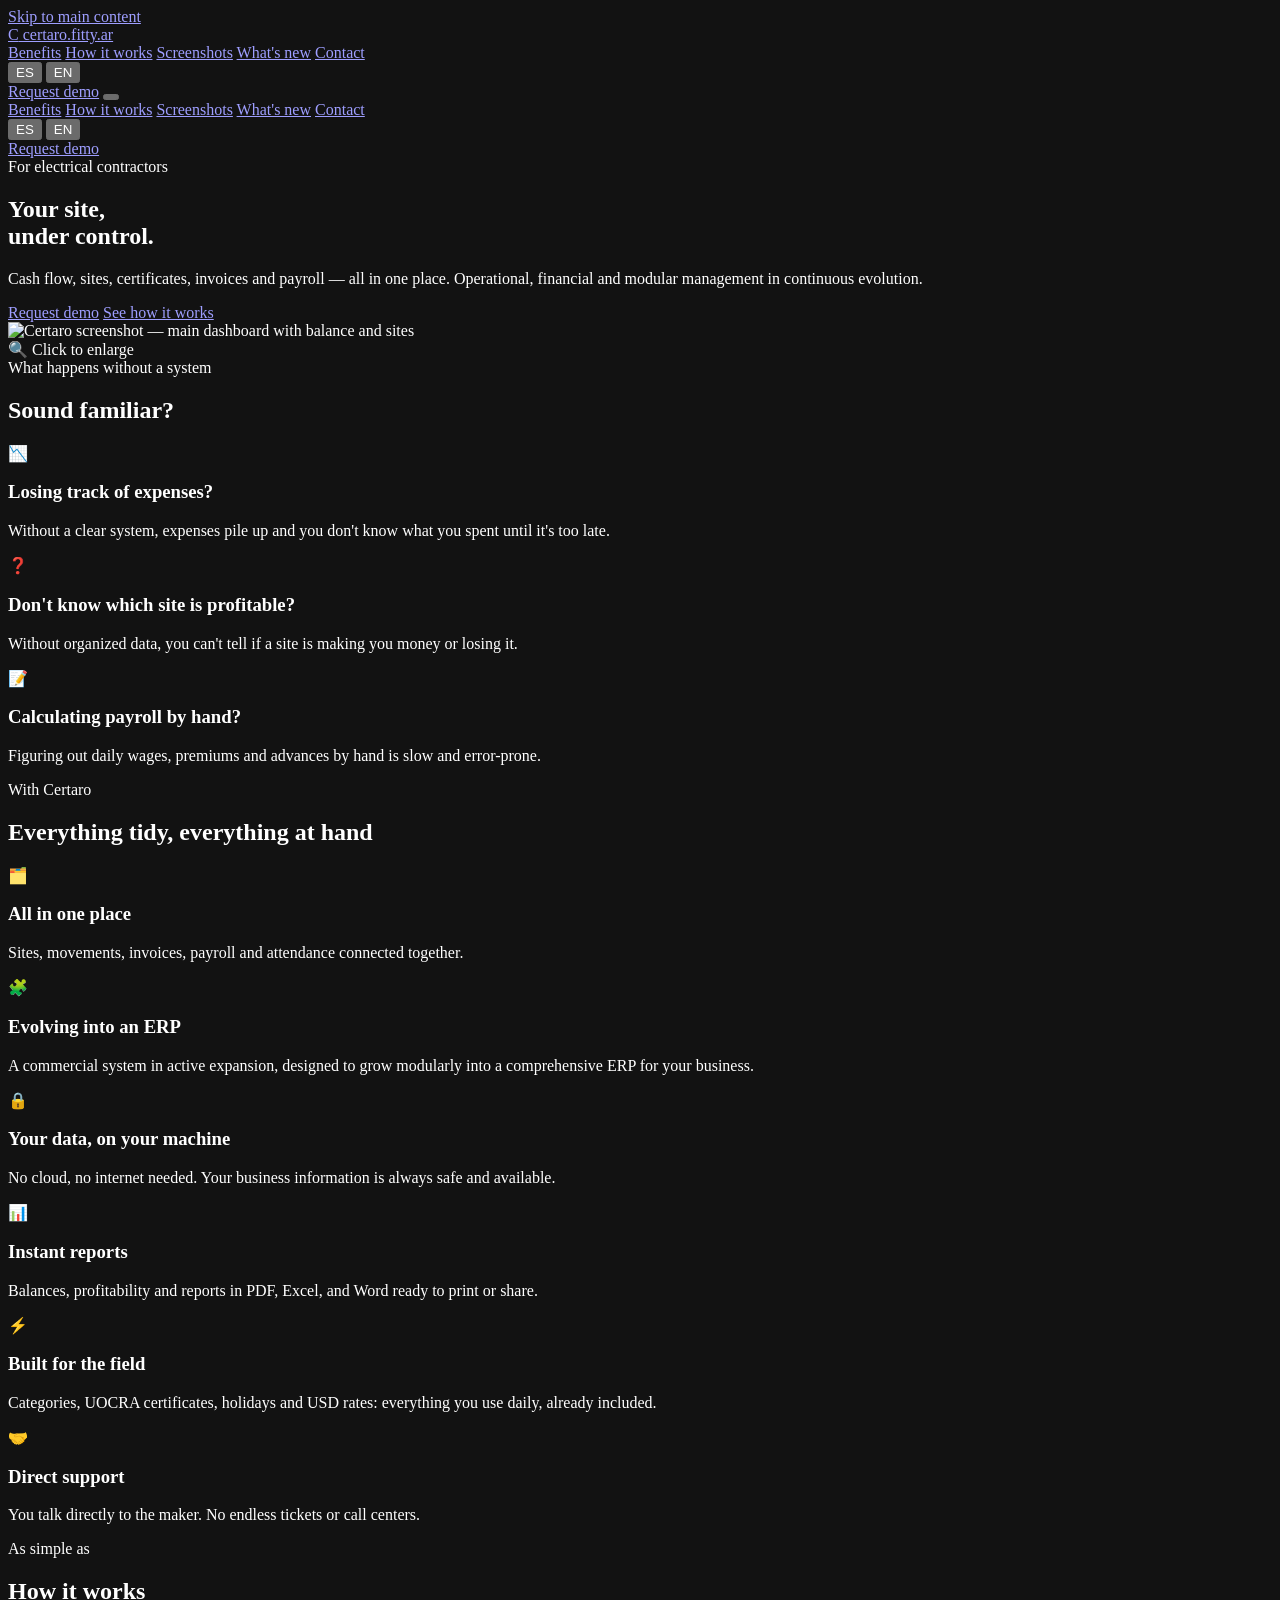
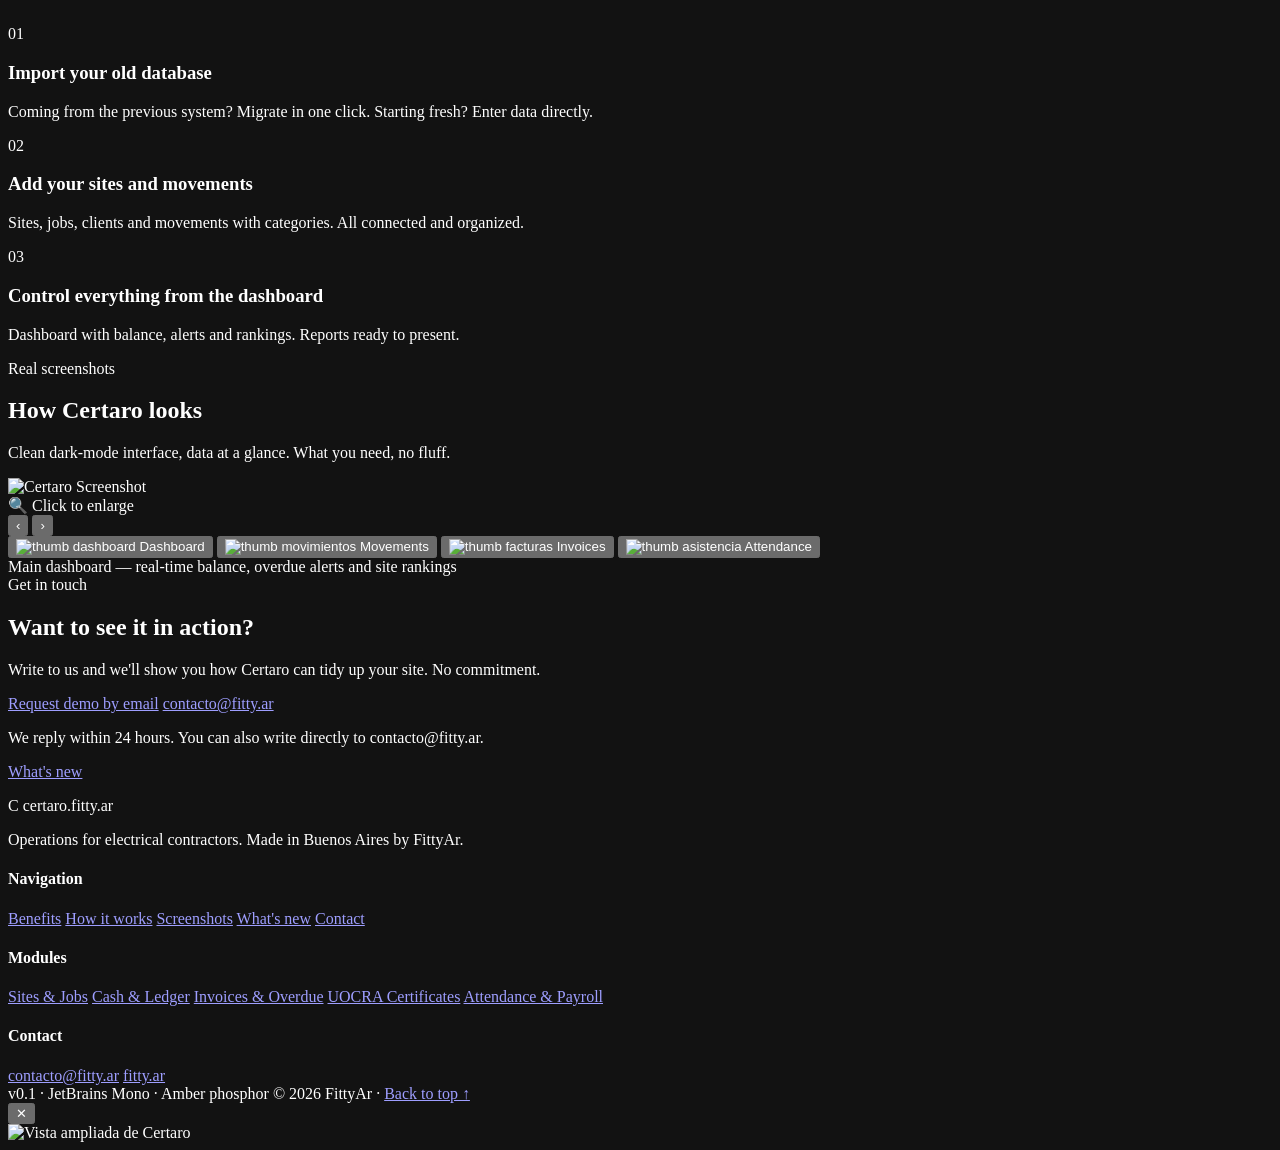
==== index.html @ 06055aca "refactor(web): update messaging for commercial product and ERP evolution" ====
<!DOCTYPE html>
<html lang="es">
<head>
<meta charset="utf-8">
<meta name="viewport" content="width=device-width, initial-scale=1">
<title>Certaro — Tu obra, bajo control</title>
<meta name="description" content="Gestión completa para contratistas eléctricos: obras, trabajos, caja, certificaciones UOCRA, facturas, liquidaciones y asistencia. Control total y datos siempre con vos.">
<meta name="color-scheme" content="dark">
<meta name="theme-color" content="#0a0a0d">
<meta property="og:title" content="Certaro — Tu obra, bajo control">
<meta property="og:description" content="Todo en un solo lugar. Control operativo y financiero para tu empresa.">
<meta property="og:type" content="website">
<meta property="og:url" content="https://certaro.fitty.ar/">
<meta property="og:image" content="https://certaro.fitty.ar/assets/screen-dashboard.png">
<meta name="twitter:card" content="summary_large_image">
<link rel="icon" href="assets/certaro-logo.svg" type="image/svg+xml">
<link href="https://fonts.googleapis.com/css2?family=JetBrains+Mono:wght@400;500;600;700;800&display=swap" rel="stylesheet">
<link rel="stylesheet" href="css/base.css">
<link rel="stylesheet" href="css/index.css">
<link rel="canonical" href="https://certaro.fitty.ar/">
</head>
<body>

<a href="#hero" class="skip-to-content" data-i18n="skip.content">Saltar al contenido principal</a>

<!-- HEADER -->
<header class="topbar">
  <div class="container topbar-inner">
    <a href="index.html" class="logo" aria-label="Certaro Home">
      <span class="logo-mark">C</span>
      certaro<span class="tld">.fitty.ar</span>
    </a>
    <nav class="nav-links" aria-label="Navegación principal">
      <a href="#problems" data-i18n="nav.benefits">Beneficios</a>
      <a href="#how" data-i18n="nav.how">Cómo funciona</a>
      <a href="#gallery" data-i18n="nav.gallery">Capturas</a>
      <a href="changelog.html" data-i18n="nav.changelog">Novedades</a>
      <a href="#contact" data-i18n="nav.contact">Contacto</a>
    </nav>
    <div class="topbar-actions">
      <div class="lang-switch" role="group" aria-label="Idioma">
        <button data-lang="es" class="active" onclick="setLocale('es')" aria-label="Español">ES</button>
        <button data-lang="en" onclick="setLocale('en')" aria-label="English">EN</button>
      </div>
      <a class="btn btn-primary btn-sm" href="#contact" data-i18n="nav.cta">Solicitar demo</a>
      <button class="hamburger" id="hamburgerBtn" aria-label="Menú" aria-expanded="false" onclick="toggleMobileNav()">
        <span></span>
        <span></span>
        <span></span>
      </button>
    </div>
  </div>
</header>

<!-- MOBILE NAV DRAWER -->
<div class="mobile-nav-backdrop" id="mobileNavBackdrop" onclick="toggleMobileNav(false)"></div>
<div class="mobile-nav" id="mobileNav" aria-hidden="true">
  <nav class="mobile-nav-links" aria-label="Navegación móvil">
    <a href="#problems" onclick="toggleMobileNav(false)" data-i18n="nav.benefits">Beneficios</a>
    <a href="#how" onclick="toggleMobileNav(false)" data-i18n="nav.how">Cómo funciona</a>
    <a href="#gallery" onclick="toggleMobileNav(false)" data-i18n="nav.gallery">Capturas</a>
    <a href="changelog.html" onclick="toggleMobileNav(false)" data-i18n="nav.changelog">Novedades</a>
    <a href="#contact" onclick="toggleMobileNav(false)" data-i18n="nav.contact">Contacto</a>
  </nav>
  <div class="mobile-nav-footer">
    <div class="lang-switch" role="group" aria-label="Idioma">
      <button data-lang="es" class="active" onclick="setLocale('es'); toggleMobileNav(false);">ES</button>
      <button data-lang="en" onclick="setLocale('en'); toggleMobileNav(false);">EN</button>
    </div>
    <a class="btn btn-primary btn-sm" href="#contact" onclick="toggleMobileNav(false)" data-i18n="nav.cta">Solicitar demo</a>
  </div>
</div>

<!-- HERO -->
<section id="hero" class="container hero reveal">
  <div class="hero-text">
    <span class="eyebrow" data-i18n="hero.badge">Para contratistas eléctricos</span>
    <h1 data-i18n="hero.title">Tu obra,<br>bajo control.</h1>
    <p class="hero-subtitle" data-i18n="hero.subtitle">Movimientos, obras, certificaciones, facturas y sueldos — todo en un solo lugar. Control operativo, financiero y modular en constante evolución.</p>
    <div class="hero-actions">
      <a class="btn btn-primary" href="#contact" data-i18n="hero.cta">Solicitar demo</a>
      <a class="btn btn-ghost" href="#how" data-i18n="hero.secondary">Ver cómo funciona</a>
    </div>
  </div>
  <div class="hero-media" onclick="openLightbox('assets/screen-dashboard.png', t('gallery.cap.dashboard'))" role="button" tabindex="0" aria-label="Ampliar imagen del panel principal" onkeydown="if(event.key==='Enter'||event.key===' ')openLightbox('assets/screen-dashboard.png', t('gallery.cap.dashboard'))">
    <img src="assets/screen-dashboard.png" alt="Certaro — panel principal con balance y obras" data-i18n-alt="showcase.alt">
    <div class="hero-media-badge" data-i18n="showcase.zoom">🔍 Clic para ampliar</div>
  </div>
</section>

<!-- PROBLEMAS -->
<section id="problems" class="section container reveal">
  <div class="section-header">
    <span class="eyebrow" data-i18n="problems.eyebrow">Lo que pasa sin un sistema</span>
    <h2 class="section-title" data-i18n="problems.title">¿Te suena familiar?</h2>
  </div>
  <div class="problems-grid">
    <div class="problem-card">
      <div class="problem-icon">📉</div>
      <h3 data-i18n="problems.p1.title">¿Perdés el control de los gastos?</h3>
      <p data-i18n="problems.p1.desc">Sin un sistema claro, los gastos se acumulan y no sabés cuánto gastaste hasta que es tarde.</p>
    </div>
    <div class="problem-card">
      <div class="problem-icon">❓</div>
      <h3 data-i18n="problems.p2.title">¿No sabés qué obra es rentable?</h3>
      <p data-i18n="problems.p2.desc">Sin datos ordenados, no podés saber si una obra te da ganancia o te hace perder dinero.</p>
    </div>
    <div class="problem-card">
      <div class="problem-icon">📝</div>
      <h3 data-i18n="problems.p3.title">¿Liquidás sueldos a mano?</h3>
      <p data-i18n="problems.p3.desc">Calcular jornales, recargos y adelantos a mano es lento y propenso a errores.</p>
    </div>
  </div>
</section>

<!-- BENEFICIOS -->
<section class="section container reveal" style="padding-top:0">
  <div class="section-header">
    <span class="eyebrow" data-i18n="benefits.eyebrow">Con Certaro</span>
    <h2 class="section-title" data-i18n="benefits.title">Todo ordenado, todo a mano</h2>
  </div>
  <div class="features-grid">
    <div class="feature-card">
      <div class="feature-icon">🗂️</div>
      <h3 data-i18n="benefits.b1.title">Todo en un solo lugar</h3>
      <p data-i18n="benefits.b1.desc">Obras, movimientos, facturas, liquidaciones y asistencia conectados entre sí.</p>
    </div>
    <div class="feature-card">
      <div class="feature-icon">🧩</div>
      <h3 data-i18n="benefits.b2.title">En evolución a ERP</h3>
      <p data-i18n="benefits.b2.desc">Sistema comercial en constante expansión, pensado para ampliarse de forma modular hasta convertirse en un ERP integral.</p>
    </div>
    <div class="feature-card">
      <div class="feature-icon">🔒</div>
      <h3 data-i18n="benefits.b3.title">Tus datos, en tu máquina</h3>
      <p data-i18n="benefits.b3.desc">Sin nube, sin depender de internet. Tu información comercial siempre segura y disponible.</p>
    </div>
    <div class="feature-card">
      <div class="feature-icon">📊</div>
      <h3 data-i18n="benefits.b4.title">Reportes al instante</h3>
      <p data-i18n="benefits.b4.desc">Balances, rentabilidad y listados en PDF, Excel y Word listos para imprimir o enviar.</p>
    </div>
    <div class="feature-card">
      <div class="feature-icon">⚡</div>
      <h3 data-i18n="benefits.b5.title">Pensado para la obra</h3>
      <p data-i18n="benefits.b5.desc">Categorías, UOCRA, feriados y cotización del dólar: todo lo que usás en el día a día, ya incluido.</p>
    </div>
    <div class="feature-card">
      <div class="feature-icon">🤝</div>
      <h3 data-i18n="benefits.b6.title">Soporte cercano</h3>
      <p data-i18n="benefits.b6.desc">Hablás directo con quien lo hace. Sin tickets eternos ni call centers.</p>
    </div>
  </div>
</section>

<!-- CÓMO FUNCIONA -->
<section id="how" class="section container reveal">
  <div class="section-header">
    <span class="eyebrow" data-i18n="how.eyebrow">Tan simple como</span>
    <h2 class="section-title" data-i18n="how.title">Cómo funciona</h2>
  </div>
  <div class="how-grid">
    <div class="how-step">
      <span class="how-num">01</span>
      <h3 data-i18n="how.s1.title">Importá tu base vieja</h3>
      <p data-i18n="how.s1.desc">Si venís del sistema anterior, migrás tus datos en un click. Si empezás de cero, cargás directo.</p>
    </div>
    <div class="how-step">
      <span class="how-num">02</span>
      <h3 data-i18n="how.s2.title">Cargá tus obras y movimientos</h3>
      <p data-i18n="how.s2.desc">Obras, trabajos, clientes y movimientos con categorías. Todo conectado y ordenado.</p>
    </div>
    <div class="how-step">
      <span class="how-num">03</span>
      <h3 data-i18n="how.s3.title">Controlá todo desde el panel</h3>
      <p data-i18n="how.s3.desc">Dashboard con balance, alertas y rankings. Reportes listos para presentar.</p>
    </div>
  </div>
</section>

<!-- GALERÍA -->
<section id="gallery" class="section container reveal">
  <div class="section-header">
    <span class="eyebrow" data-i18n="gallery.eyebrow">Capturas reales</span>
    <h2 class="section-title" data-i18n="gallery.title">Así se ve Certaro</h2>
    <p class="section-subtitle" data-i18n="gallery.subtitle">Interfaz clara en modo oscuro, datos a la vista. Lo que necesitás, sin vueltas.</p>
  </div>
  <div class="gallery-wrap">
    <div class="gallery-main" id="galleryMain" onclick="openCurrentGalleryLightbox()" role="button" tabindex="0" aria-label="Ampliar captura actual" onkeydown="if(event.key==='Enter'||event.key===' ')openCurrentGalleryLightbox()">
      <img id="galleryImg" src="assets/screen-dashboard.png" alt="Certaro Screenshot">
      <div class="gallery-zoom-hint" data-i18n="gallery.zoom">🔍 Clic para ampliar</div>
      <div class="gallery-nav" onclick="event.stopPropagation()">
        <button type="button" onclick="galleryPrev()" aria-label="Imagen anterior" data-i18n-aria-label="gallery.prev">‹</button>
        <button type="button" onclick="galleryNext()" aria-label="Imagen siguiente" data-i18n-aria-label="gallery.next">›</button>
      </div>
    </div>
    <div class="gallery-strip" id="galleryStrip" role="tablist" aria-label="Galería de capturas">
      <button class="gallery-thumb active" onclick="galleryGo(0)" role="tab" aria-selected="true" aria-label="Dashboard">
        <img src="assets/screen-dashboard.png" alt="thumb dashboard">
        <span data-i18n="gallery.thumb.dashboard">Dashboard</span>
      </button>
      <button class="gallery-thumb" onclick="galleryGo(1)" role="tab" aria-selected="false" aria-label="Movimientos">
        <img src="assets/screen-movimientos.png" alt="thumb movimientos">
        <span data-i18n="gallery.thumb.movimientos">Movimientos</span>
      </button>
      <button class="gallery-thumb" onclick="galleryGo(2)" role="tab" aria-selected="false" aria-label="Facturas">
        <img src="assets/screen-facturas.png" alt="thumb facturas">
        <span data-i18n="gallery.thumb.facturas">Facturas</span>
      </button>
      <button class="gallery-thumb" onclick="galleryGo(3)" role="tab" aria-selected="false" aria-label="Asistencia">
        <img src="assets/screen-asistencia.png" alt="thumb asistencia">
        <span data-i18n="gallery.thumb.asistencia">Asistencia</span>
      </button>
    </div>
    <div class="gallery-caption" id="galleryCaption" data-i18n="gallery.cap.dashboard">Panel principal — balance en tiempo real, alertas de vencimiento y ranking de obras</div>
  </div>
</section>

<!-- CONTACTO -->
<section id="contact" class="section container reveal">
  <div class="cta-card">
    <span class="eyebrow" data-i18n="contact.eyebrow">Contactanos</span>
    <h2 data-i18n="contact.title">¿Querés verlo en acción?</h2>
    <p data-i18n="contact.subtitle">Escribinos y te mostramos cómo Certaro puede ordenar tu obra. Sin compromiso.</p>
    <div class="cta-actions">
      <a class="btn btn-primary" href="mailto:contacto@fitty.ar?subject=Quiero%20probar%20Certaro" data-i18n="contact.cta" data-i18n-mailto="true">Solicitar demo por mail</a>
      <a class="btn btn-ghost" href="mailto:contacto@fitty.ar">contacto@fitty.ar</a>
    </div>
    <p class="cta-note" data-i18n="contact.note">Te respondemos en menos de 24 hs. También podés escribirnos directo a contacto@fitty.ar.</p>
  </div>
  <p class="changelog-teaser">
    <a href="changelog.html" data-i18n="nav.changelog">Ver novedades →</a>
  </p>
</section>

<!-- FOOTER -->
<footer class="footer">
  <div class="container">
    <div class="footer-grid">
      <div class="footer-brand">
        <div class="logo"><span class="logo-mark">C</span> certaro<span class="tld">.fitty.ar</span></div>
        <p data-i18n="footer.tagline">Gestión operativa para contratistas eléctricos. Hecho en Buenos Aires por FittyAr.</p>
      </div>
      <div class="footer-col">
        <h4 data-i18n="footer.nav">Navegación</h4>
        <a href="#problems" data-i18n="nav.benefits">Beneficios</a>
        <a href="#how" data-i18n="nav.how">Cómo funciona</a>
        <a href="#gallery" data-i18n="nav.gallery">Capturas</a>
        <a href="changelog.html" data-i18n="nav.changelog">Novedades</a>
        <a href="#contact" data-i18n="nav.contact">Contacto</a>
      </div>
      <div class="footer-col">
        <h4 data-i18n="footer.modules">Módulos</h4>
        <a href="#gallery" onclick="galleryGo(0)" data-i18n="footer.mod.obras">Obras y Trabajos</a>
        <a href="#gallery" onclick="galleryGo(1)" data-i18n="footer.mod.caja">Caja y Movimientos</a>
        <a href="#gallery" onclick="galleryGo(2)" data-i18n="footer.mod.facturas">Facturación y Mora</a>
        <a href="#gallery" onclick="galleryGo(0)" data-i18n="footer.mod.certificados">Certificados UOCRA</a>
        <a href="#gallery" onclick="galleryGo(3)" data-i18n="footer.mod.asistencia">Asistencia y Sueldos</a>
      </div>
      <div class="footer-col">
        <h4 data-i18n="footer.contact">Contacto</h4>
        <a href="mailto:contacto@fitty.ar">contacto@fitty.ar</a>
        <a href="https://fitty.ar/#contacto" target="_blank" rel="noopener">fitty.ar</a>
      </div>
    </div>
    <div class="footer-bottom">
      <span><span class="status-dot"></span> <span data-i18n="footer.version">v0.1 · JetBrains Mono · Amber phosphor</span></span>
      <span>© 2026 FittyAr · <a href="#hero" data-i18n="footer.top">Volver arriba ↑</a></span>
    </div>
  </div>
</footer>

<!-- LIGHTBOX MODAL -->
<div class="lightbox-modal" id="lightboxModal" role="dialog" aria-modal="true" aria-label="Vista ampliada" onclick="closeLightbox(event)">
  <button class="lightbox-close" aria-label="Cerrar vista" onclick="closeLightbox(event)">✕</button>
  <div class="lightbox-content" onclick="event.stopPropagation()">
    <img id="lightboxImg" class="lightbox-img" src="" alt="Vista ampliada de Certaro">
    <div id="lightboxCap" class="lightbox-caption"></div>
  </div>
</div>

<script src="js/translations.js"></script>
<script>
const galleryImages = [
  "assets/screen-dashboard.png",
  "assets/screen-movimientos.png",
  "assets/screen-facturas.png",
  "assets/screen-asistencia.png"
];
const captions = [
  "gallery.cap.dashboard",
  "gallery.cap.movimientos",
  "gallery.cap.facturas",
  "gallery.cap.asistencia"
];
let gIdx = 0;

function galleryGo(i) {
  gIdx = i;
  const img = document.getElementById("galleryImg");
  if (img) {
    img.style.opacity = "0.4";
    setTimeout(() => {
      img.src = galleryImages[i];
      img.style.opacity = "1";
    }, 120);
  }
  document.querySelectorAll(".gallery-thumb").forEach((el, idx) => {
    const isActive = (idx === i);
    el.classList.toggle("active", isActive);
    el.setAttribute("aria-selected", isActive ? "true" : "false");
  });
  const cap = document.getElementById("galleryCaption");
  if (cap) {
    cap.setAttribute("data-i18n", captions[i]);
    cap.textContent = t(captions[i]);
  }
}

function galleryPrev() { galleryGo((gIdx - 1 + galleryImages.length) % galleryImages.length); }
function galleryNext() { galleryGo((gIdx + 1) % galleryImages.length); }

function openCurrentGalleryLightbox() {
  openLightbox(galleryImages[gIdx], t(captions[gIdx]));
}

function openLightbox(src, caption) {
  const modal = document.getElementById("lightboxModal");
  const img = document.getElementById("lightboxImg");
  const cap = document.getElementById("lightboxCap");
  if (!modal || !img) return;
  img.src = src;
  if (cap) cap.textContent = caption || "";
  modal.classList.add("is-open");
  document.body.style.overflow = "hidden";
}

function closeLightbox(e) {
  if (e) e.stopPropagation();
  const modal = document.getElementById("lightboxModal");
  if (modal) {
    modal.classList.remove("is-open");
    document.body.style.overflow = "";
  }
}

function toggleMobileNav(force) {
  const nav = document.getElementById("mobileNav");
  const backdrop = document.getElementById("mobileNavBackdrop");
  const btn = document.getElementById("hamburgerBtn");
  if (!nav || !btn) return;
  const willOpen = (typeof force === "boolean") ? force : !nav.classList.contains("is-open");
  nav.classList.toggle("is-open", willOpen);
  if (backdrop) backdrop.classList.toggle("is-open", willOpen);
  btn.classList.toggle("is-open", willOpen);
  btn.setAttribute("aria-expanded", willOpen ? "true" : "false");
  nav.setAttribute("aria-hidden", willOpen ? "false" : "true");
}

// Keyboard controls
document.addEventListener("keydown", (e) => {
  if (e.key === "Escape") {
    closeLightbox();
    toggleMobileNav(false);
  } else if (e.key === "ArrowLeft") {
    const gallery = document.getElementById("gallery");
    if (gallery) {
      const rect = gallery.getBoundingClientRect();
      if (rect.top < window.innerHeight && rect.bottom > 0) galleryPrev();
    }
  } else if (e.key === "ArrowRight") {
    const gallery = document.getElementById("gallery");
    if (gallery) {
      const rect = gallery.getBoundingClientRect();
      if (rect.top < window.innerHeight && rect.bottom > 0) galleryNext();
    }
  }
});

// Touch swipe support on gallery
let touchStartX = 0;
const galleryMain = document.getElementById("galleryMain");
if (galleryMain) {
  galleryMain.addEventListener("touchstart", e => {
    touchStartX = e.changedTouches[0].screenX;
  }, { passive: true });
  galleryMain.addEventListener("touchend", e => {
    const touchEndX = e.changedTouches[0].screenX;
    const diff = touchEndX - touchStartX;
    if (Math.abs(diff) > 40) {
      if (diff < 0) galleryNext();
      else galleryPrev();
    }
  }, { passive: true });
}

// Intersection Observer for scroll reveal
const io = new IntersectionObserver((entries) => {
  entries.forEach(e => {
    if (e.isIntersecting) e.target.classList.add("is-visible");
  });
}, { threshold: 0.08, rootMargin: "0px 0px -40px 0px" });

document.querySelectorAll(".reveal").forEach(el => io.observe(el));

// Listen for locale changes to refresh dynamic caption
window.addEventListener("certaro:localechange", () => {
  galleryGo(gIdx);
});
</script>
</body>
</html>
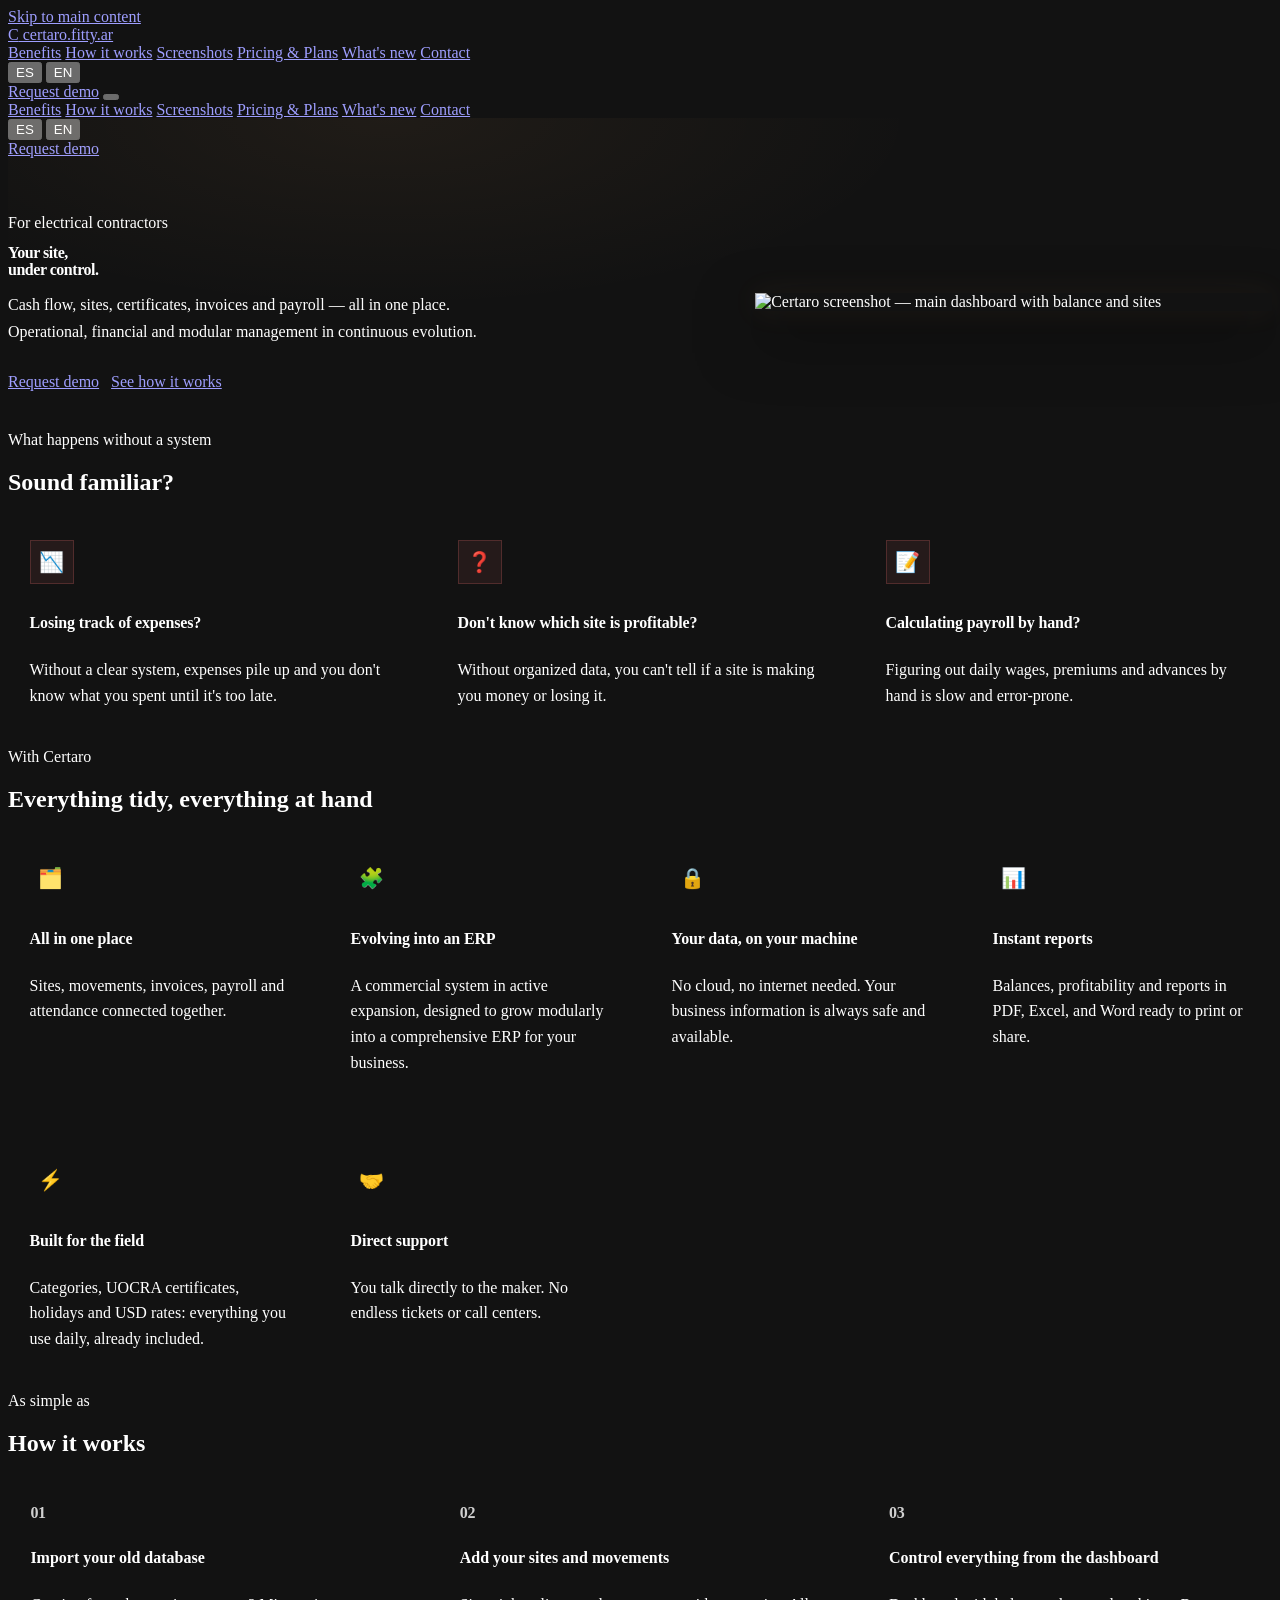
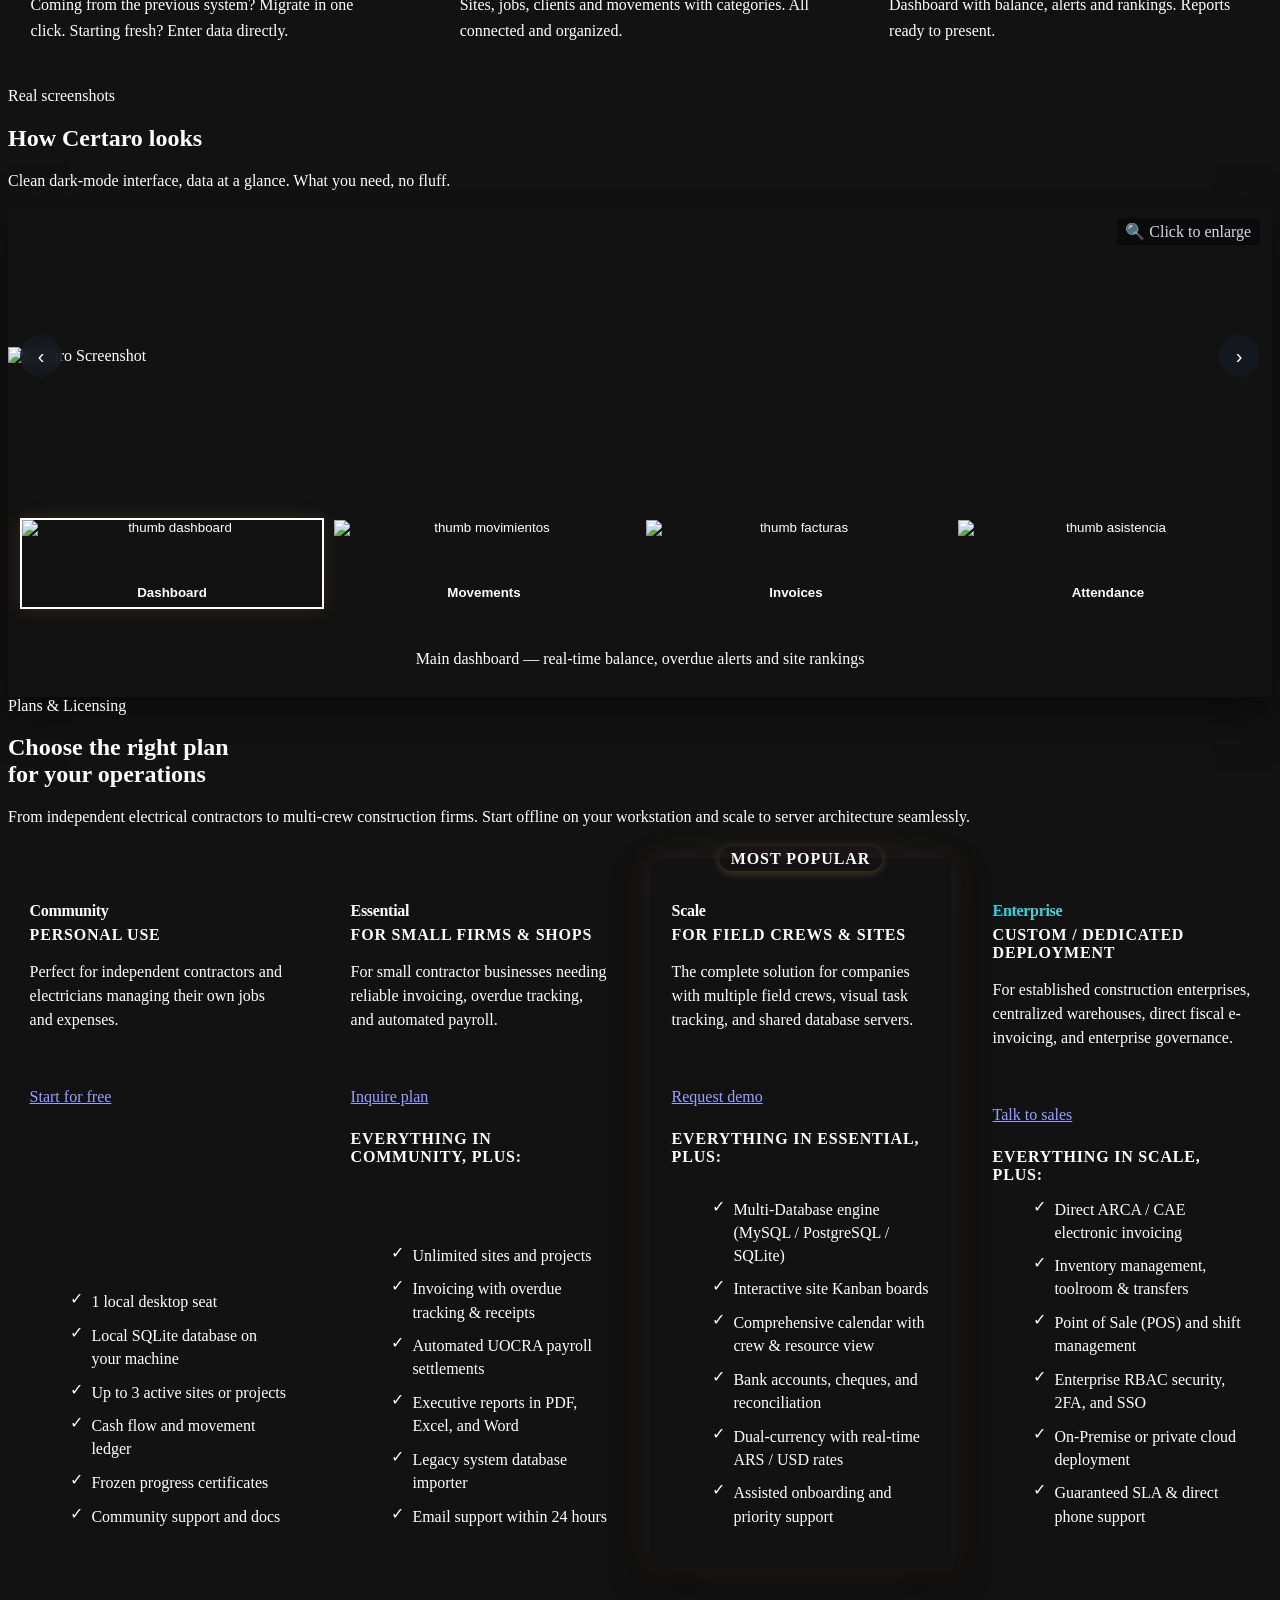
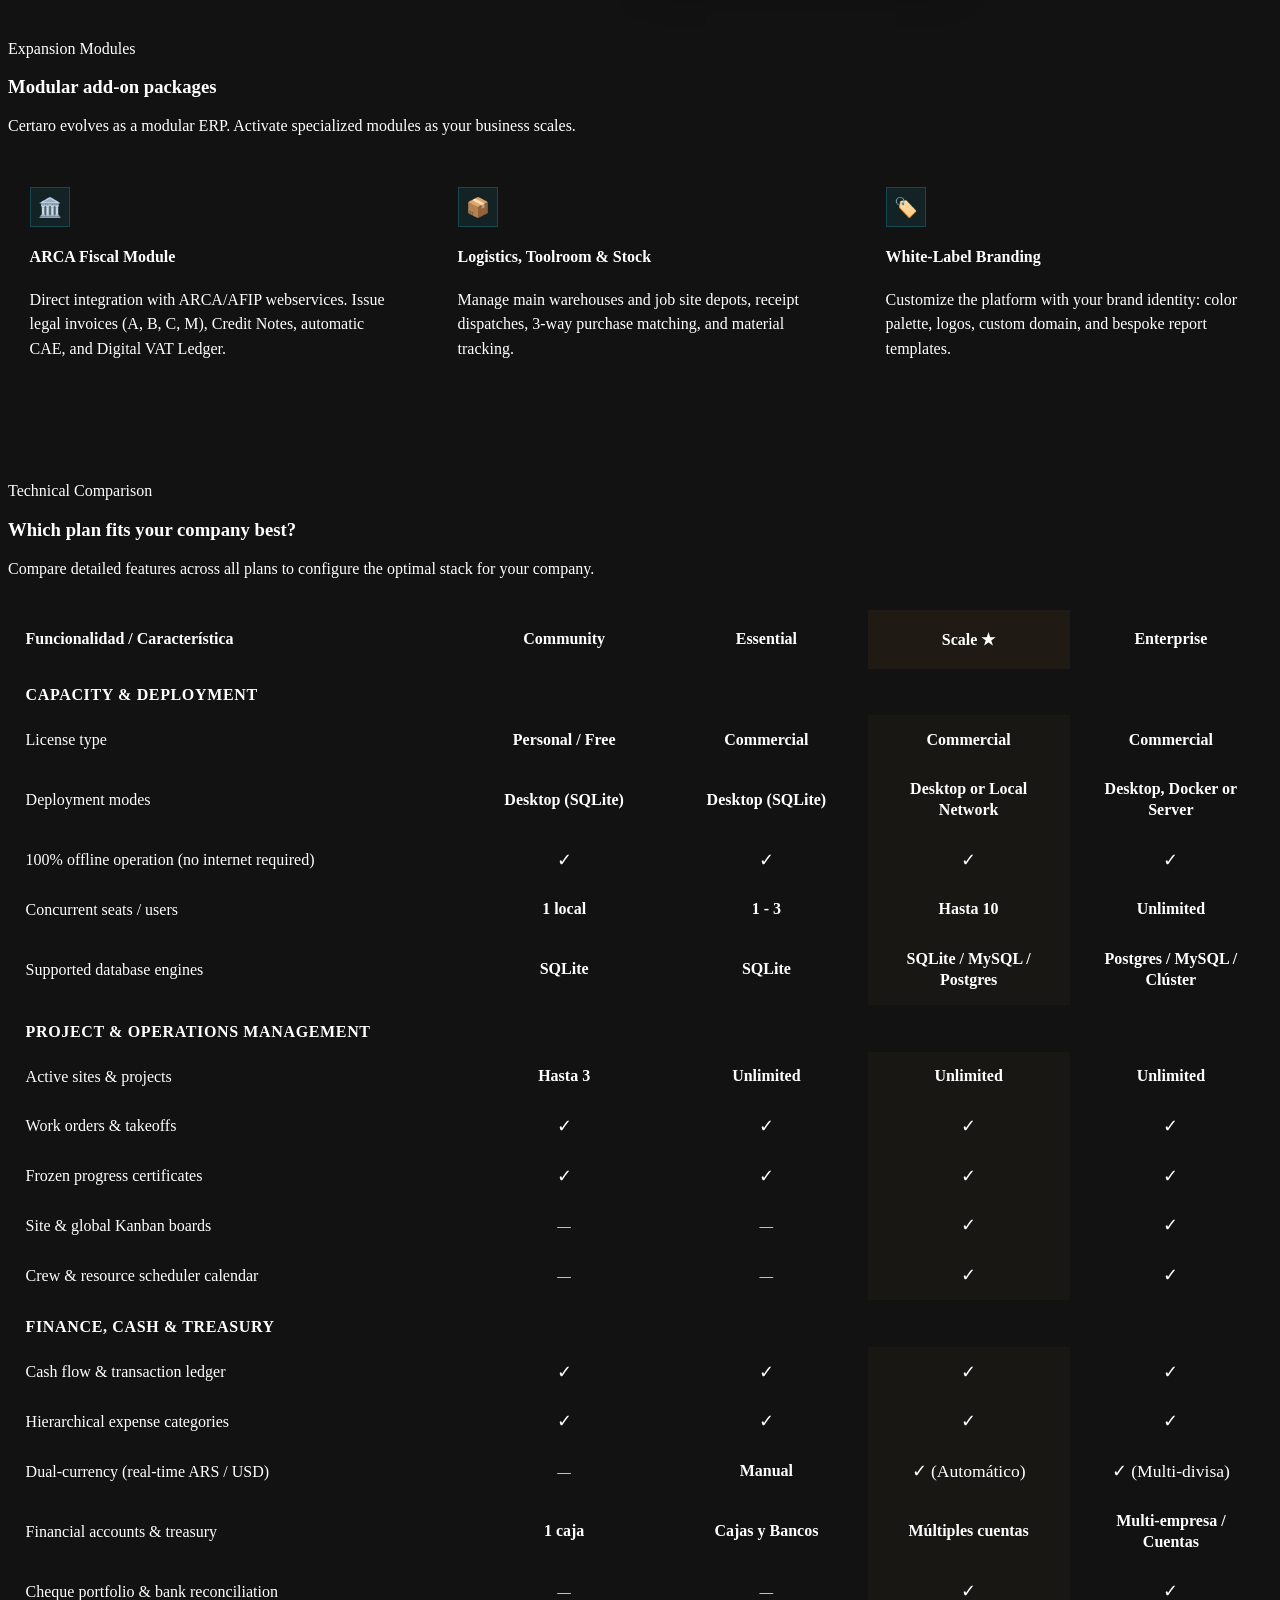
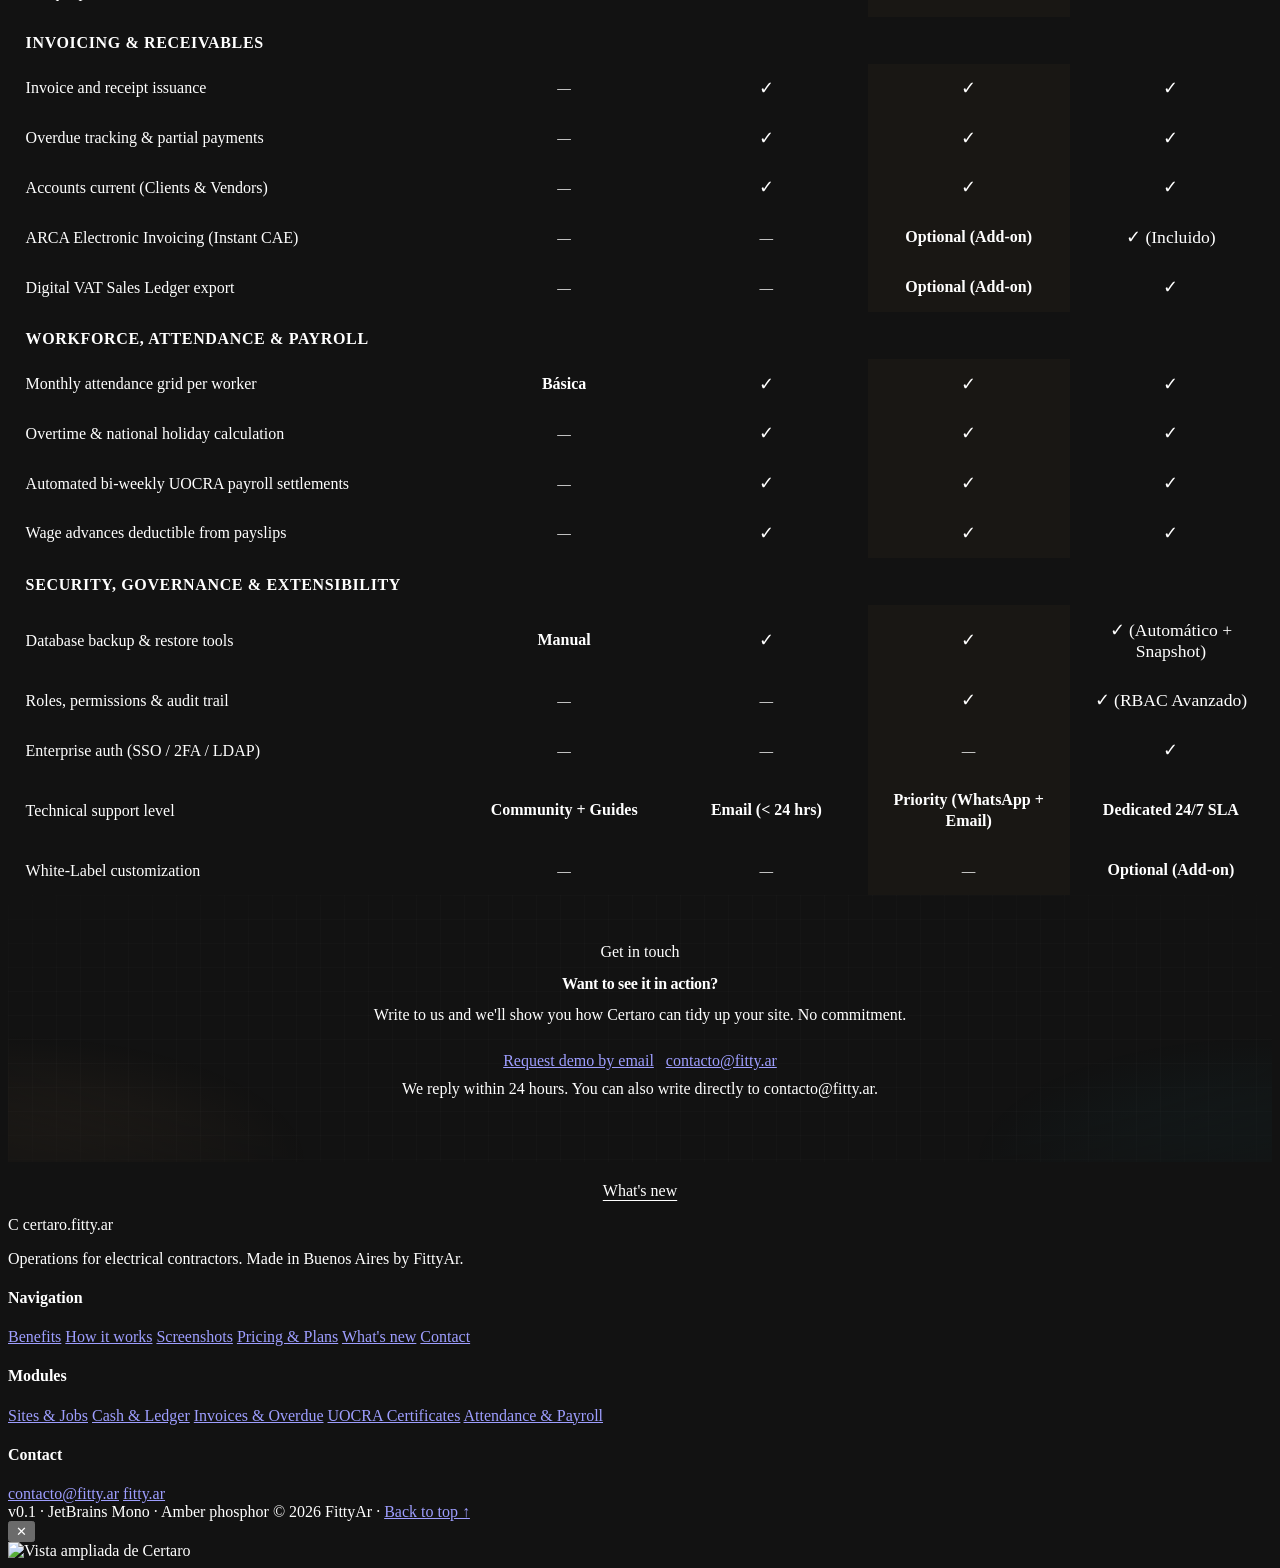
==== commit 48071dbf: "feat(pricing): add plans, module add-ons, and ZeroTier-style comparison table" ====
--- a/index.html
+++ b/index.html
@@ -34,6 +34,7 @@
       <a href="#problems" data-i18n="nav.benefits">Beneficios</a>
       <a href="#how" data-i18n="nav.how">Cómo funciona</a>
       <a href="#gallery" data-i18n="nav.gallery">Capturas</a>
+      <a href="#pricing" data-i18n="nav.pricing">Precios</a>
       <a href="changelog.html" data-i18n="nav.changelog">Novedades</a>
       <a href="#contact" data-i18n="nav.contact">Contacto</a>
     </nav>
@@ -59,6 +60,7 @@
     <a href="#problems" onclick="toggleMobileNav(false)" data-i18n="nav.benefits">Beneficios</a>
     <a href="#how" onclick="toggleMobileNav(false)" data-i18n="nav.how">Cómo funciona</a>
     <a href="#gallery" onclick="toggleMobileNav(false)" data-i18n="nav.gallery">Capturas</a>
+    <a href="#pricing" onclick="toggleMobileNav(false)" data-i18n="nav.pricing">Precios</a>
     <a href="changelog.html" onclick="toggleMobileNav(false)" data-i18n="nav.changelog">Novedades</a>
     <a href="#contact" onclick="toggleMobileNav(false)" data-i18n="nav.contact">Contacto</a>
   </nav>
@@ -216,6 +218,385 @@
   </div>
 </section>
 
+<!-- PRECIOS Y PLANES -->
+<section id="pricing" class="section container reveal">
+  <div class="section-header">
+    <span class="eyebrow" data-i18n="pricing.eyebrow">Planes y Licenciamiento</span>
+    <h2 class="section-title" data-i18n="pricing.title">Elegí el plan a la medida<br>de tu operativa</h2>
+    <p class="section-subtitle" data-i18n="pricing.subtitle">Desde electricistas independientes hasta constructoras con cuadrillas múltiples. Comenzá con tus datos locales y escalá a arquitectura servidor sin fricción.</p>
+  </div>
+
+  <!-- Fila de Tarjetas de Planes -->
+  <div class="pricing-grid">
+    <!-- Plan 1: Community -->
+    <div class="pricing-card">
+      <div class="pricing-card-header">
+        <h3 class="pricing-plan-name" data-i18n="pricing.plan.community.name">Community</h3>
+        <div class="pricing-plan-period" data-i18n="pricing.period.free">Uso personal</div>
+        <p class="pricing-card-desc" data-i18n="pricing.plan.community.desc">Ideal para contratistas independientes y electricistas que gestionan sus propias obras y gastos.</p>
+      </div>
+      <div class="pricing-card-action">
+        <a class="btn btn-ghost" href="#contact" data-i18n="pricing.cta.free">Comenzar gratis</a>
+      </div>
+      <ul class="pricing-card-features">
+        <li><span class="check-icon">✓</span> <span data-i18n="pricing.plan.community.f1">1 puesto administrativo local</span></li>
+        <li><span class="check-icon">✓</span> <span data-i18n="pricing.plan.community.f2">Base de datos SQLite en tu máquina</span></li>
+        <li><span class="check-icon">✓</span> <span data-i18n="pricing.plan.community.f3">Hasta 3 proyectos u obras activas</span></li>
+        <li><span class="check-icon">✓</span> <span data-i18n="pricing.plan.community.f4">Flujo de caja y movimientos</span></li>
+        <li><span class="check-icon">✓</span> <span data-i18n="pricing.plan.community.f5">Certificados de avance congelados</span></li>
+        <li><span class="check-icon">✓</span> <span data-i18n="pricing.plan.community.f6">Soporte comunitario y documentación</span></li>
+      </ul>
+    </div>
+
+    <!-- Plan 2: Essential -->
+    <div class="pricing-card">
+      <div class="pricing-card-header">
+        <h3 class="pricing-plan-name" data-i18n="pricing.plan.essential.name">Essential</h3>
+        <div class="pricing-plan-period" data-i18n="pricing.period.starter">Para pymes y talleres</div>
+        <p class="pricing-card-desc" data-i18n="pricing.plan.essential.desc">Para pequeñas empresas instaladoras que necesitan facturación ordenada, cobros y liquidación de quincenas.</p>
+      </div>
+      <div class="pricing-card-action">
+        <a class="btn btn-ghost" href="#contact" data-i18n="pricing.cta.quote">Consultar plan</a>
+      </div>
+      <div class="pricing-card-features-title" data-i18n="pricing.plan.essential.f0">Todo lo de Community, más:</div>
+      <ul class="pricing-card-features">
+        <li><span class="check-icon">✓</span> <span data-i18n="pricing.plan.essential.f1">Obras y proyectos ilimitados</span></li>
+        <li><span class="check-icon">✓</span> <span data-i18n="pricing.plan.essential.f2">Facturación con mora y recibos</span></li>
+        <li><span class="check-icon">✓</span> <span data-i18n="pricing.plan.essential.f3">Liquidaciones UOCRA automáticas</span></li>
+        <li><span class="check-icon">✓</span> <span data-i18n="pricing.plan.essential.f4">Reportes ejecutivos en PDF, Excel y Word</span></li>
+        <li><span class="check-icon">✓</span> <span data-i18n="pricing.plan.essential.f5">Importador desde sistemas anteriores</span></li>
+        <li><span class="check-icon">✓</span> <span data-i18n="pricing.plan.essential.f6">Soporte por email en menos de 24 hs</span></li>
+      </ul>
+    </div>
+
+    <!-- Plan 3: Scale (Destacado) -->
+    <div class="pricing-card featured">
+      <div class="pricing-card-badge" data-i18n="pricing.badge.popular">MÁS POPULAR</div>
+      <div class="pricing-card-header">
+        <h3 class="pricing-plan-name" data-i18n="pricing.plan.scale.name">Scale</h3>
+        <div class="pricing-plan-period" data-i18n="pricing.period.growing">Para cuadrillas en obra</div>
+        <p class="pricing-card-desc" data-i18n="pricing.plan.scale.desc">La solución completa para empresas con múltiples cuadrillas, control visual de tareas y servidores compartidos.</p>
+      </div>
+      <div class="pricing-card-action">
+        <a class="btn btn-primary" href="#contact" data-i18n="pricing.cta.demo">Solicitar demo</a>
+      </div>
+      <div class="pricing-card-features-title" data-i18n="pricing.plan.scale.f0">Todo lo de Essential, más:</div>
+      <ul class="pricing-card-features">
+        <li><span class="check-icon">✓</span> <span data-i18n="pricing.plan.scale.f1">Multi-Base de Datos (MySQL / PostgreSQL / SQLite)</span></li>
+        <li><span class="check-icon">✓</span> <span data-i18n="pricing.plan.scale.f2">Tableros Kanban de obra interactivos</span></li>
+        <li><span class="check-icon">✓</span> <span data-i18n="pricing.plan.scale.f3">Calendario integral con vista de cuadrillas y recursos</span></li>
+        <li><span class="check-icon">✓</span> <span data-i18n="pricing.plan.scale.f4">Cuentas bancarias, cheques y conciliación</span></li>
+        <li><span class="check-icon">✓</span> <span data-i18n="pricing.plan.scale.f5">Bimonetarismo con cotización ARS / USD</span></li>
+        <li><span class="check-icon">✓</span> <span data-i18n="pricing.plan.scale.f6">Onboarding asistido y soporte prioritario</span></li>
+      </ul>
+    </div>
+
+    <!-- Plan 4: Enterprise -->
+    <div class="pricing-card enterprise">
+      <div class="pricing-card-header">
+        <h3 class="pricing-plan-name" data-i18n="pricing.plan.enterprise.name">Enterprise</h3>
+        <div class="pricing-plan-period" data-i18n="pricing.period.custom">A medida / Despliegue dedicado</div>
+        <p class="pricing-card-desc" data-i18n="pricing.plan.enterprise.desc">Para constructoras de envergadura, pañoles centrales, facturación fiscal directa y requerimientos corporativos.</p>
+      </div>
+      <div class="pricing-card-action">
+        <a class="btn btn-ghost" href="#contact" data-i18n="pricing.cta.sales">Hablar con ventas</a>
+      </div>
+      <div class="pricing-card-features-title" data-i18n="pricing.plan.enterprise.f0">Todo lo de Scale, más:</div>
+      <ul class="pricing-card-features">
+        <li><span class="check-icon">✓</span> <span data-i18n="pricing.plan.enterprise.f1">Facturación electrónica ARCA / CAE directa</span></li>
+        <li><span class="check-icon">✓</span> <span data-i18n="pricing.plan.enterprise.f2">Control de stock, pañol y transferencias</span></li>
+        <li><span class="check-icon">✓</span> <span data-i18n="pricing.plan.enterprise.f3">Punto de Venta de mostrador (POS) y turnos</span></li>
+        <li><span class="check-icon">✓</span> <span data-i18n="pricing.plan.enterprise.f4">Seguridad RBAC, roles, 2FA y Single Sign-On (SSO)</span></li>
+        <li><span class="check-icon">✓</span> <span data-i18n="pricing.plan.enterprise.f5">Despliegue On-Premise o nube privada</span></li>
+        <li><span class="check-icon">✓</span> <span data-i18n="pricing.plan.enterprise.f6">SLA garantizado y soporte telefónico directo</span></li>
+      </ul>
+    </div>
+  </div>
+
+  <!-- Paquetes de Modulos Adicionales (Add-ons) -->
+  <div class="addons-section">
+    <div class="section-header">
+      <span class="eyebrow" data-i18n="pricing.addons.eyebrow">Módulos de Expansión</span>
+      <h3 class="section-title" data-i18n="pricing.addons.title">Paquetes modulares adicionales</h3>
+      <p class="section-subtitle" data-i18n="pricing.addons.subtitle">Certaro evoluciona como un ERP modular. Incorporá módulos a demanda cuando tu operativa lo demande.</p>
+    </div>
+    <div class="addons-grid">
+      <div class="addon-card">
+        <div class="addon-card-icon">🏛️</div>
+        <h4 data-i18n="pricing.addon.fiscal.title">Módulo Fiscal ARCA</h4>
+        <p data-i18n="pricing.addon.fiscal.desc">Conexión directa con webservices de ARCA (AFIP). Emisión de Facturas A, B, C y M, Notas de Crédito, CAE automático y Libro IVA Digital.</p>
+      </div>
+      <div class="addon-card">
+        <div class="addon-card-icon">📦</div>
+        <h4 data-i18n="pricing.addon.logistics.title">Logística, Pañol y Stock</h4>
+        <p data-i18n="pricing.addon.logistics.desc">Gestión de depósitos centrales y obradores de obra, remitos de recepción, 3-way matching en compras y trazabilidad de insumos.</p>
+      </div>
+      <div class="addon-card">
+        <div class="addon-card-icon">🏷️</div>
+        <h4 data-i18n="pricing.addon.whitelabel.title">Marca Blanca / White-Label</h4>
+        <p data-i18n="pricing.addon.whitelabel.desc">Personalizá la plataforma con la identidad corporativa de tu empresa o red de contratistas: paleta de colores, logos, dominio y reportes a medida.</p>
+      </div>
+    </div>
+  </div>
+
+  <!-- Tabla Comparativa Detallada ZeroTier Style -->
+  <div class="comparison-section">
+    <div class="section-header">
+      <span class="eyebrow" data-i18n="pricing.table.eyebrow">Comparativa Técnica</span>
+      <h3 class="section-title" data-i18n="pricing.table.title">¿Qué plan se adapta a tu empresa?</h3>
+      <p class="section-subtitle" data-i18n="pricing.table.subtitle">Revisá en detalle las prestaciones de cada plan para elegir la mejor configuración.</p>
+    </div>
+
+    <div class="comparison-wrapper">
+      <table class="comparison-table" aria-label="Tabla comparativa de planes y funcionalidades">
+        <thead>
+          <tr>
+            <th>Funcionalidad / Característica</th>
+            <th>Community</th>
+            <th>Essential</th>
+            <th class="featured-col">Scale ★</th>
+            <th>Enterprise</th>
+          </tr>
+        </thead>
+        <tbody>
+          <!-- Categoria 1: Capacidad y Despliegue -->
+          <tr class="table-cat-row">
+            <td colspan="5" data-i18n="pricing.cat.general">Capacidad y Despliegue</td>
+          </tr>
+          <tr>
+            <td data-i18n="pricing.feat.license">Tipo de licencia</td>
+            <td><span class="cell-val" data-i18n="val.personal_use">Personal / Libre</span></td>
+            <td><span class="cell-val" data-i18n="val.commercial">Comercial</span></td>
+            <td class="featured-col"><span class="cell-val" data-i18n="val.commercial">Comercial</span></td>
+            <td><span class="cell-val" data-i18n="val.commercial">Comercial</span></td>
+          </tr>
+          <tr>
+            <td data-i18n="pricing.feat.deploy">Modos de despliegue</td>
+            <td><span class="cell-val" data-i18n="val.desktop_sqlite">Escritorio (SQLite)</span></td>
+            <td><span class="cell-val" data-i18n="val.desktop_sqlite">Escritorio (SQLite)</span></td>
+            <td class="featured-col"><span class="cell-val" data-i18n="val.dual_mode">Escritorio o Red Local</span></td>
+            <td><span class="cell-val" data-i18n="val.all_modes">Escritorio, Docker o Servidor</span></td>
+          </tr>
+          <tr>
+            <td data-i18n="pricing.feat.offline">Operatividad 100% offline (sin internet)</td>
+            <td><span class="cell-check">✓</span></td>
+            <td><span class="cell-check">✓</span></td>
+            <td class="featured-col"><span class="cell-check">✓</span></td>
+            <td><span class="cell-check">✓</span></td>
+          </tr>
+          <tr>
+            <td data-i18n="pricing.feat.users">Usuarios / Puestos concurrentes</td>
+            <td><span class="cell-val">1 local</span></td>
+            <td><span class="cell-val">1 - 3</span></td>
+            <td class="featured-col"><span class="cell-val">Hasta 10</span></td>
+            <td><span class="cell-val" data-i18n="val.unlimited">Ilimitados</span></td>
+          </tr>
+          <tr>
+            <td data-i18n="pricing.feat.db">Motores de base de datos soportados</td>
+            <td><span class="cell-val">SQLite</span></td>
+            <td><span class="cell-val">SQLite</span></td>
+            <td class="featured-col"><span class="cell-val">SQLite / MySQL / Postgres</span></td>
+            <td><span class="cell-val">Postgres / MySQL / Clúster</span></td>
+          </tr>
+
+          <!-- Categoria 2: Gestion de Obras -->
+          <tr class="table-cat-row">
+            <td colspan="5" data-i18n="pricing.cat.projects">Gestión de Obras y Operaciones</td>
+          </tr>
+          <tr>
+            <td data-i18n="pricing.feat.projects">Proyectos y obras activas</td>
+            <td><span class="cell-val">Hasta 3</span></td>
+            <td><span class="cell-val" data-i18n="val.unlimited">Ilimitados</span></td>
+            <td class="featured-col"><span class="cell-val" data-i18n="val.unlimited">Ilimitados</span></td>
+            <td><span class="cell-val" data-i18n="val.unlimited">Ilimitados</span></td>
+          </tr>
+          <tr>
+            <td data-i18n="pricing.feat.jobs">Órdenes de trabajo y cómputos</td>
+            <td><span class="cell-check">✓</span></td>
+            <td><span class="cell-check">✓</span></td>
+            <td class="featured-col"><span class="cell-check">✓</span></td>
+            <td><span class="cell-check">✓</span></td>
+          </tr>
+          <tr>
+            <td data-i18n="pricing.feat.certs">Certificaciones de avance congeladas</td>
+            <td><span class="cell-check">✓</span></td>
+            <td><span class="cell-check">✓</span></td>
+            <td class="featured-col"><span class="cell-check">✓</span></td>
+            <td><span class="cell-check">✓</span></td>
+          </tr>
+          <tr>
+            <td data-i18n="pricing.feat.kanban">Tableros Kanban por obra y globales</td>
+            <td><span class="cell-cross">—</span></td>
+            <td><span class="cell-cross">—</span></td>
+            <td class="featured-col"><span class="cell-check">✓</span></td>
+            <td><span class="cell-check">✓</span></td>
+          </tr>
+          <tr>
+            <td data-i18n="pricing.feat.calendar">Calendario con vista de recursos y cuadrillas</td>
+            <td><span class="cell-cross">—</span></td>
+            <td><span class="cell-cross">—</span></td>
+            <td class="featured-col"><span class="cell-check">✓</span></td>
+            <td><span class="cell-check">✓</span></td>
+          </tr>
+
+          <!-- Categoria 3: Finanzas y Tesoreria -->
+          <tr class="table-cat-row">
+            <td colspan="5" data-i18n="pricing.cat.finance">Finanzas, Caja y Tesorería</td>
+          </tr>
+          <tr>
+            <td data-i18n="pricing.feat.cashflow">Flujo de caja y movimientos</td>
+            <td><span class="cell-check">✓</span></td>
+            <td><span class="cell-check">✓</span></td>
+            <td class="featured-col"><span class="cell-check">✓</span></td>
+            <td><span class="cell-check">✓</span></td>
+          </tr>
+          <tr>
+            <td data-i18n="pricing.feat.categories">Categorías de gastos jerárquicas</td>
+            <td><span class="cell-check">✓</span></td>
+            <td><span class="cell-check">✓</span></td>
+            <td class="featured-col"><span class="cell-check">✓</span></td>
+            <td><span class="cell-check">✓</span></td>
+          </tr>
+          <tr>
+            <td data-i18n="pricing.feat.bimonetary">Bimonetarismo (ARS / USD en tiempo real)</td>
+            <td><span class="cell-cross">—</span></td>
+            <td><span class="cell-val">Manual</span></td>
+            <td class="featured-col"><span class="cell-check">✓ (Automático)</span></td>
+            <td><span class="cell-check">✓ (Multi-divisa)</span></td>
+          </tr>
+          <tr>
+            <td data-i18n="pricing.feat.accounts">Cuentas financieras y tesorería</td>
+            <td><span class="cell-val">1 caja</span></td>
+            <td><span class="cell-val">Cajas y Bancos</span></td>
+            <td class="featured-col"><span class="cell-val">Múltiples cuentas</span></td>
+            <td><span class="cell-val">Multi-empresa / Cuentas</span></td>
+          </tr>
+          <tr>
+            <td data-i18n="pricing.feat.cheques">Cartera de cheques y conciliación bancaria</td>
+            <td><span class="cell-cross">—</span></td>
+            <td><span class="cell-cross">—</span></td>
+            <td class="featured-col"><span class="cell-check">✓</span></td>
+            <td><span class="cell-check">✓</span></td>
+          </tr>
+
+          <!-- Categoria 4: Facturacion y Fiscal -->
+          <tr class="table-cat-row">
+            <td colspan="5" data-i18n="pricing.cat.billing">Facturación y Cobranzas</td>
+          </tr>
+          <tr>
+            <td data-i18n="pricing.feat.invoices">Emisión de comprobantes y recibos</td>
+            <td><span class="cell-cross">—</span></td>
+            <td><span class="cell-check">✓</span></td>
+            <td class="featured-col"><span class="cell-check">✓</span></td>
+            <td><span class="cell-check">✓</span></td>
+          </tr>
+          <tr>
+            <td data-i18n="pricing.feat.overdue">Control de mora y pagos parciales</td>
+            <td><span class="cell-cross">—</span></td>
+            <td><span class="cell-check">✓</span></td>
+            <td class="featured-col"><span class="cell-check">✓</span></td>
+            <td><span class="cell-check">✓</span></td>
+          </tr>
+          <tr>
+            <td data-i18n="pricing.feat.current_acc">Cuentas corrientes (Clientes y Proveedores)</td>
+            <td><span class="cell-cross">—</span></td>
+            <td><span class="cell-check">✓</span></td>
+            <td class="featured-col"><span class="cell-check">✓</span></td>
+            <td><span class="cell-check">✓</span></td>
+          </tr>
+          <tr>
+            <td data-i18n="pricing.feat.arca">Facturación Electrónica ARCA (CAE automático)</td>
+            <td><span class="cell-cross">—</span></td>
+            <td><span class="cell-cross">—</span></td>
+            <td class="featured-col"><span class="cell-val" data-i18n="val.optional">Opcional (Add-on)</span></td>
+            <td><span class="cell-check">✓ (Incluido)</span></td>
+          </tr>
+          <tr>
+            <td data-i18n="pricing.feat.libro_iva">Generación de Libro IVA Digital</td>
+            <td><span class="cell-cross">—</span></td>
+            <td><span class="cell-cross">—</span></td>
+            <td class="featured-col"><span class="cell-val" data-i18n="val.optional">Opcional (Add-on)</span></td>
+            <td><span class="cell-check">✓</span></td>
+          </tr>
+
+          <!-- Categoria 5: Personal y Mano de Obra -->
+          <tr class="table-cat-row">
+            <td colspan="5" data-i18n="pricing.cat.payroll">Personal, Asistencia y Jornales</td>
+          </tr>
+          <tr>
+            <td data-i18n="pricing.feat.attendance">Grilla mensual de asistencia por operario</td>
+            <td><span class="cell-val">Básica</span></td>
+            <td><span class="cell-check">✓</span></td>
+            <td class="featured-col"><span class="cell-check">✓</span></td>
+            <td><span class="cell-check">✓</span></td>
+          </tr>
+          <tr>
+            <td data-i18n="pricing.feat.overtime">Cálculo de horas extras y feriados</td>
+            <td><span class="cell-cross">—</span></td>
+            <td><span class="cell-check">✓</span></td>
+            <td class="featured-col"><span class="cell-check">✓</span></td>
+            <td><span class="cell-check">✓</span></td>
+          </tr>
+          <tr>
+            <td data-i18n="pricing.feat.uocra">Liquidaciones quincenales automáticas UOCRA</td>
+            <td><span class="cell-cross">—</span></td>
+            <td><span class="cell-check">✓</span></td>
+            <td class="featured-col"><span class="cell-check">✓</span></td>
+            <td><span class="cell-check">✓</span></td>
+          </tr>
+          <tr>
+            <td data-i18n="pricing.feat.advances">Gestión de adelantos descontables en recibo</td>
+            <td><span class="cell-cross">—</span></td>
+            <td><span class="cell-check">✓</span></td>
+            <td class="featured-col"><span class="cell-check">✓</span></td>
+            <td><span class="cell-check">✓</span></td>
+          </tr>
+
+          <!-- Categoria 6: Seguridad y Soporte -->
+          <tr class="table-cat-row">
+            <td colspan="5" data-i18n="pricing.cat.security">Seguridad, Soporte y Extensibilidad</td>
+          </tr>
+          <tr>
+            <td data-i18n="pricing.feat.backup">Copias de seguridad y restauración</td>
+            <td><span class="cell-val">Manual</span></td>
+            <td><span class="cell-check">✓</span></td>
+            <td class="featured-col"><span class="cell-check">✓</span></td>
+            <td><span class="cell-check">✓ (Automático + Snapshot)</span></td>
+          </tr>
+          <tr>
+            <td data-i18n="pricing.feat.rbac">Roles, permisos y auditoría de cambios</td>
+            <td><span class="cell-cross">—</span></td>
+            <td><span class="cell-cross">—</span></td>
+            <td class="featured-col"><span class="cell-check">✓</span></td>
+            <td><span class="cell-check">✓ (RBAC Avanzado)</span></td>
+          </tr>
+          <tr>
+            <td data-i18n="pricing.feat.sso">Autenticación empresarial (SSO / 2FA / LDAP)</td>
+            <td><span class="cell-cross">—</span></td>
+            <td><span class="cell-cross">—</span></td>
+            <td class="featured-col"><span class="cell-cross">—</span></td>
+            <td><span class="cell-check">✓</span></td>
+          </tr>
+          <tr>
+            <td data-i18n="pricing.feat.support">Nivel de soporte técnico</td>
+            <td><span class="cell-val" data-i18n="val.community_sup">Comunitario + Guías</span></td>
+            <td><span class="cell-val" data-i18n="val.email_sup">Email (&lt; 24 hs)</span></td>
+            <td class="featured-col"><span class="cell-val" data-i18n="val.priority_sup">Prioritario (WhatsApp + Email)</span></td>
+            <td><span class="cell-val" data-i18n="val.dedicated_sup">Dedicado con SLA 24/7</span></td>
+          </tr>
+          <tr>
+            <td data-i18n="pricing.feat.whitelabel">Personalización White-Label</td>
+            <td><span class="cell-cross">—</span></td>
+            <td><span class="cell-cross">—</span></td>
+            <td class="featured-col"><span class="cell-cross">—</span></td>
+            <td><span class="cell-val" data-i18n="val.optional">Opcional (Add-on)</span></td>
+          </tr>
+        </tbody>
+      </table>
+    </div>
+  </div>
+</section>
+
 <!-- CONTACTO -->
 <section id="contact" class="section container reveal">
   <div class="cta-card">
@@ -246,6 +627,7 @@
         <a href="#problems" data-i18n="nav.benefits">Beneficios</a>
         <a href="#how" data-i18n="nav.how">Cómo funciona</a>
         <a href="#gallery" data-i18n="nav.gallery">Capturas</a>
+        <a href="#pricing" data-i18n="nav.pricing">Precios</a>
         <a href="changelog.html" data-i18n="nav.changelog">Novedades</a>
         <a href="#contact" data-i18n="nav.contact">Contacto</a>
       </div>
--- a/css/index.css
+++ b/css/index.css
@@ -0,0 +1,710 @@
+/* Certaro — index.css | landing ventas */
+
+/* — hero con imagen — */
+.hero {
+  display: grid;
+  grid-template-columns: 1.15fr 0.85fr;
+  gap: 3rem;
+  align-items: center;
+  padding: 3.5rem 0 2.5rem;
+  position: relative;
+}
+.hero::before {
+  content: "";
+  position: absolute;
+  inset: -40px 0 auto 0;
+  height: 340px;
+  background: radial-gradient(60% 80% at 30% 0%, #ffb86c0f, transparent 70%);
+  pointer-events: none;
+}
+.hero-text { position: relative; }
+.hero h1 {
+  font-size: var(--text-5xl);
+  font-weight: 800;
+  letter-spacing: -.03em;
+  line-height: 1.08;
+  margin-top: .75rem;
+  text-wrap: balance;
+}
+.hero-subtitle {
+  font-size: var(--text-md);
+  color: var(--color-text-muted);
+  margin-top: .85rem;
+  max-width: 520px;
+  line-height: 1.65;
+}
+.hero-actions { display: flex; flex-wrap: wrap; gap: .75rem; margin-top: 1.75rem; }
+
+.hero-media {
+  position: relative;
+  border-radius: var(--radius-lg);
+  overflow: hidden;
+  border: 1px solid var(--color-border);
+  box-shadow: 0 24px 60px #0000008c, 0 0 30px #ffb86c12;
+  cursor: pointer;
+  transition: transform .25s ease, border-color .25s ease, box-shadow .25s ease;
+}
+.hero-media:hover {
+  transform: translateY(-3px) scale(1.01);
+  border-color: var(--color-border-amber);
+  box-shadow: 0 30px 70px #000000a0, 0 0 35px #ffb86c22;
+}
+.hero-media img {
+  width: 100%;
+  height: auto;
+  display: block;
+}
+.hero-media-badge {
+  position: absolute;
+  bottom: .75rem;
+  right: .75rem;
+  background: rgba(10, 10, 13, 0.85);
+  backdrop-filter: blur(6px);
+  border: 1px solid var(--color-border);
+  border-radius: var(--radius-sm);
+  padding: .25rem .55rem;
+  font-size: var(--text-xs);
+  color: var(--color-amber);
+  display: flex;
+  align-items: center;
+  gap: .35rem;
+  opacity: 0;
+  transition: opacity .2s ease;
+  pointer-events: none;
+}
+.hero-media:hover .hero-media-badge {
+  opacity: 1;
+}
+
+/* — problemas — */
+.problems-grid {
+  display: grid;
+  grid-template-columns: repeat(auto-fit, minmax(280px, 1fr));
+  gap: 1.25rem;
+}
+.problem-card {
+  background: var(--color-raised);
+  border: 1px solid var(--color-border);
+  border-radius: var(--radius-lg);
+  padding: 1.5rem 1.35rem;
+  transition: transform .2s ease, border-color .2s ease, box-shadow .2s ease;
+  position: relative;
+  overflow: hidden;
+  display: flex;
+  flex-direction: column;
+}
+.problem-card::before {
+  content: "";
+  position: absolute;
+  inset: 0;
+  background: linear-gradient(135deg, #f8717110, transparent 60%);
+  opacity: 0;
+  transition: opacity .2s ease;
+}
+.problem-card:hover {
+  transform: translateY(-3px);
+  border-color: #f8717150;
+  box-shadow: 0 12px 28px #00000050;
+}
+.problem-card:hover::before { opacity: 1; }
+.problem-icon {
+  width: 42px; height: 42px;
+  border-radius: var(--radius-md);
+  display: grid; place-items: center;
+  font-size: 1.25rem;
+  background: #f8717114;
+  border: 1px solid #f8717135;
+  margin-bottom: .85rem;
+}
+.problem-card h3 { font-size: var(--text-lg); font-weight: 700; letter-spacing: -.01em; margin-bottom: .45rem; line-height: 1.3; }
+.problem-card p { font-size: var(--text-sm); color: var(--color-text-muted); line-height: 1.6; }
+
+/* — beneficios (features) — */
+.features-grid {
+  display: grid;
+  grid-template-columns: repeat(auto-fit, minmax(300px, 1fr));
+  gap: 1.25rem;
+}
+.feature-card {
+  background: var(--color-raised);
+  border: 1px solid var(--color-border);
+  border-radius: var(--radius-lg);
+  padding: 1.5rem 1.35rem;
+  transition: transform .2s ease, border-color .2s ease, box-shadow .2s ease;
+  position: relative;
+  overflow: hidden;
+  display: flex;
+  flex-direction: column;
+}
+.feature-card::before {
+  content: "";
+  position: absolute;
+  inset: 0;
+  background: linear-gradient(135deg, #ffb86c0c, transparent 65%);
+  opacity: 0;
+  transition: opacity .2s ease;
+}
+.feature-card:hover {
+  transform: translateY(-3px);
+  border-color: var(--color-border-amber);
+  box-shadow: 0 12px 28px #00000050, 0 0 20px #ffb86c10;
+}
+.feature-card:hover::before { opacity: 1; }
+.feature-icon {
+  width: 42px; height: 42px;
+  border-radius: var(--radius-md);
+  display: grid; place-items: center;
+  font-size: 1.25rem;
+  background: var(--color-soft);
+  border: 1px solid var(--color-border);
+  margin-bottom: .85rem;
+}
+.feature-card h3 { font-size: var(--text-lg); font-weight: 700; letter-spacing: -.01em; margin-bottom: .45rem; line-height: 1.3; }
+.feature-card p { font-size: var(--text-sm); color: var(--color-text-muted); line-height: 1.6; }
+
+/* — cómo funciona — */
+.how-grid {
+  display: grid;
+  grid-template-columns: repeat(3, 1fr);
+  gap: 1.5rem;
+  position: relative;
+}
+.how-step {
+  background: var(--color-raised);
+  border: 1px solid var(--color-border);
+  border-radius: var(--radius-lg);
+  padding: 1.75rem 1.4rem;
+  position: relative;
+  display: flex;
+  flex-direction: column;
+}
+.how-num {
+  display: inline-block;
+  font-size: var(--text-xl);
+  font-weight: 800;
+  color: var(--color-amber);
+  opacity: .8;
+  margin-bottom: .6rem;
+  letter-spacing: -.02em;
+}
+.how-step h3 { font-size: var(--text-lg); font-weight: 700; margin-bottom: .45rem; line-height: 1.3; }
+.how-step p { font-size: var(--text-sm); color: var(--color-text-muted); line-height: 1.6; }
+
+/* — gallery — */
+.gallery-wrap {
+  background: var(--color-raised);
+  border: 1px solid var(--color-border);
+  border-radius: var(--radius-lg);
+  overflow: hidden;
+  box-shadow: 0 16px 40px rgba(0,0,0,0.5);
+}
+.gallery-main {
+  position: relative;
+  background: var(--color-inset);
+  display: flex;
+  align-items: center;
+  justify-content: center;
+  overflow: hidden;
+  cursor: zoom-in;
+  min-height: 300px;
+  max-height: 600px;
+}
+.gallery-main img {
+  width: 100%;
+  height: auto;
+  max-height: 580px;
+  object-fit: contain;
+  display: block;
+  transition: opacity .2s ease;
+}
+.gallery-nav {
+  position: absolute;
+  inset: 0;
+  display: flex;
+  align-items: center;
+  justify-content: space-between;
+  padding: 0 .75rem;
+  pointer-events: none;
+}
+.gallery-nav button {
+  pointer-events: auto;
+  width: 42px; height: 42px;
+  border-radius: 50%;
+  border: 1px solid var(--color-border);
+  background: rgba(22, 25, 34, 0.85);
+  backdrop-filter: blur(8px);
+  color: var(--color-text);
+  display: grid; place-items: center;
+  font-size: 1.25rem;
+  transition: background .15s, border-color .15s, transform .15s, color .15s;
+  cursor: pointer;
+}
+.gallery-nav button:hover {
+  background: var(--color-raised);
+  border-color: var(--color-amber);
+  color: var(--color-amber);
+  transform: scale(1.08);
+}
+.gallery-zoom-hint {
+  position: absolute;
+  top: .75rem;
+  right: .75rem;
+  background: rgba(10, 10, 13, 0.85);
+  backdrop-filter: blur(6px);
+  border: 1px solid var(--color-border);
+  border-radius: var(--radius-sm);
+  padding: .25rem .55rem;
+  font-size: var(--text-xs);
+  color: var(--color-text-muted);
+  pointer-events: none;
+  opacity: 0.85;
+  transition: opacity .15s;
+}
+.gallery-main:hover .gallery-zoom-hint {
+  opacity: 1;
+  color: var(--color-amber);
+  border-color: var(--color-border-amber);
+}
+
+.gallery-strip {
+  display: grid;
+  grid-template-columns: repeat(4, 1fr);
+  gap: .5rem;
+  padding: .75rem;
+  background: var(--color-inset);
+  border-top: 1px solid var(--color-border);
+}
+.gallery-thumb {
+  border-radius: var(--radius-md);
+  border: 2px solid transparent;
+  background: var(--color-raised);
+  display: flex;
+  flex-direction: column;
+  align-items: center;
+  justify-content: center;
+  gap: 4px;
+  color: var(--color-text-dim);
+  cursor: pointer;
+  transition: border-color .18s, transform .18s, color .18s;
+  overflow: hidden;
+  padding: 0;
+  text-align: center;
+}
+.gallery-thumb img {
+  width: 100%;
+  height: 56px;
+  object-fit: cover;
+  object-position: top;
+  border-radius: calc(var(--radius-md) - 2px) calc(var(--radius-md) - 2px) 0 0;
+}
+.gallery-thumb span {
+  font-size: var(--text-xs);
+  font-weight: 600;
+  line-height: 1;
+  padding: 6px 4px 8px;
+  white-space: nowrap;
+}
+.gallery-thumb.active {
+  border-color: var(--color-amber);
+  color: var(--color-amber);
+  background: var(--color-soft);
+  box-shadow: 0 0 16px #ffb86c22;
+}
+.gallery-thumb:hover:not(.active) {
+  border-color: var(--color-border-strong);
+  color: var(--color-text);
+  transform: translateY(-2px);
+}
+.gallery-caption {
+  text-align: center;
+  font-size: var(--text-sm);
+  color: var(--color-text-muted);
+  padding: .85rem 1rem;
+  background: var(--color-raised);
+  border-top: 1px solid var(--color-border);
+  min-height: 48px;
+  display: flex;
+  align-items: center;
+  justify-content: center;
+}
+
+/* — contacto / cta — */
+.cta-card {
+  background: var(--color-raised);
+  border: 1px solid var(--color-border);
+  border-radius: var(--radius-xl);
+  padding: 3rem 2rem;
+  text-align: center;
+  position: relative;
+  overflow: hidden;
+}
+.cta-card::before {
+  content: "";
+  position: absolute;
+  inset: 0;
+  background:
+    radial-gradient(40% 80% at 0% 100%, #ffb86c14, transparent 60%),
+    radial-gradient(40% 80% at 100% 100%, #22d3ee0f, transparent 60%),
+    linear-gradient(#ffffff04 1px, transparent 1px),
+    linear-gradient(90deg, #ffffff04 1px, transparent 1px);
+  background-size: auto, auto, 24px 24px, 24px 24px;
+  mask-image: radial-gradient(80% 80% at 50% 50%, black 60%, transparent 100%);
+  pointer-events: none;
+}
+.cta-card h2 { font-size: var(--text-2xl); font-weight: 800; letter-spacing: -.02em; position: relative; }
+.cta-card p { font-size: var(--text-md); color: var(--color-text-muted); margin-top: .6rem; max-width: 540px; margin-inline: auto; position: relative; }
+.cta-actions { display: flex; flex-wrap: wrap; gap: .75rem; justify-content: center; margin-top: 1.75rem; position: relative; }
+.cta-note { font-size: var(--text-xs); color: var(--color-text-dim); margin-top: .9rem; position: relative; }
+.changelog-teaser {
+  display: flex;
+  align-items: center;
+  justify-content: center;
+  gap: .5rem;
+  margin-top: 1.25rem;
+  font-size: var(--text-sm);
+}
+.changelog-teaser a {
+  color: var(--color-amber);
+  text-decoration: underline;
+  text-underline-offset: 4px;
+  transition: color .15s;
+}
+.changelog-teaser a:hover { color: var(--color-text); }
+
+/* — responsive — */
+@media (max-width: 960px) {
+  .hero {
+    grid-template-columns: 1fr;
+    gap: 2rem;
+    padding: 2rem 0 1.5rem;
+  }
+  .hero-media {
+    max-width: 600px;
+    margin: 0 auto;
+  }
+  .how-grid { grid-template-columns: 1fr; }
+  .gallery-strip { grid-template-columns: repeat(2, 1fr); }
+}
+@media (max-width: 560px) {
+  .hero-actions { flex-direction: column; }
+  .hero-actions .btn { width: 100%; }
+  .cta-card { padding: 2rem 1.25rem; }
+  .gallery-strip { grid-template-columns: repeat(2, 1fr); }
+  .gallery-thumb span { font-size: 11px; }
+}
+
+/* — seccion de precios y planes — */
+.pricing-grid {
+  display: grid;
+  grid-template-columns: repeat(4, 1fr);
+  gap: 1.25rem;
+  margin-top: 2rem;
+  align-items: stretch;
+}
+
+.pricing-card {
+  background: var(--color-raised);
+  border: 1px solid var(--color-border);
+  border-radius: var(--radius-lg);
+  padding: 1.75rem 1.35rem 1.5rem;
+  display: flex;
+  flex-direction: column;
+  position: relative;
+  transition: transform .2s ease, border-color .2s ease, box-shadow .2s ease;
+}
+
+.pricing-card:hover {
+  transform: translateY(-3px);
+  border-color: var(--color-border-strong);
+  box-shadow: 0 16px 36px #00000060;
+}
+
+.pricing-card.featured {
+  border-color: var(--color-amber);
+  background: linear-gradient(180deg, #181511 0%, var(--color-raised) 45%);
+  box-shadow: 0 0 30px #ffb86c18, 0 16px 36px #00000060;
+}
+
+.pricing-card.featured:hover {
+  border-color: var(--color-amber-hover);
+  box-shadow: 0 0 45px #ffb86c28, 0 20px 45px #00000080;
+}
+
+.pricing-card-badge {
+  position: absolute;
+  top: -12px;
+  left: 50%;
+  transform: translateX(-50%);
+  background: var(--color-amber);
+  color: var(--color-text-on-accent);
+  font-size: var(--text-xs);
+  font-weight: 800;
+  letter-spacing: .06em;
+  text-transform: uppercase;
+  padding: .2rem .75rem;
+  border-radius: 9999px;
+  box-shadow: 0 2px 10px #ffb86c40;
+  white-space: nowrap;
+}
+
+.pricing-card-header {
+  margin-bottom: 1.25rem;
+  border-bottom: 1px solid var(--color-border);
+  padding-bottom: 1.25rem;
+}
+
+.pricing-card.featured .pricing-card-header {
+  border-bottom-color: #ffb86c25;
+}
+
+.pricing-plan-name {
+  font-size: var(--text-xl);
+  font-weight: 800;
+  letter-spacing: -.02em;
+  margin-bottom: .35rem;
+}
+
+.pricing-card.featured .pricing-plan-name {
+  color: var(--color-amber);
+}
+
+.pricing-card.enterprise .pricing-plan-name {
+  background: linear-gradient(90deg, #22d3ee, #ffb86c);
+  -webkit-background-clip: text;
+  -webkit-text-fill-color: transparent;
+}
+
+.pricing-plan-period {
+  font-size: var(--text-xs);
+  font-weight: 600;
+  color: var(--color-amber);
+  text-transform: uppercase;
+  letter-spacing: .05em;
+  margin-bottom: .6rem;
+}
+
+.pricing-card.enterprise .pricing-plan-period {
+  color: var(--color-cyan);
+}
+
+.pricing-card-desc {
+  font-size: var(--text-sm);
+  color: var(--color-text-muted);
+  line-height: 1.5;
+  min-height: 4.5rem;
+}
+
+.pricing-card-action {
+  margin-bottom: 1.5rem;
+}
+
+.pricing-card-action .btn {
+  width: 100%;
+  justify-content: center;
+}
+
+.pricing-card-features-title {
+  font-size: var(--text-xs);
+  font-weight: 700;
+  text-transform: uppercase;
+  letter-spacing: .05em;
+  color: var(--color-text-dim);
+  margin-bottom: .85rem;
+}
+
+.pricing-card-features {
+  list-style: none;
+  display: flex;
+  flex-direction: column;
+  gap: .65rem;
+  margin-top: auto;
+}
+
+.pricing-card-features li {
+  font-size: var(--text-sm);
+  color: var(--color-text-muted);
+  display: flex;
+  align-items: flex-start;
+  gap: .55rem;
+  line-height: 1.45;
+}
+
+.pricing-card-features li .check-icon {
+  color: var(--color-amber);
+  flex-shrink: 0;
+  font-size: var(--text-md);
+  line-height: 1.1;
+}
+
+/* — paquetes de modulos add-ons — */
+.addons-section {
+  margin-top: 4.5rem;
+}
+
+.addons-grid {
+  display: grid;
+  grid-template-columns: repeat(auto-fit, minmax(310px, 1fr));
+  gap: 1.25rem;
+  margin-top: 1.75rem;
+}
+
+.addon-card {
+  background: var(--color-soft);
+  border: 1px solid var(--color-border);
+  border-radius: var(--radius-lg);
+  padding: 1.5rem 1.35rem;
+  position: relative;
+  overflow: hidden;
+  transition: transform .2s ease, border-color .2s ease;
+}
+
+.addon-card:hover {
+  transform: translateY(-2px);
+  border-color: var(--color-border-cyan);
+}
+
+.addon-card-icon {
+  width: 38px;
+  height: 38px;
+  border-radius: var(--radius-md);
+  display: grid;
+  place-items: center;
+  background: #22d3ee15;
+  border: 1px solid #22d3ee35;
+  font-size: 1.2rem;
+  margin-bottom: .85rem;
+}
+
+.addon-card h3 {
+  font-size: var(--text-md);
+  font-weight: 700;
+  margin-bottom: .4rem;
+  color: var(--color-text);
+}
+
+.addon-card p {
+  font-size: var(--text-sm);
+  color: var(--color-text-muted);
+  line-height: 1.55;
+}
+
+/* — tabla comparativa interactiva zerotier-style — */
+.comparison-section {
+  margin-top: 5rem;
+}
+
+.comparison-wrapper {
+  margin-top: 2rem;
+  border: 1px solid var(--color-border);
+  border-radius: var(--radius-lg);
+  background: var(--color-raised);
+  overflow-x: auto;
+}
+
+.comparison-table {
+  width: 100%;
+  border-collapse: collapse;
+  text-align: left;
+  min-width: 780px;
+}
+
+.comparison-table th,
+.comparison-table td {
+  padding: .9rem 1.1rem;
+  border-bottom: 1px solid var(--color-border);
+  font-size: var(--text-sm);
+  vertical-align: middle;
+}
+
+.comparison-table th {
+  font-weight: 700;
+  background: var(--color-soft);
+  color: var(--color-text);
+}
+
+.comparison-table thead th {
+  position: sticky;
+  top: 0;
+  z-index: 10;
+  padding: 1.25rem 1.1rem;
+  border-bottom: 2px solid var(--color-border-strong);
+}
+
+.comparison-table thead th:first-child {
+  width: 36%;
+}
+
+.comparison-table thead th:not(:first-child) {
+  width: 16%;
+  text-align: center;
+}
+
+.comparison-table thead th.featured-col {
+  background: #1f1b14;
+  color: var(--color-amber);
+  border-bottom-color: var(--color-amber);
+}
+
+.comparison-table tbody tr:hover td {
+  background: rgba(255, 255, 255, 0.015);
+}
+
+.comparison-table td:not(:first-child) {
+  text-align: center;
+  color: var(--color-text-muted);
+}
+
+.comparison-table td.featured-col {
+  background: rgba(255, 184, 108, 0.03);
+  font-weight: 500;
+}
+
+.table-cat-row td {
+  background: var(--color-inset);
+  font-weight: 800;
+  font-size: var(--text-sm);
+  color: var(--color-amber);
+  letter-spacing: .04em;
+  text-transform: uppercase;
+  padding-top: 1.1rem;
+  padding-bottom: .7rem;
+  border-bottom: 1px solid var(--color-border-strong);
+}
+
+.cell-check {
+  color: var(--color-amber);
+  font-size: 1.1rem;
+  display: inline-block;
+}
+
+.cell-cross {
+  color: var(--color-text-dim);
+  font-size: .85rem;
+  display: inline-block;
+}
+
+.cell-val {
+  font-size: var(--text-xs);
+  font-weight: 600;
+  color: var(--color-text);
+  line-height: 1.3;
+}
+
+/* responsive pricing */
+@media (max-width: 1040px) {
+  .pricing-grid {
+    grid-template-columns: repeat(2, 1fr);
+    gap: 1.25rem;
+  }
+}
+
+@media (max-width: 640px) {
+  .pricing-grid {
+    grid-template-columns: 1fr;
+  }
+  .pricing-card-desc {
+    min-height: auto;
+  }
+}
+
+
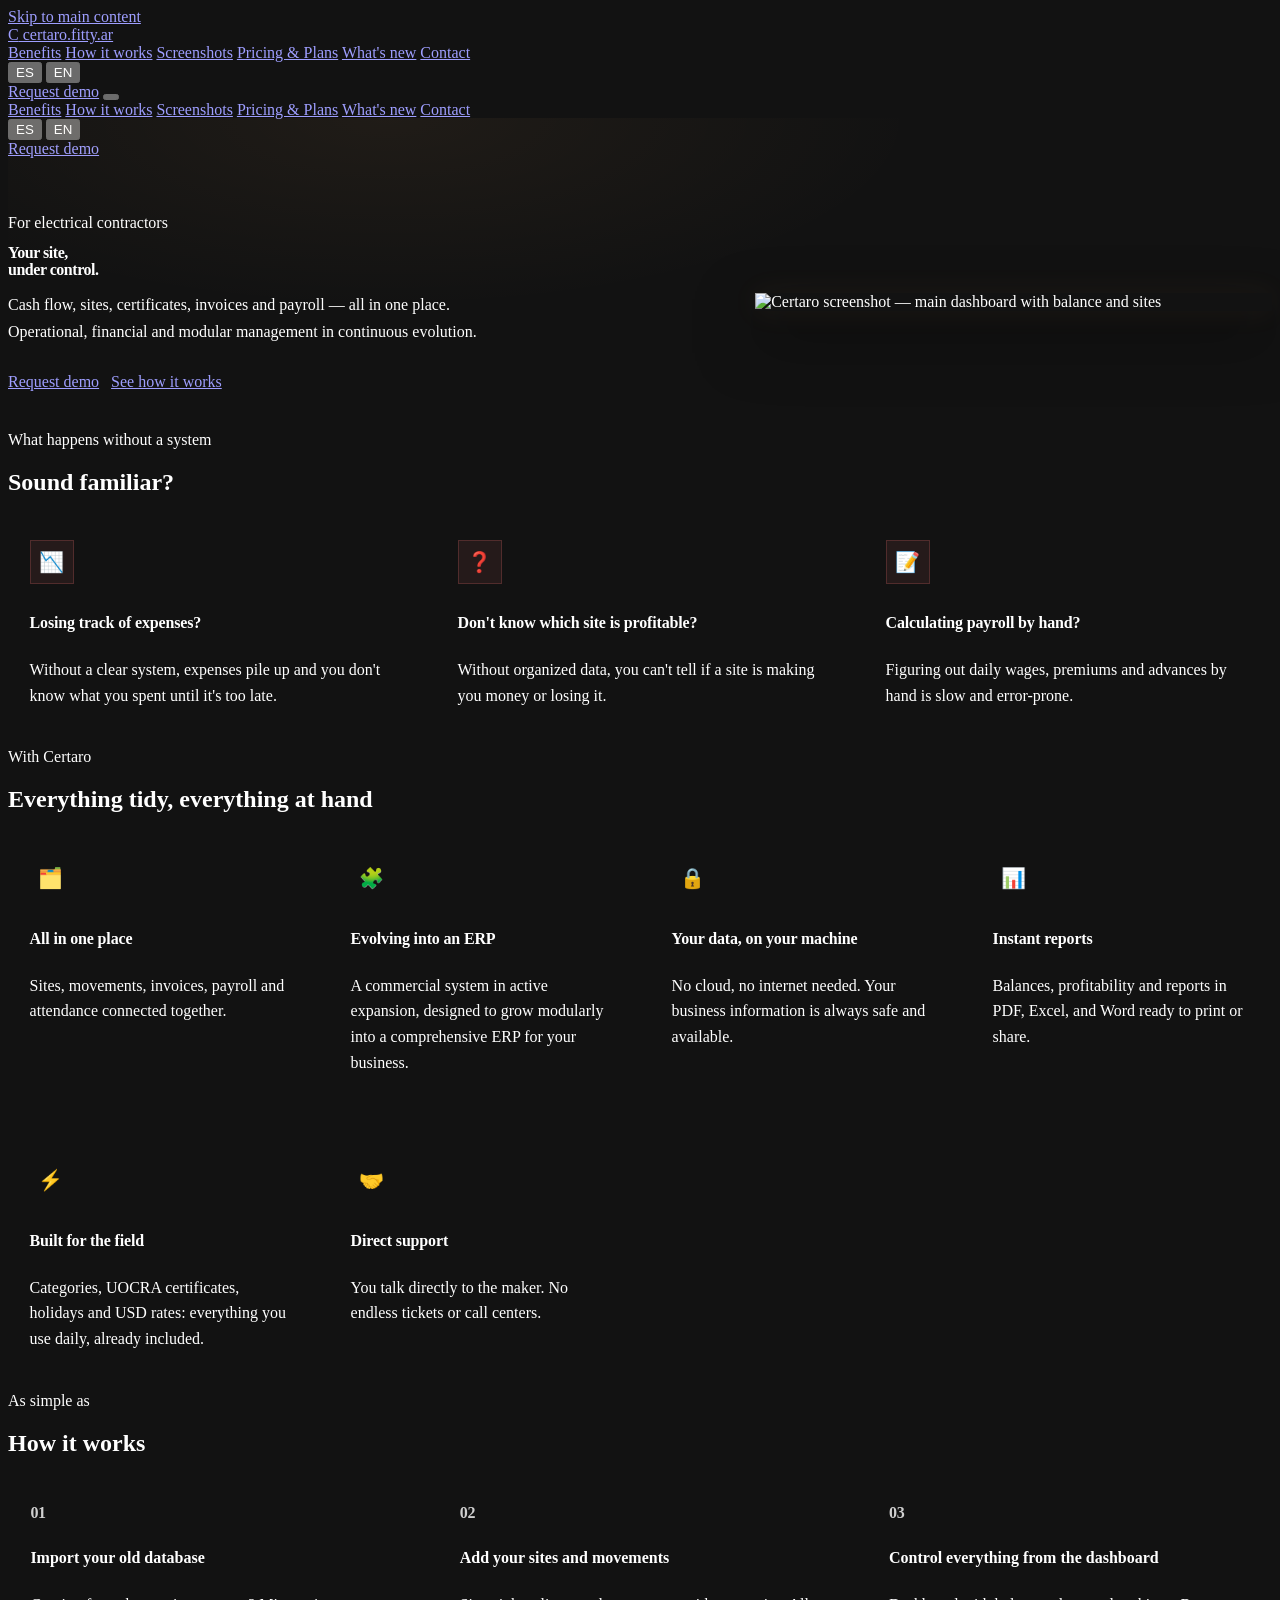
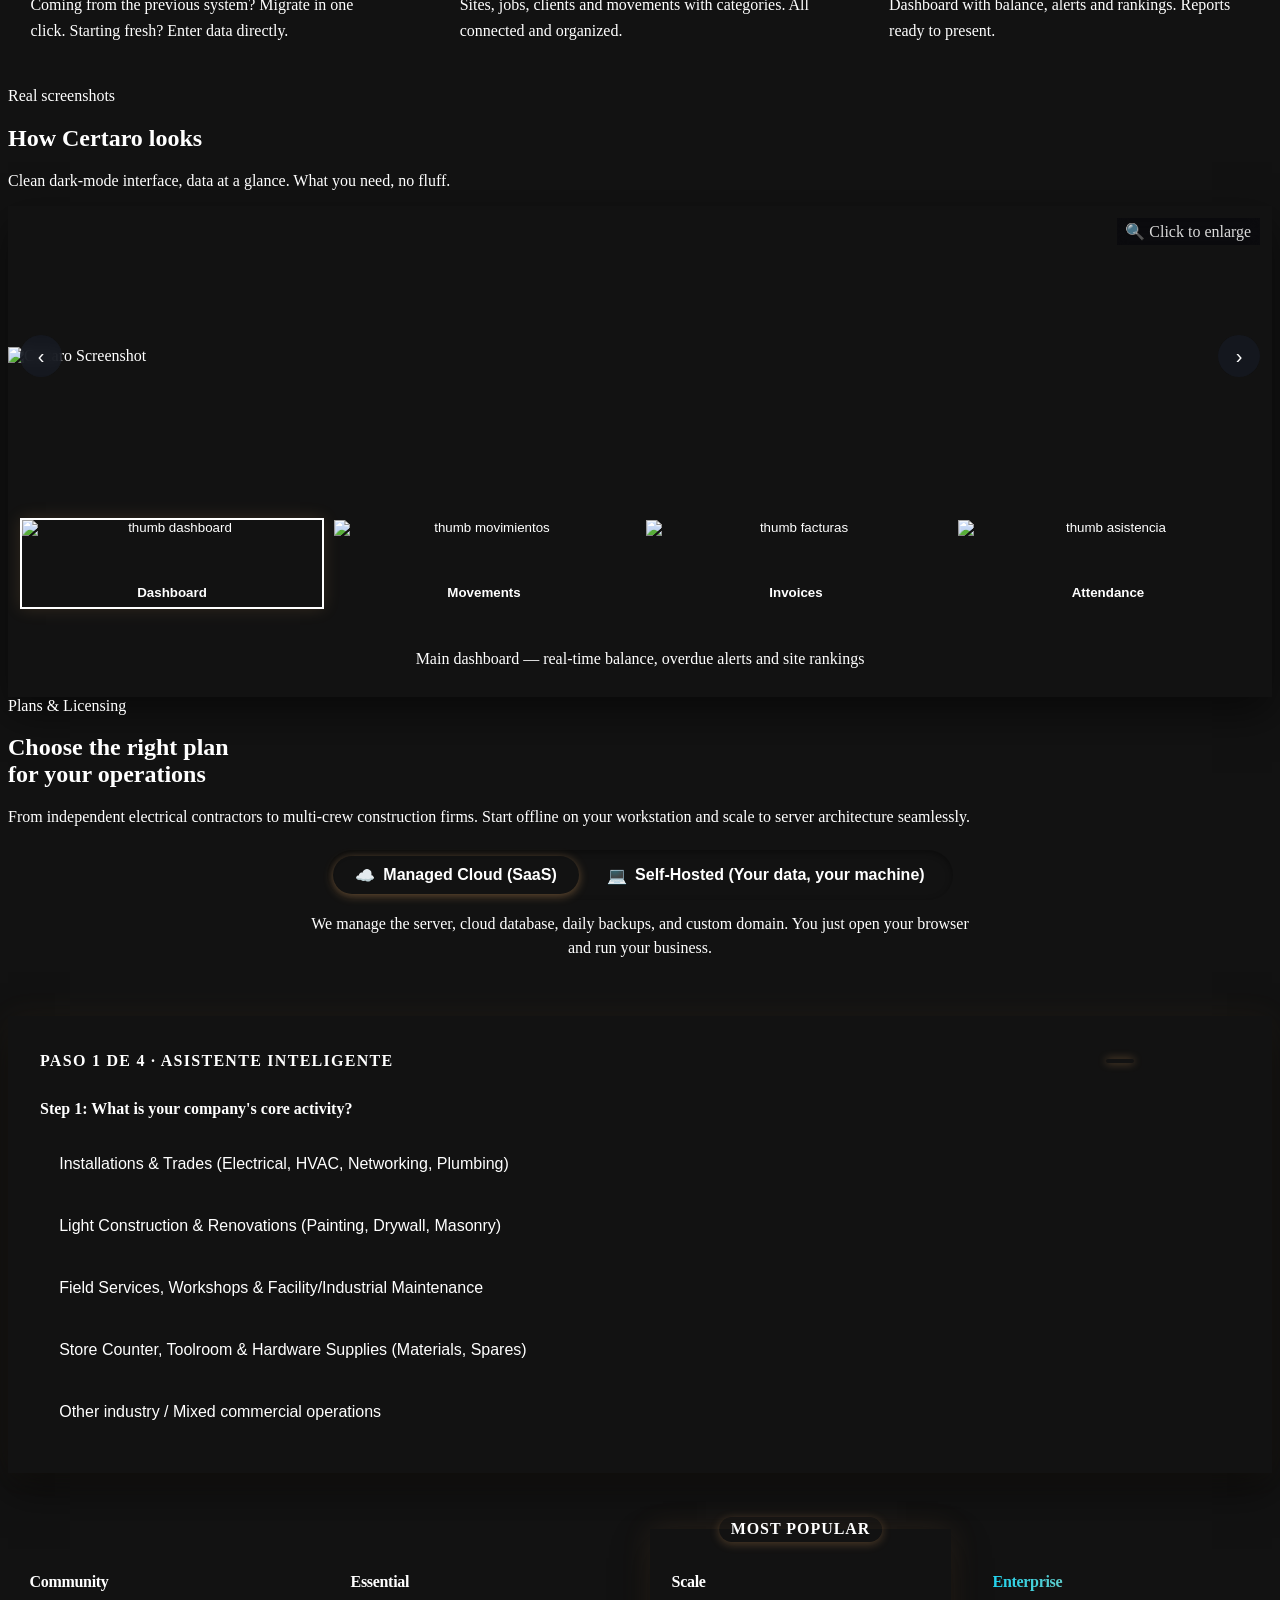
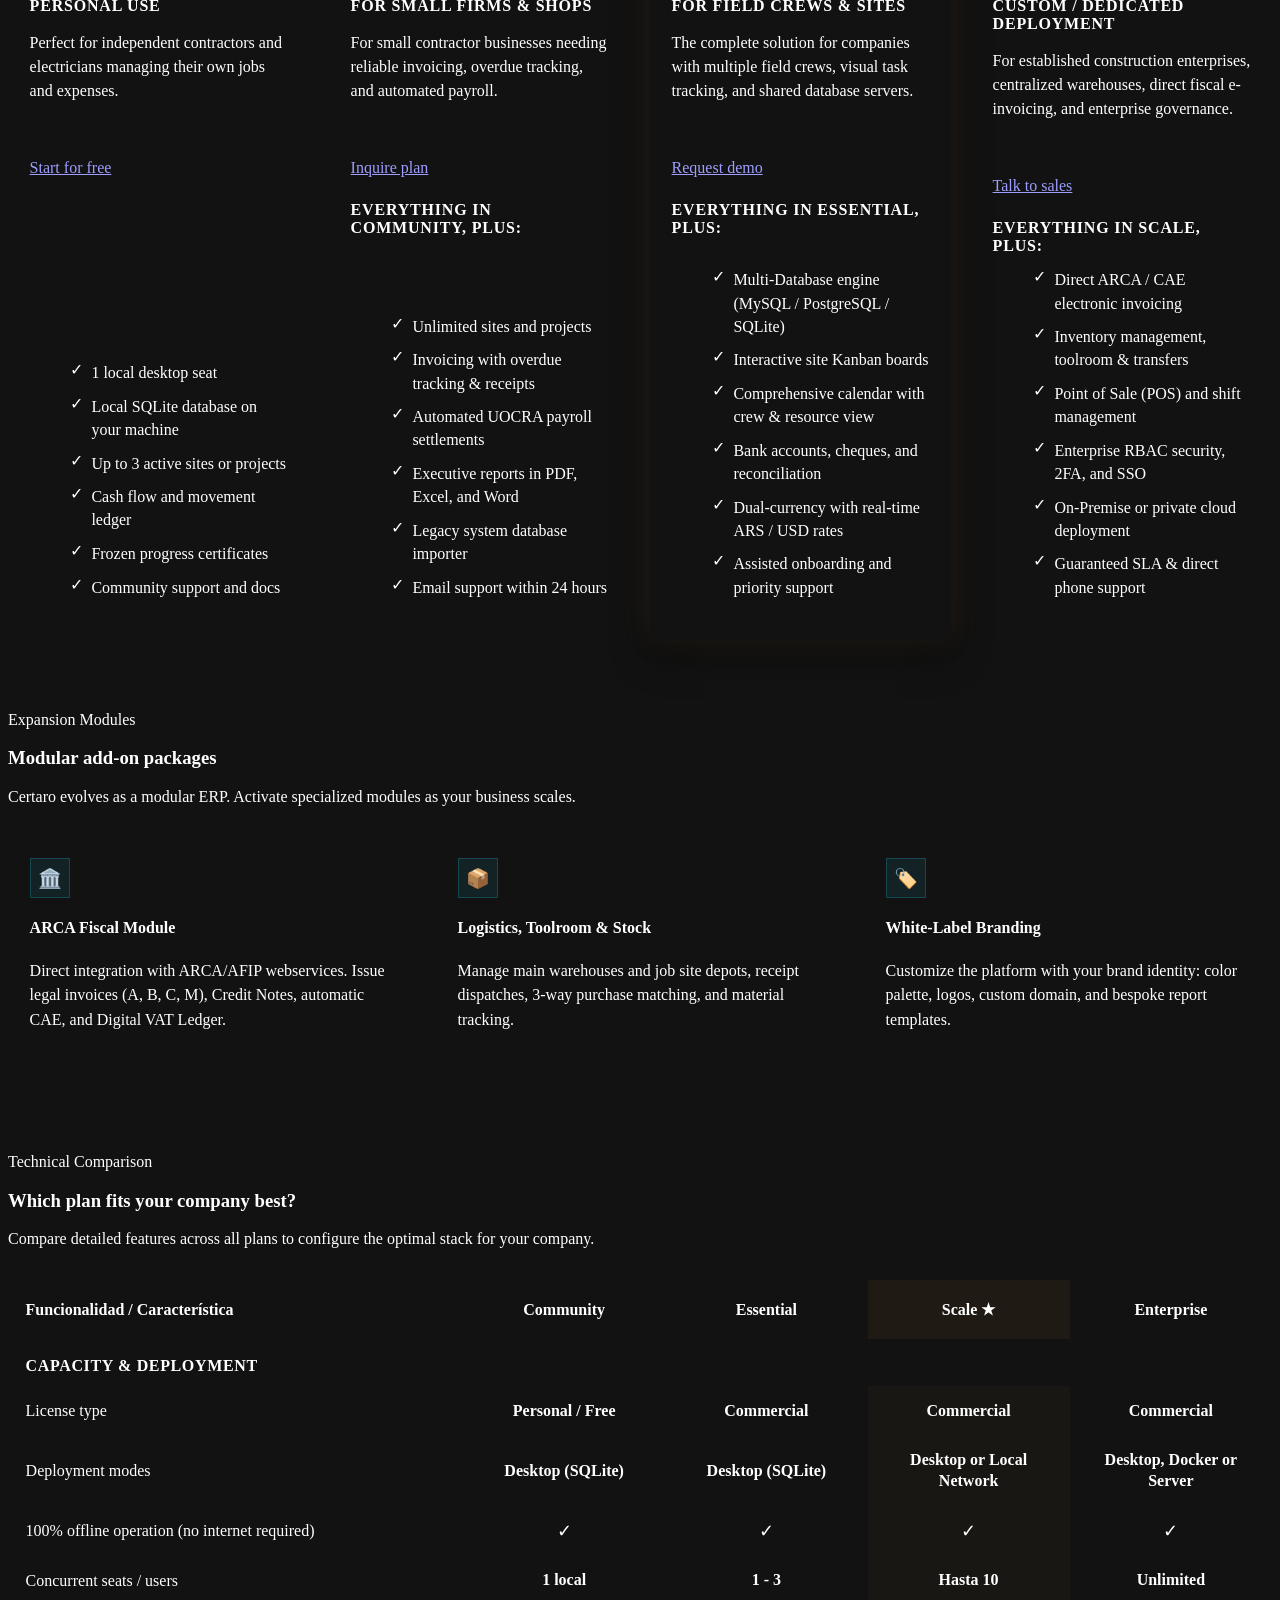
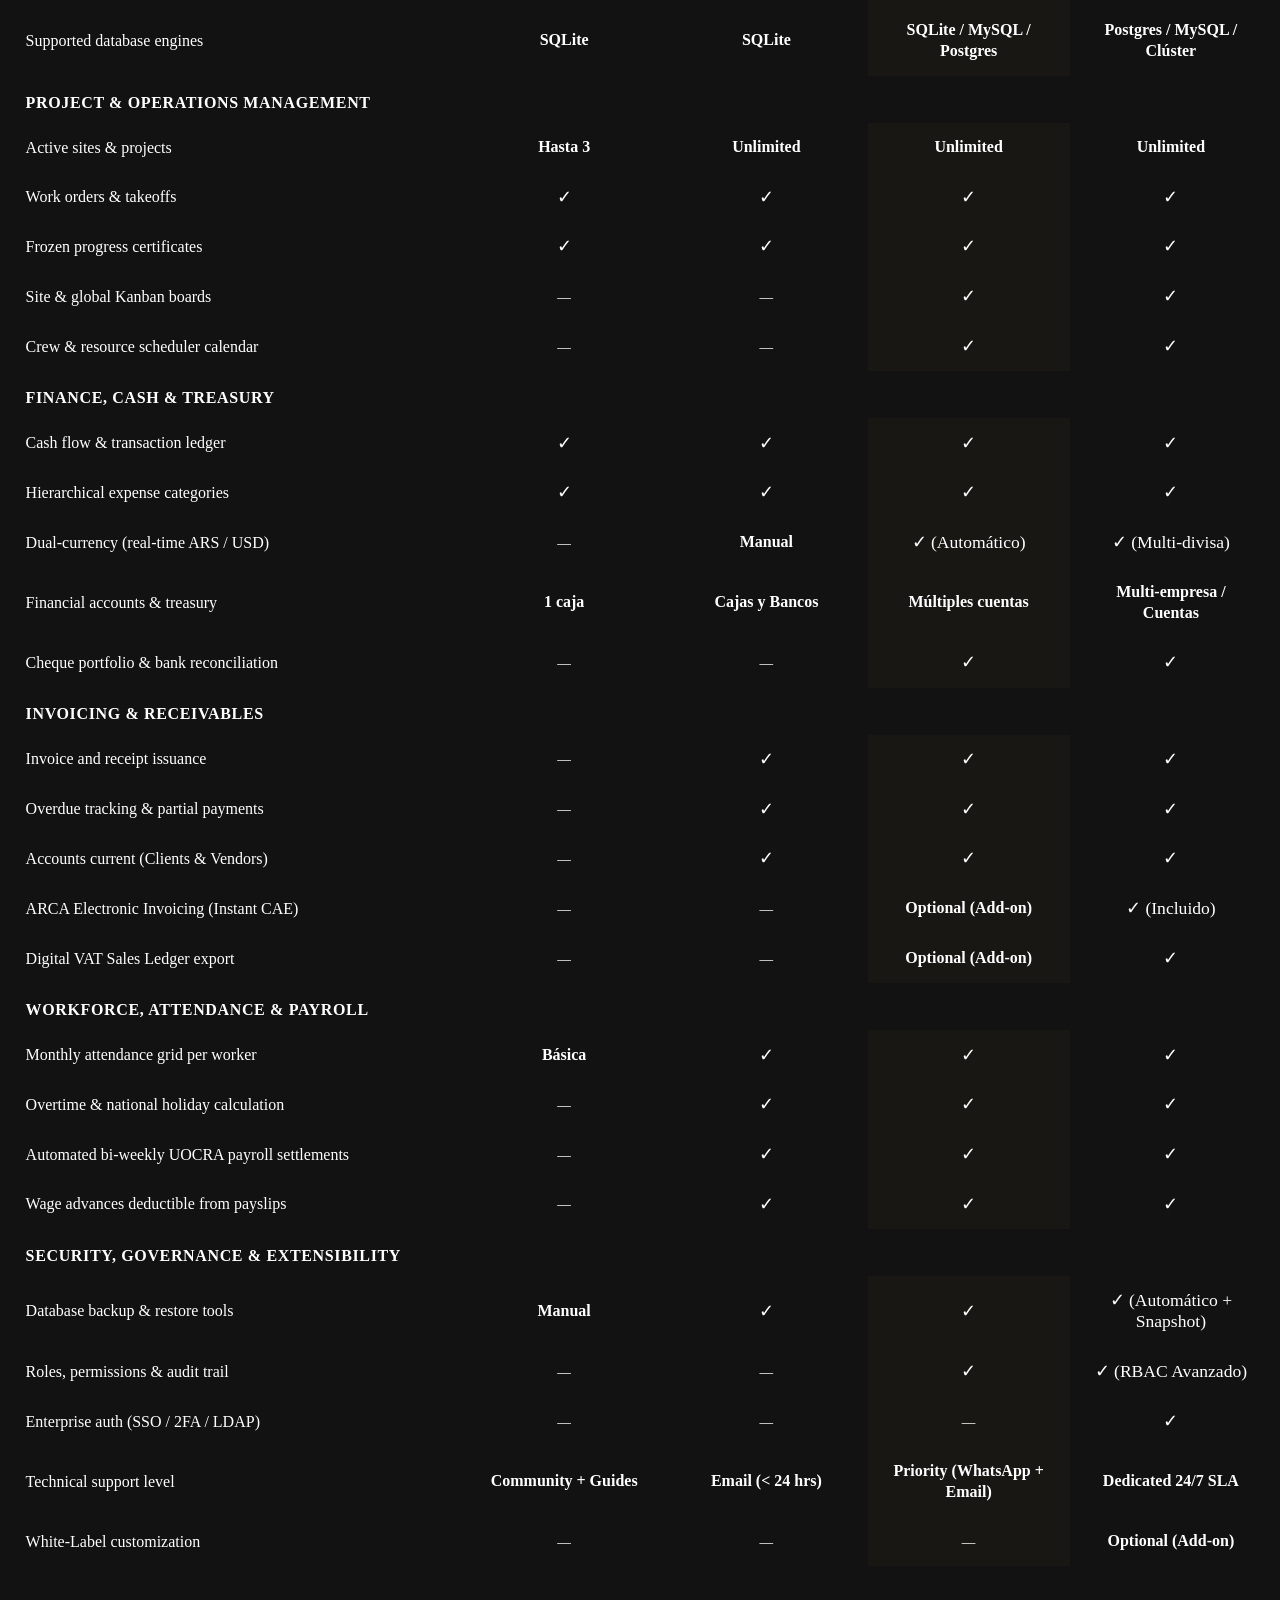
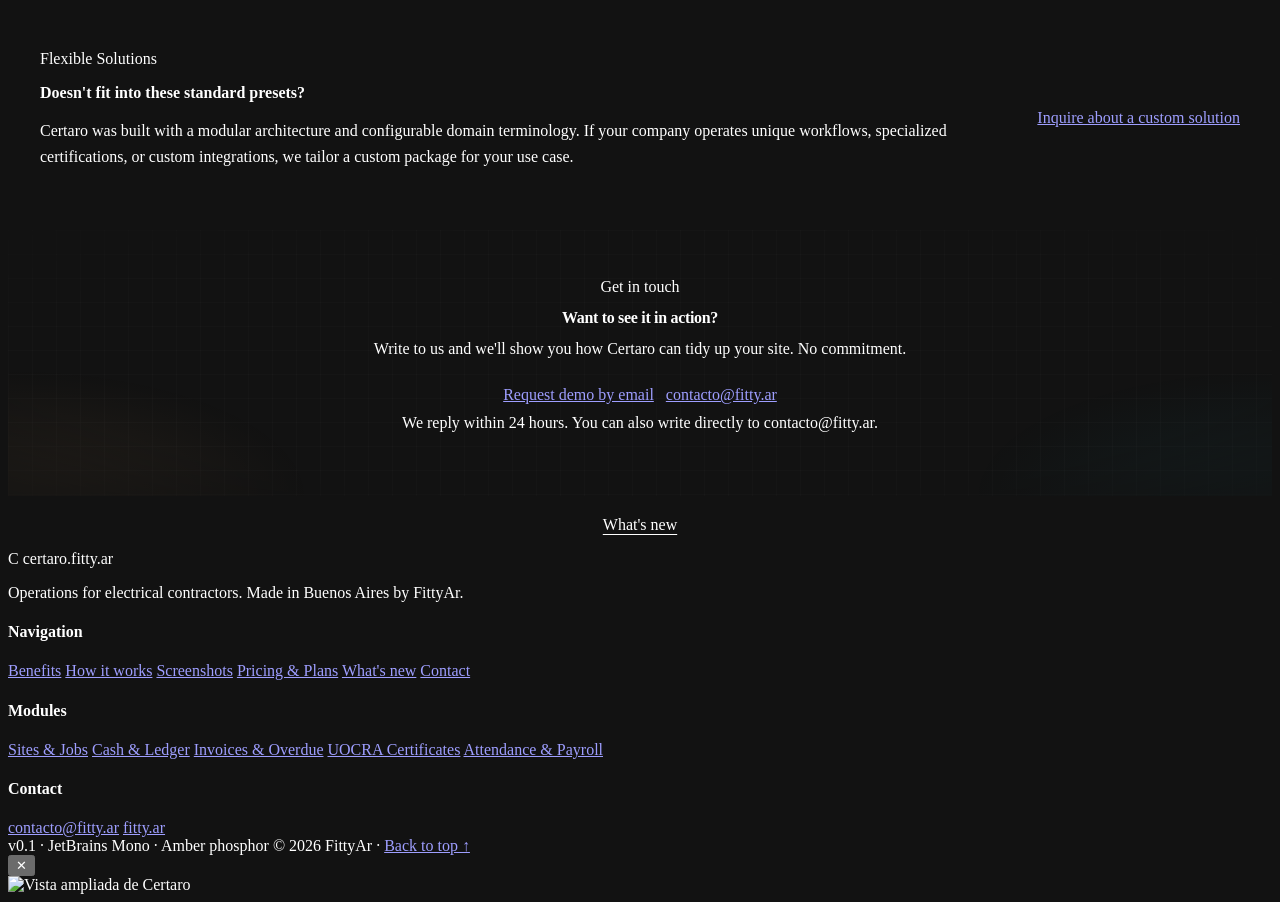
==== commit 0a9e83dc: "feat(pricing): add interactive wizard, deployment model toggle, and custom solution banner" ====
--- a/index.html
+++ b/index.html
@@ -226,6 +226,145 @@
     <p class="section-subtitle" data-i18n="pricing.subtitle">Desde electricistas independientes hasta constructoras con cuadrillas múltiples. Comenzá con tus datos locales y escalá a arquitectura servidor sin fricción.</p>
   </div>
 
+  <!-- CONMUTADOR DE DESPLIEGUE (CLOUD SAAS VS AUTO-ALOJADO) -->
+  <div class="deployment-switcher-wrap">
+    <div class="deployment-toggle" role="group" aria-label="Modalidad de despliegue">
+      <button type="button" class="deploy-btn active" id="deployCloudBtn" onclick="setDeploymentMode('cloud')">
+        <span>☁️</span> <span data-i18n="pricing.deploy.cloud">Cloud Gestionado (SaaS)</span>
+      </button>
+      <button type="button" class="deploy-btn" id="deploySelfBtn" onclick="setDeploymentMode('self')">
+        <span>💻</span> <span data-i18n="pricing.deploy.selfhosted">Auto-alojado (Tus datos, tu máquina)</span>
+      </button>
+    </div>
+    <p class="deploy-banner-desc" id="deployBannerDesc" data-i18n="pricing.deploy.cloud.desc">
+      Nosotros nos encargamos del servidor, base de datos en la nube, backups diarios y dominio. Vos solo abrís el navegador y gestionás tu negocio.
+    </p>
+  </div>
+
+  <!-- ASISTENTE INTERACTIVO DE CONFIGURACION (WIZARD) -->
+  <div class="wizard-box" id="wizardBox">
+    <div class="wizard-progress-bar">
+      <span class="wizard-step-indicator" id="wizardStepIndicator">PASO 1 DE 4 · ASISTENTE INTELIGENTE</span>
+      <div class="wizard-progress-dots">
+        <span class="wizard-dot active" id="wDot1"></span>
+        <span class="wizard-dot" id="wDot2"></span>
+        <span class="wizard-dot" id="wDot3"></span>
+        <span class="wizard-dot" id="wDot4"></span>
+      </div>
+    </div>
+
+    <!-- Paso 1 -->
+    <div class="wizard-step-content" id="wStep1">
+      <h3 class="wizard-step-title" data-i18n="wizard.step1.title">Paso 1: ¿Cuál es la actividad principal de tu empresa?</h3>
+      <div class="wizard-options-list">
+        <button type="button" class="wizard-option-btn" onclick="selectWizardOption(1, 'instalaciones')">
+          <span data-i18n="wizard.step1.opt1">Instalaciones & Oficios (Electricidad, Climatización, Redes, Sanitarios)</span>
+        </button>
+        <button type="button" class="wizard-option-btn" onclick="selectWizardOption(1, 'obras')">
+          <span data-i18n="wizard.step1.opt2">Obras Menores, Reformas & Construcción (Pintura, Durlock, Albañilería)</span>
+        </button>
+        <button type="button" class="wizard-option-btn" onclick="selectWizardOption(1, 'servicios')">
+          <span data-i18n="wizard.step1.opt3">Servicios Técnicos, Talleres & Mantenimiento Edilicio/Industrial</span>
+        </button>
+        <button type="button" class="wizard-option-btn" onclick="selectWizardOption(1, 'mostrador')">
+          <span data-i18n="wizard.step1.opt4">Venta de Mostrador, Pañol & Ferretería (Insumos, Repuestos)</span>
+        </button>
+        <button type="button" class="wizard-option-btn" onclick="selectWizardOption(1, 'otro')">
+          <span data-i18n="wizard.step1.opt5">Otro rubro / Actividad mixta comercial</span>
+        </button>
+      </div>
+    </div>
+
+    <!-- Paso 2 -->
+    <div class="wizard-step-content" id="wStep2" style="display:none;">
+      <h3 class="wizard-step-title" data-i18n="wizard.step2.title">Paso 2: ¿Cómo está compuesto tu equipo y operativa diaria?</h3>
+      <div class="wizard-options-list">
+        <button type="button" class="wizard-option-btn" onclick="selectWizardOption(2, 'solo')">
+          <span data-i18n="wizard.step2.opt1">Trabajo unipersonal / Autónomo (yo mismo gestiono y ejecuto)</span>
+        </button>
+        <button type="button" class="wizard-option-btn" onclick="selectWizardOption(2, 'equipo_chico')">
+          <span data-i18n="wizard.step2.opt2">Cuadrilla reducida (hasta 5-10 operarios en calle y oficina)</span>
+        </button>
+        <button type="button" class="wizard-option-btn" onclick="selectWizardOption(2, 'multi_cuadrilla')">
+          <span data-i18n="wizard.step2.opt3">Múltiples cuadrillas y proyectos simultáneos con personal a cargo</span>
+        </button>
+        <button type="button" class="wizard-option-btn" onclick="selectWizardOption(2, 'empresa_grande')">
+          <span data-i18n="wizard.step2.opt4">Empresa consolidada con mostrador, pañol central y administración</span>
+        </button>
+      </div>
+      <div class="wizard-nav">
+        <button type="button" class="btn btn-ghost btn-sm" onclick="prevWizardStep(1)" data-i18n="wizard.btn.prev">← Anterior</button>
+      </div>
+    </div>
+
+    <!-- Paso 3 -->
+    <div class="wizard-step-content" id="wStep3" style="display:none;">
+      <h3 class="wizard-step-title" data-i18n="wizard.step3.title">Paso 3: ¿Qué necesidades son prioritarias en este momento?</h3>
+      <div class="wizard-options-list">
+        <button type="button" class="wizard-option-btn" onclick="selectWizardOption(3, 'caja_obras')">
+          <span data-i18n="wizard.step3.opt1">Control de gastos, caja diaria y certificados de avance</span>
+        </button>
+        <button type="button" class="wizard-option-btn" onclick="selectWizardOption(3, 'factura_sueldos')">
+          <span data-i18n="wizard.step3.opt2">Facturación comercial, cobros, mora y liquidaciones quincenales</span>
+        </button>
+        <button type="button" class="wizard-option-btn" onclick="selectWizardOption(3, 'kanban_bancos')">
+          <span data-i18n="wizard.step3.opt3">Tableros Kanban de obras, calendario de cuadrillas y bancos/cheques</span>
+        </button>
+        <button type="button" class="wizard-option-btn" onclick="selectWizardOption(3, 'arca_stock')">
+          <span data-i18n="wizard.step3.opt4">Facturación fiscal electrónica ARCA/CAE y control de stock/pañol</span>
+        </button>
+      </div>
+      <div class="wizard-nav">
+        <button type="button" class="btn btn-ghost btn-sm" onclick="prevWizardStep(2)" data-i18n="wizard.btn.prev">← Anterior</button>
+      </div>
+    </div>
+
+    <!-- Paso 4 -->
+    <div class="wizard-step-content" id="wStep4" style="display:none;">
+      <h3 class="wizard-step-title" data-i18n="wizard.step4.title">Paso 4: ¿Dónde preferís que residan tus datos?</h3>
+      <div class="wizard-options-list">
+        <button type="button" class="wizard-option-btn" onclick="selectWizardOption(4, 'cloud')">
+          <span data-i18n="wizard.step4.opt1">Cloud Gestionado (acceso web desde cualquier equipo, sin instalar nada)</span>
+        </button>
+        <button type="button" class="wizard-option-btn" onclick="selectWizardOption(4, 'local')">
+          <span data-i18n="wizard.step4.opt2">Auto-alojado local (app instalada en mi PC o servidor propio)</span>
+        </button>
+      </div>
+      <div class="wizard-nav">
+        <button type="button" class="btn btn-ghost btn-sm" onclick="prevWizardStep(3)" data-i18n="wizard.btn.prev">← Anterior</button>
+      </div>
+    </div>
+
+    <!-- Resultado Recomendado -->
+    <div class="wizard-step-content" id="wStepResult" style="display:none;">
+      <div class="wizard-result-box">
+        <div class="wizard-result-header">
+          <div>
+            <span style="font-size:var(--text-xs); color:var(--color-text-dim); text-transform:uppercase; font-weight:700;" data-i18n="wizard.result.title">Tu Configuración Recomendada:</span>
+            <div class="wizard-result-plan-badge" id="wResPlanName">Scale ★</div>
+          </div>
+          <span class="wizard-result-deploy-tag" id="wResDeployTag">☁️ Cloud Gestionado</span>
+        </div>
+        <div class="wizard-result-body">
+          <p class="wizard-result-reason" id="wResReason">
+            Basado en tu actividad y dinámica de trabajo, este paquete te brinda control total con la máxima agilidad operativa.
+          </p>
+          <div style="font-size:var(--text-xs); font-weight:700; color:var(--color-text-dim); margin-bottom:.5rem; text-transform:uppercase;" data-i18n="wizard.result.addons">
+            Módulos / Add-ons sugeridos:
+          </div>
+          <ul class="wizard-result-addons" id="wResAddonsList">
+            <li>✓ Tableros Kanban de Obra</li>
+            <li>✓ Calendario de Cuadrillas</li>
+          </ul>
+        </div>
+        <div class="wizard-result-actions">
+          <a class="btn btn-primary" id="wResCtaBtn" href="#contact" data-i18n="wizard.btn.cta">Solicitar esta configuración por mail</a>
+          <button type="button" class="btn btn-ghost btn-sm" onclick="resetWizard()" data-i18n="wizard.btn.reset">Volver a empezar</button>
+        </div>
+      </div>
+    </div>
+  </div>
+
   <!-- Fila de Tarjetas de Planes -->
   <div class="pricing-grid">
     <!-- Plan 1: Community -->
@@ -593,6 +732,18 @@
           </tr>
         </tbody>
       </table>
+    </div>
+  </div>
+
+  <!-- BANNER SOLUCIÓN A MEDIDA / OTROS RUBROS -->
+  <div class="custom-solution-banner">
+    <div class="custom-solution-text">
+      <span class="eyebrow" data-i18n="pricing.custom.badge">Soluciones Flexibles</span>
+      <h3 data-i18n="pricing.custom.title">¿Tu operativa o rubro no encaja en estas opciones?</h3>
+      <p data-i18n="pricing.custom.desc">Certaro fue concebido bajo arquitectura modular y terminología adaptable. Si tu empresa tiene flujos atípicos, certificaciones especiales o integraciones propias, armamos un paquete personalizado para tu caso de uso.</p>
+    </div>
+    <div class="custom-solution-action">
+      <a class="btn btn-outline" href="mailto:contacto@fitty.ar?subject=Consulta%20Paquete%20a%20Medida%20Certaro" data-i18n="pricing.custom.cta">Consultar por un paquete a medida</a>
     </div>
   </div>
 </section>
@@ -785,9 +936,256 @@
 
 document.querySelectorAll(".reveal").forEach(el => io.observe(el));
 
-// Listen for locale changes to refresh dynamic caption
+// — Deployment Switcher —
+let currentDeploymentMode = "cloud";
+
+function setDeploymentMode(mode) {
+  currentDeploymentMode = mode;
+  const cloudBtn = document.getElementById("deployCloudBtn");
+  const selfBtn = document.getElementById("deploySelfBtn");
+  const desc = document.getElementById("deployBannerDesc");
+  if (!cloudBtn || !selfBtn || !desc) return;
+
+  if (mode === "cloud") {
+    cloudBtn.classList.add("active");
+    selfBtn.classList.remove("active");
+    desc.setAttribute("data-i18n", "pricing.deploy.cloud.desc");
+    desc.textContent = t("pricing.deploy.cloud.desc");
+  } else {
+    selfBtn.classList.add("active");
+    cloudBtn.classList.remove("active");
+    desc.setAttribute("data-i18n", "pricing.deploy.selfhosted.desc");
+    desc.textContent = t("pricing.deploy.selfhosted.desc");
+  }
+}
+
+// — Interactive Package Wizard —
+const wizardState = {
+  step: 1,
+  answers: { 1: null, 2: null, 3: null, 4: null }
+};
+
+let currentRecommendedPlan = "Scale ★";
+
+const wizardReasons = {
+  community: {
+    es: "Diseñado para profesionales independientes que necesitan ordenar comprobantes, caja diaria y cómputos sin costo ni complejidad de servidores.",
+    en: "Designed for independent professionals needing to organize vouchers, daily cash flow, and cost estimates without recurring infrastructure costs."
+  },
+  essential: {
+    es: "Ideal para equipos y contratistas que precisan emitir comprobantes comerciales, seguir cuentas corrientes y liquidar jornales de forma ágil.",
+    en: "Ideal for growing teams needing commercial invoicing, customer ledger tracking, and automated worker payroll without server hassles."
+  },
+  scale: {
+    es: "Perfecto para empresas con cuadrillas activas que requieren sincronización multi-usuario, tableros Kanban visuales y tesorería bancaria en tiempo real.",
+    en: "Perfect for active contractors with multiple crews requiring multi-user sync, visual Kanban boards, and real-time bank reconciliation."
+  },
+  enterprise: {
+    es: "Paquete corporativo con facturación fiscal directa, control de stock/pañol centralizado y los máximos estándares de seguridad y auditoría.",
+    en: "Corporate tier featuring direct tax invoicing (ARCA/CAE), centralized warehouse/POS inventory, and enterprise-grade security."
+  }
+};
+
+const wizardAddonNames = {
+  arca: {
+    es: "Facturación Fiscal Electrónica ARCA (CAE automático)",
+    en: "ARCA Electronic Tax Invoicing (Automated CAE)"
+  },
+  stock: {
+    es: "Punto de Venta Mostrador (POS) & Control de Stock / Pañol",
+    en: "Point of Sale (POS) Counter & Warehouse Stock Control"
+  },
+  maintenance: {
+    es: "Órdenes de Servicio & Mantenimiento Preventivo",
+    en: "Work Orders & Preventive Maintenance Tracking"
+  },
+  kanban_crews: {
+    es: "Tableros Kanban por Cuadrilla & Georreferencia",
+    en: "Crew-based Kanban Boards & Field Dispatch"
+  },
+  uocra_computos: {
+    es: "Cómputos y Presupuestos con Certificaciones UOCRA",
+    en: "Itemized Cost Estimation & Certified Progress Sheets"
+  }
+};
+
+const deployNames = {
+  cloud: {
+    es: "☁️ Cloud Gestionado (SaaS)",
+    en: "☁️ Managed Cloud (SaaS)"
+  },
+  self: {
+    es: "💻 Auto-alojado (On-Premise)",
+    en: "💻 Self-Hosted (On-Premise)"
+  }
+};
+
+function selectWizardOption(step, val) {
+  wizardState.answers[step] = val;
+
+  const stepContainer = document.getElementById(`wStep${step}`);
+  if (stepContainer) {
+    stepContainer.querySelectorAll(".wizard-option-btn").forEach(btn => {
+      btn.classList.remove("selected");
+    });
+  }
+  if (window.event && window.event.currentTarget) {
+    window.event.currentTarget.classList.add("selected");
+  }
+
+  if (step < 4) {
+    goToWizardStep(step + 1);
+  } else {
+    showWizardResult();
+  }
+}
+
+function prevWizardStep(targetStep) {
+  goToWizardStep(targetStep);
+}
+
+function goToWizardStep(s) {
+  wizardState.step = s;
+  for (let i = 1; i <= 4; i++) {
+    const el = document.getElementById(`wStep${i}`);
+    if (el) el.style.display = (i === s) ? "block" : "none";
+    const dot = document.getElementById(`wDot${i}`);
+    if (dot) dot.classList.toggle("active", i <= s);
+  }
+  const resEl = document.getElementById("wStepResult");
+  if (resEl) resEl.style.display = "none";
+
+  const ind = document.getElementById("wizardStepIndicator");
+  if (ind) {
+    const isEn = (typeof currentLang !== "undefined" && currentLang === "en");
+    ind.textContent = isEn
+      ? `STEP ${s} OF 4 · SMART ASSISTANT`
+      : `PASO ${s} DE 4 · ASISTENTE INTELIGENTE`;
+  }
+}
+
+function resetWizard() {
+  wizardState.step = 1;
+  wizardState.answers = { 1: null, 2: null, 3: null, 4: null };
+  document.querySelectorAll(".wizard-option-btn").forEach(b => b.classList.remove("selected"));
+  goToWizardStep(1);
+}
+
+function showWizardResult() {
+  wizardState.step = 5;
+  for (let i = 1; i <= 4; i++) {
+    const el = document.getElementById(`wStep${i}`);
+    if (el) el.style.display = "none";
+    const dot = document.getElementById(`wDot${i}`);
+    if (dot) dot.classList.add("active");
+  }
+  const resEl = document.getElementById("wStepResult");
+  if (resEl) resEl.style.display = "block";
+
+  const ind = document.getElementById("wizardStepIndicator");
+  if (ind) {
+    const isEn = (typeof currentLang !== "undefined" && currentLang === "en");
+    ind.textContent = isEn
+      ? "RECOMMENDED CONFIGURATION"
+      : "CONFIGURACIÓN RECOMENDADA";
+  }
+
+  renderWizardResultContent();
+}
+
+function renderWizardResultContent() {
+  const isEn = (typeof currentLang !== "undefined" && currentLang === "en");
+  const a1 = wizardState.answers[1];
+  const a2 = wizardState.answers[2];
+  const a3 = wizardState.answers[3];
+  const a4 = wizardState.answers[4];
+
+  let planKey = "scale";
+  let planName = "Scale ★";
+
+  if (a2 === "solo" && a3 === "caja_obras") {
+    planKey = "community";
+    planName = "Community";
+  } else if (a2 === "equipo_chico" || a3 === "factura_sueldos") {
+    planKey = "essential";
+    planName = "Essential";
+  } else if (a2 === "empresa_grande" || a3 === "arca_stock" || a1 === "mostrador") {
+    planKey = "enterprise";
+    planName = "Enterprise";
+  } else {
+    planKey = "scale";
+    planName = "Scale ★";
+  }
+
+  currentRecommendedPlan = planName;
+
+  const planEl = document.getElementById("wResPlanName");
+  if (planEl) planEl.textContent = planName;
+
+  const deployTagEl = document.getElementById("wResDeployTag");
+  if (deployTagEl) {
+    const deployKey = (a4 === "local") ? "self" : "cloud";
+    deployTagEl.textContent = deployNames[deployKey][isEn ? "en" : "es"];
+  }
+
+  const reasonEl = document.getElementById("wResReason");
+  if (reasonEl) {
+    reasonEl.textContent = wizardReasons[planKey][isEn ? "en" : "es"];
+  }
+
+  const addonsListEl = document.getElementById("wResAddonsList");
+  if (addonsListEl) {
+    addonsListEl.innerHTML = "";
+    const chosenAddons = [];
+
+    if (a1 === "mostrador" || a3 === "arca_stock") {
+      chosenAddons.push(wizardAddonNames.arca[isEn ? "en" : "es"]);
+      chosenAddons.push(wizardAddonNames.stock[isEn ? "en" : "es"]);
+    }
+    if (a1 === "servicios") {
+      chosenAddons.push(wizardAddonNames.maintenance[isEn ? "en" : "es"]);
+    }
+    if (a2 === "multi_cuadrilla" || a2 === "empresa_grande" || a3 === "kanban_bancos") {
+      chosenAddons.push(wizardAddonNames.kanban_crews[isEn ? "en" : "es"]);
+    }
+    if (a1 === "obras" || a1 === "instalaciones") {
+      chosenAddons.push(wizardAddonNames.uocra_computos[isEn ? "en" : "es"]);
+    }
+
+    if (chosenAddons.length === 0) {
+      chosenAddons.push(wizardAddonNames.kanban_crews[isEn ? "en" : "es"]);
+      chosenAddons.push(wizardAddonNames.uocra_computos[isEn ? "en" : "es"]);
+    }
+
+    chosenAddons.forEach(text => {
+      const li = document.createElement("li");
+      li.textContent = `✓ ${text}`;
+      addonsListEl.appendChild(li);
+    });
+  }
+
+  updateWizardCtaMailto();
+}
+
+function updateWizardCtaMailto() {
+  const plan = currentRecommendedPlan || "Scale";
+  const deploy = (wizardState.answers[4] === "local") ? "Auto-alojado" : "Cloud Gestionado";
+  const subject = encodeURIComponent(`Consulta Certaro - Plan ${plan} (${deploy})`);
+  const body = encodeURIComponent(
+    `Hola Certaro,\n\nCompleté el asistente de configuración con los siguientes datos:\n- Actividad: ${wizardState.answers[1] || "-"}\n- Equipo: ${wizardState.answers[2] || "-"}\n- Prioridad: ${wizardState.answers[3] || "-"}\n- Modalidad: ${deploy}\n\nPlan recomendado: ${plan}\n\nMe gustaría recibir más información para comenzar.`
+  );
+  const btn = document.getElementById("wResCtaBtn");
+  if (btn) btn.href = `mailto:contacto@fitty.ar?subject=${subject}&body=${body}`;
+}
+
+// Listen for locale changes to refresh dynamic caption & wizard
 window.addEventListener("certaro:localechange", () => {
   galleryGo(gIdx);
+  if (wizardState.step === 5) {
+    renderWizardResultContent();
+  } else {
+    goToWizardStep(wizardState.step);
+  }
 });
 </script>
 </body>
--- a/css/index.css
+++ b/css/index.css
@@ -707,4 +707,306 @@
   }
 }
 
-
+/* — selector de despliegue (cloud vs self-hosted) — */
+.deployment-switcher-wrap {
+  display: flex;
+  flex-direction: column;
+  align-items: center;
+  margin: 1.5rem 0 2.5rem;
+}
+
+.deployment-toggle {
+  display: inline-flex;
+  background: var(--color-soft);
+  border: 1px solid var(--color-border);
+  border-radius: 9999px;
+  padding: .35rem;
+  gap: .35rem;
+  box-shadow: inset 0 2px 6px rgba(0, 0, 0, 0.4);
+}
+
+.deploy-btn {
+  background: transparent;
+  border: none;
+  color: var(--color-text-muted);
+  font-size: var(--text-sm);
+  font-weight: 700;
+  padding: .6rem 1.4rem;
+  border-radius: 9999px;
+  transition: all .2s ease;
+  display: flex;
+  align-items: center;
+  gap: .5rem;
+}
+
+.deploy-btn.active {
+  background: var(--color-amber);
+  color: var(--color-text-on-accent);
+  box-shadow: 0 2px 10px rgba(255, 184, 108, 0.35);
+}
+
+.deploy-btn:not(.active):hover {
+  color: var(--color-text);
+  background: rgba(255, 255, 255, 0.04);
+}
+
+.deploy-banner-desc {
+  font-size: var(--text-sm);
+  color: var(--color-text-dim);
+  margin-top: .75rem;
+  text-align: center;
+  max-width: 680px;
+  line-height: 1.5;
+}
+
+/* — asistente interactivo (wizard) — */
+.wizard-box {
+  background: linear-gradient(180deg, #12141c 0%, var(--color-raised) 100%);
+  border: 1px solid var(--color-border-amber);
+  border-radius: var(--radius-xl);
+  padding: 2.25rem 2rem;
+  margin: 2.5rem 0 3.5rem;
+  position: relative;
+  overflow: hidden;
+  box-shadow: 0 16px 40px rgba(0, 0, 0, 0.5), 0 0 30px rgba(255, 184, 108, 0.06);
+}
+
+.wizard-box::before {
+  content: "";
+  position: absolute;
+  top: 0; left: 0; right: 0;
+  height: 3px;
+  background: linear-gradient(90deg, #22d3ee, var(--color-amber));
+}
+
+.wizard-progress-bar {
+  display: flex;
+  align-items: center;
+  justify-content: space-between;
+  margin-bottom: 1.75rem;
+  position: relative;
+}
+
+.wizard-step-indicator {
+  font-size: var(--text-xs);
+  font-weight: 800;
+  color: var(--color-amber);
+  text-transform: uppercase;
+  letter-spacing: .08em;
+}
+
+.wizard-progress-dots {
+  display: flex;
+  gap: .45rem;
+}
+
+.wizard-dot {
+  width: 28px;
+  height: 4px;
+  border-radius: 2px;
+  background: var(--color-border-strong);
+  transition: background .25s ease;
+}
+
+.wizard-dot.active {
+  background: var(--color-amber);
+  box-shadow: 0 0 8px rgba(255, 184, 108, 0.4);
+}
+
+.wizard-step-title {
+  font-size: var(--text-lg);
+  font-weight: 800;
+  margin-bottom: 1.25rem;
+  color: var(--color-text);
+  line-height: 1.35;
+}
+
+.wizard-options-list {
+  display: flex;
+  flex-direction: column;
+  gap: .75rem;
+}
+
+.wizard-option-btn {
+  background: var(--color-soft);
+  border: 1px solid var(--color-border);
+  border-radius: var(--radius-md);
+  padding: 1rem 1.2rem;
+  text-align: left;
+  color: var(--color-text);
+  font-size: var(--text-sm);
+  display: flex;
+  align-items: center;
+  justify-content: space-between;
+  transition: all .18s ease;
+  cursor: pointer;
+  position: relative;
+}
+
+.wizard-option-btn:hover {
+  border-color: var(--color-amber);
+  background: rgba(255, 184, 108, 0.05);
+  transform: translateX(4px);
+}
+
+.wizard-option-btn.selected {
+  border-color: var(--color-amber);
+  background: rgba(255, 184, 108, 0.12);
+  color: var(--color-amber);
+  font-weight: 700;
+}
+
+.wizard-option-btn::after {
+  content: "→";
+  opacity: 0;
+  font-size: var(--text-md);
+  color: var(--color-amber);
+  transition: opacity .18s ease, transform .18s ease;
+}
+
+.wizard-option-btn:hover::after,
+.wizard-option-btn.selected::after {
+  opacity: 1;
+  transform: translateX(3px);
+}
+
+.wizard-nav {
+  display: flex;
+  justify-content: space-between;
+  align-items: center;
+  margin-top: 1.75rem;
+  padding-top: 1.25rem;
+  border-top: 1px solid var(--color-border);
+}
+
+/* — resultado del asistente — */
+.wizard-result-box {
+  background: rgba(17, 19, 26, 0.95);
+  border: 1px solid var(--color-amber);
+  border-radius: var(--radius-lg);
+  padding: 1.75rem 1.5rem;
+  margin-top: 1rem;
+  box-shadow: 0 10px 30px rgba(0, 0, 0, 0.6), 0 0 25px rgba(255, 184, 108, 0.12);
+}
+
+.wizard-result-header {
+  display: flex;
+  flex-wrap: wrap;
+  align-items: baseline;
+  justify-content: space-between;
+  gap: .5rem;
+  margin-bottom: 1.25rem;
+  border-bottom: 1px solid rgba(255, 184, 108, 0.2);
+  padding-bottom: 1rem;
+}
+
+.wizard-result-plan-badge {
+  font-size: var(--text-2xl);
+  font-weight: 800;
+  color: var(--color-amber);
+  letter-spacing: -.02em;
+}
+
+.wizard-result-deploy-tag {
+  display: inline-flex;
+  align-items: center;
+  gap: .35rem;
+  font-size: var(--text-xs);
+  font-weight: 700;
+  background: var(--color-soft);
+  border: 1px solid var(--color-border-cyan);
+  color: var(--color-cyan);
+  padding: .35rem .75rem;
+  border-radius: 9999px;
+}
+
+.wizard-result-body {
+  margin-bottom: 1.5rem;
+}
+
+.wizard-result-reason {
+  font-size: var(--text-sm);
+  color: var(--color-text-muted);
+  line-height: 1.6;
+  margin-bottom: 1.2rem;
+}
+
+.wizard-result-addons {
+  list-style: none;
+  display: flex;
+  flex-wrap: wrap;
+  gap: .55rem;
+  margin-bottom: 1.5rem;
+}
+
+.wizard-result-addons li {
+  font-size: var(--text-xs);
+  font-weight: 700;
+  background: rgba(255, 184, 108, 0.12);
+  border: 1px solid rgba(255, 184, 108, 0.35);
+  color: var(--color-amber);
+  padding: .35rem .75rem;
+  border-radius: var(--radius-sm);
+  display: flex;
+  align-items: center;
+  gap: .35rem;
+}
+
+.wizard-result-actions {
+  display: flex;
+  flex-wrap: wrap;
+  gap: .85rem;
+  align-items: center;
+}
+
+/* — banner solucion a medida para otros rubros — */
+.custom-solution-banner {
+  background: linear-gradient(135deg, rgba(34, 211, 238, 0.06) 0%, rgba(255, 184, 108, 0.04) 100%), var(--color-raised);
+  border: 1px solid var(--color-border-cyan);
+  border-radius: var(--radius-lg);
+  padding: 1.75rem 2rem;
+  margin: 3.5rem 0 1rem;
+  display: flex;
+  align-items: center;
+  justify-content: space-between;
+  gap: 1.75rem;
+  flex-wrap: wrap;
+}
+
+.custom-solution-text {
+  flex: 1 1 500px;
+}
+
+.custom-solution-text h3 {
+  font-size: var(--text-lg);
+  font-weight: 800;
+  margin-bottom: .35rem;
+  color: var(--color-text);
+}
+
+.custom-solution-text p {
+  font-size: var(--text-sm);
+  color: var(--color-text-muted);
+  line-height: 1.6;
+}
+
+.custom-solution-action {
+  flex-shrink: 0;
+}
+
+@media (max-width: 768px) {
+  .wizard-box {
+    padding: 1.5rem 1.25rem;
+  }
+  .custom-solution-banner {
+    padding: 1.5rem 1.25rem;
+    flex-direction: column;
+    align-items: flex-start;
+  }
+  .custom-solution-action .btn {
+    width: 100%;
+  }
+}
+
+
+
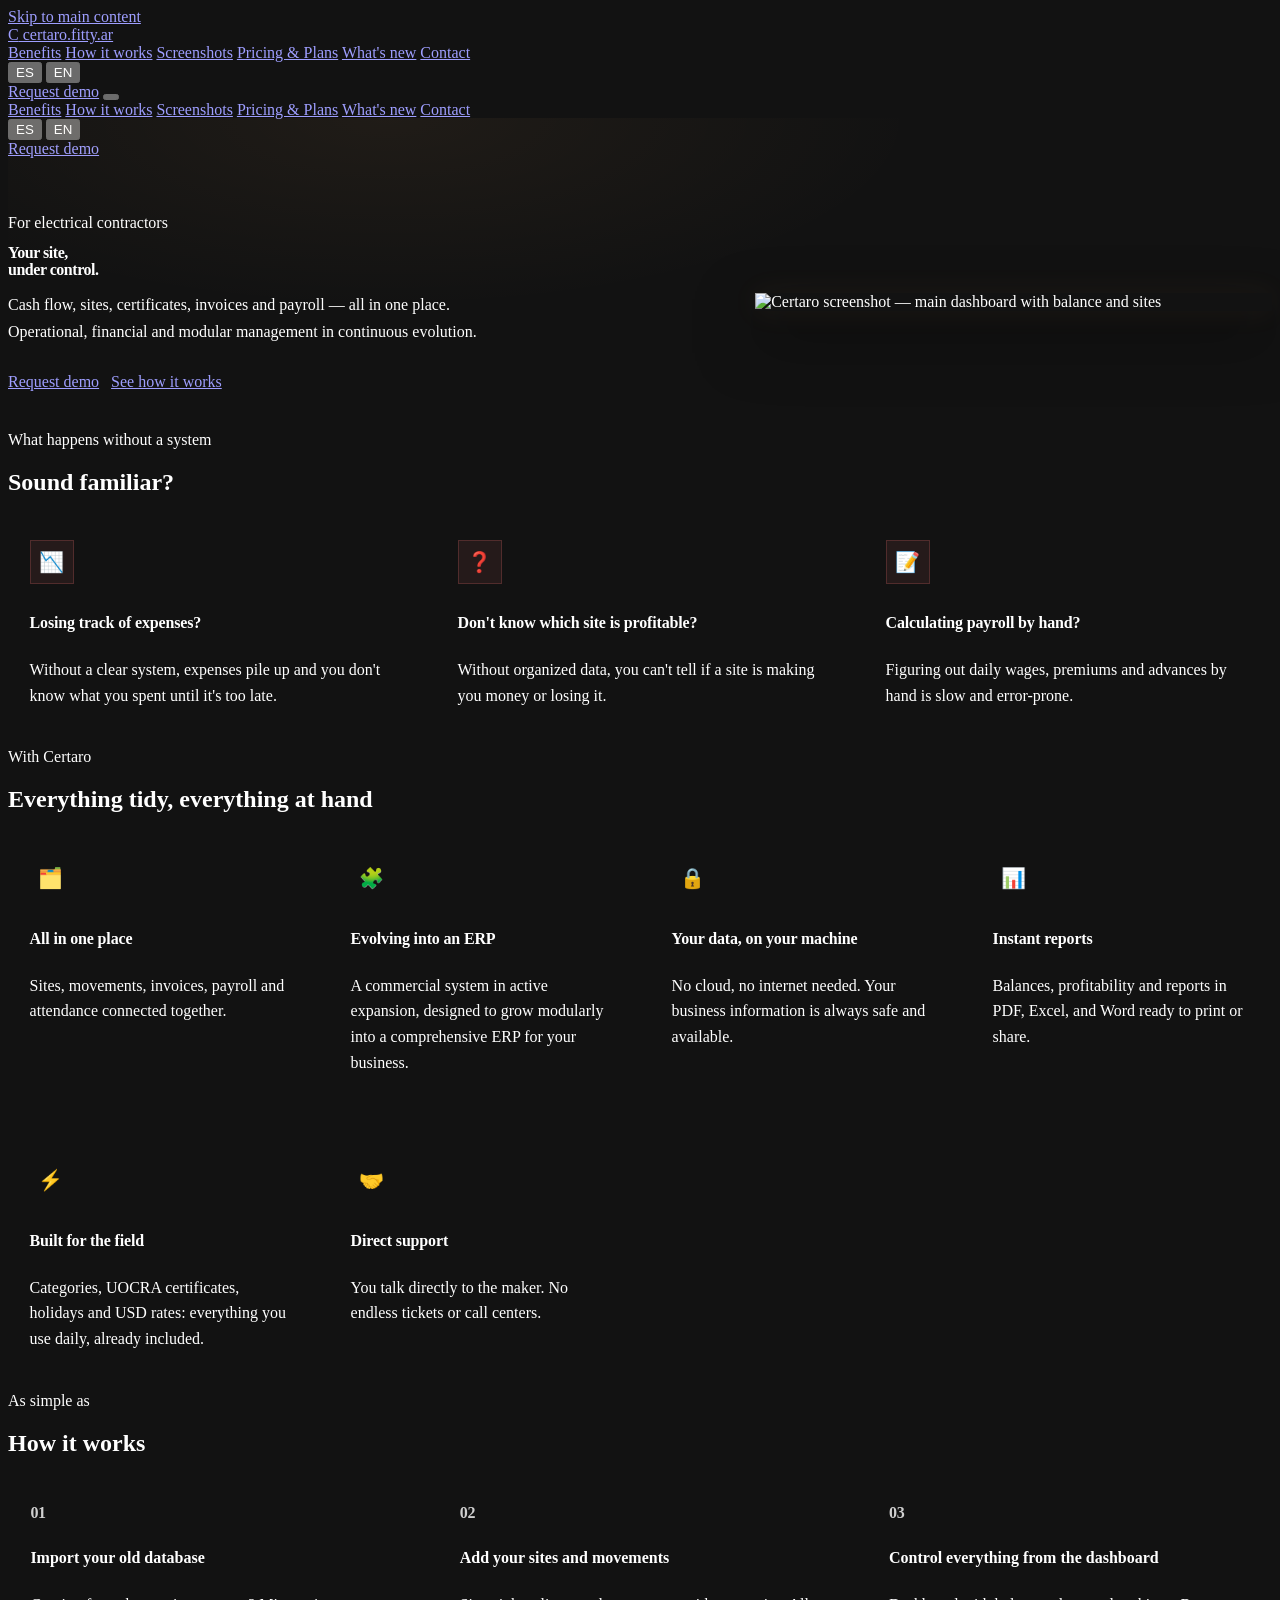
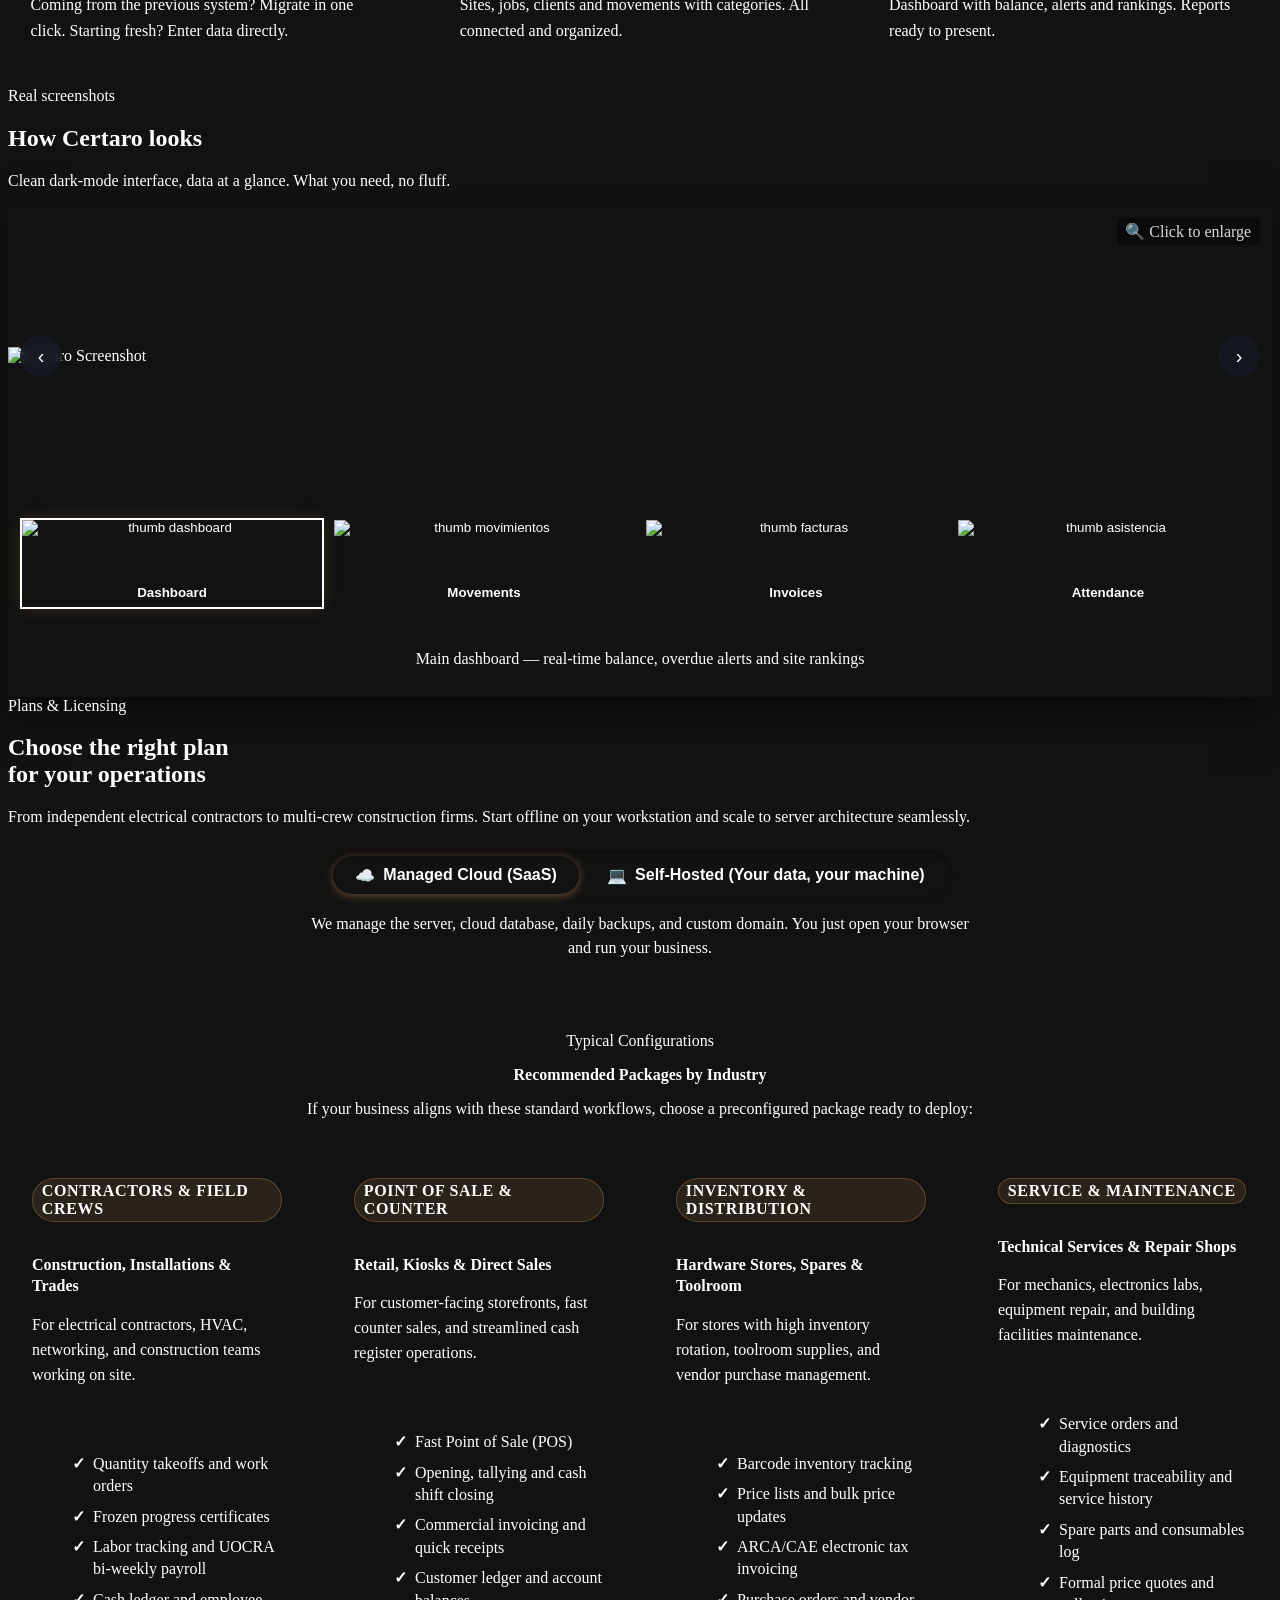
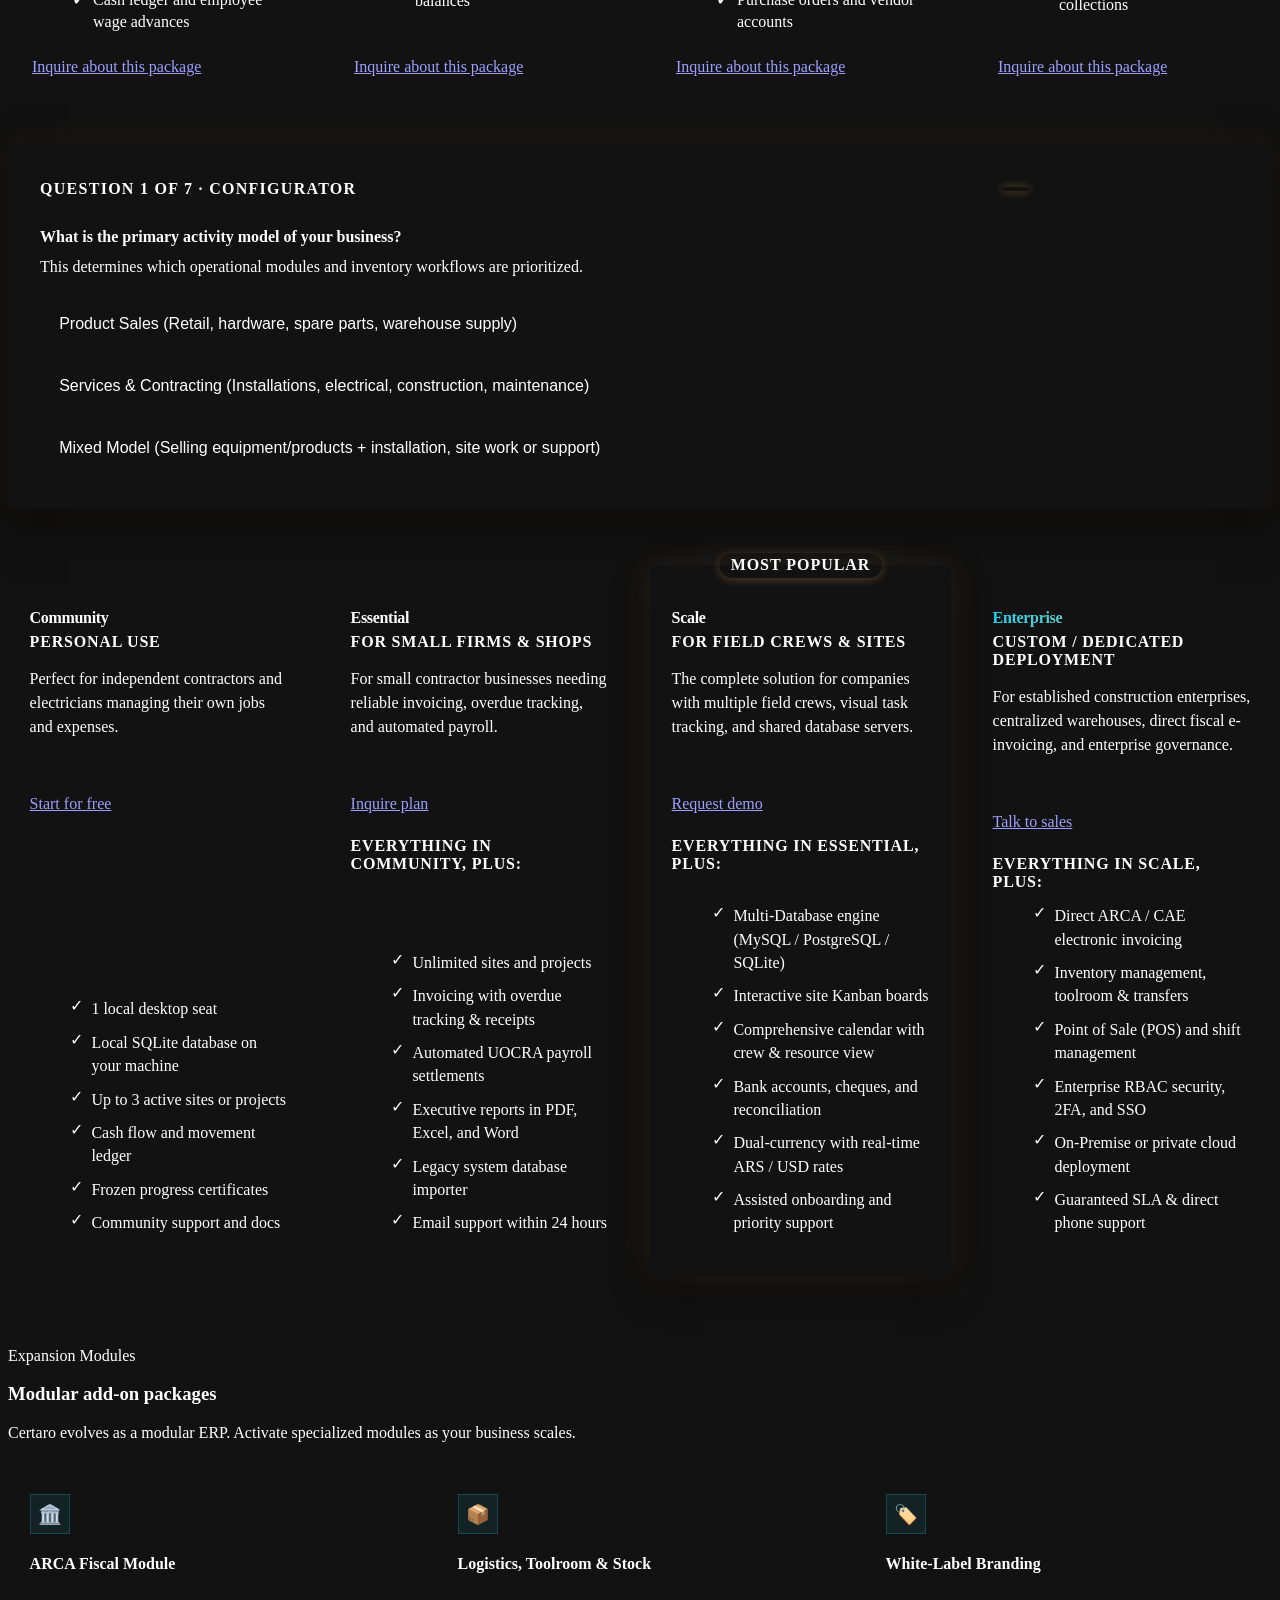
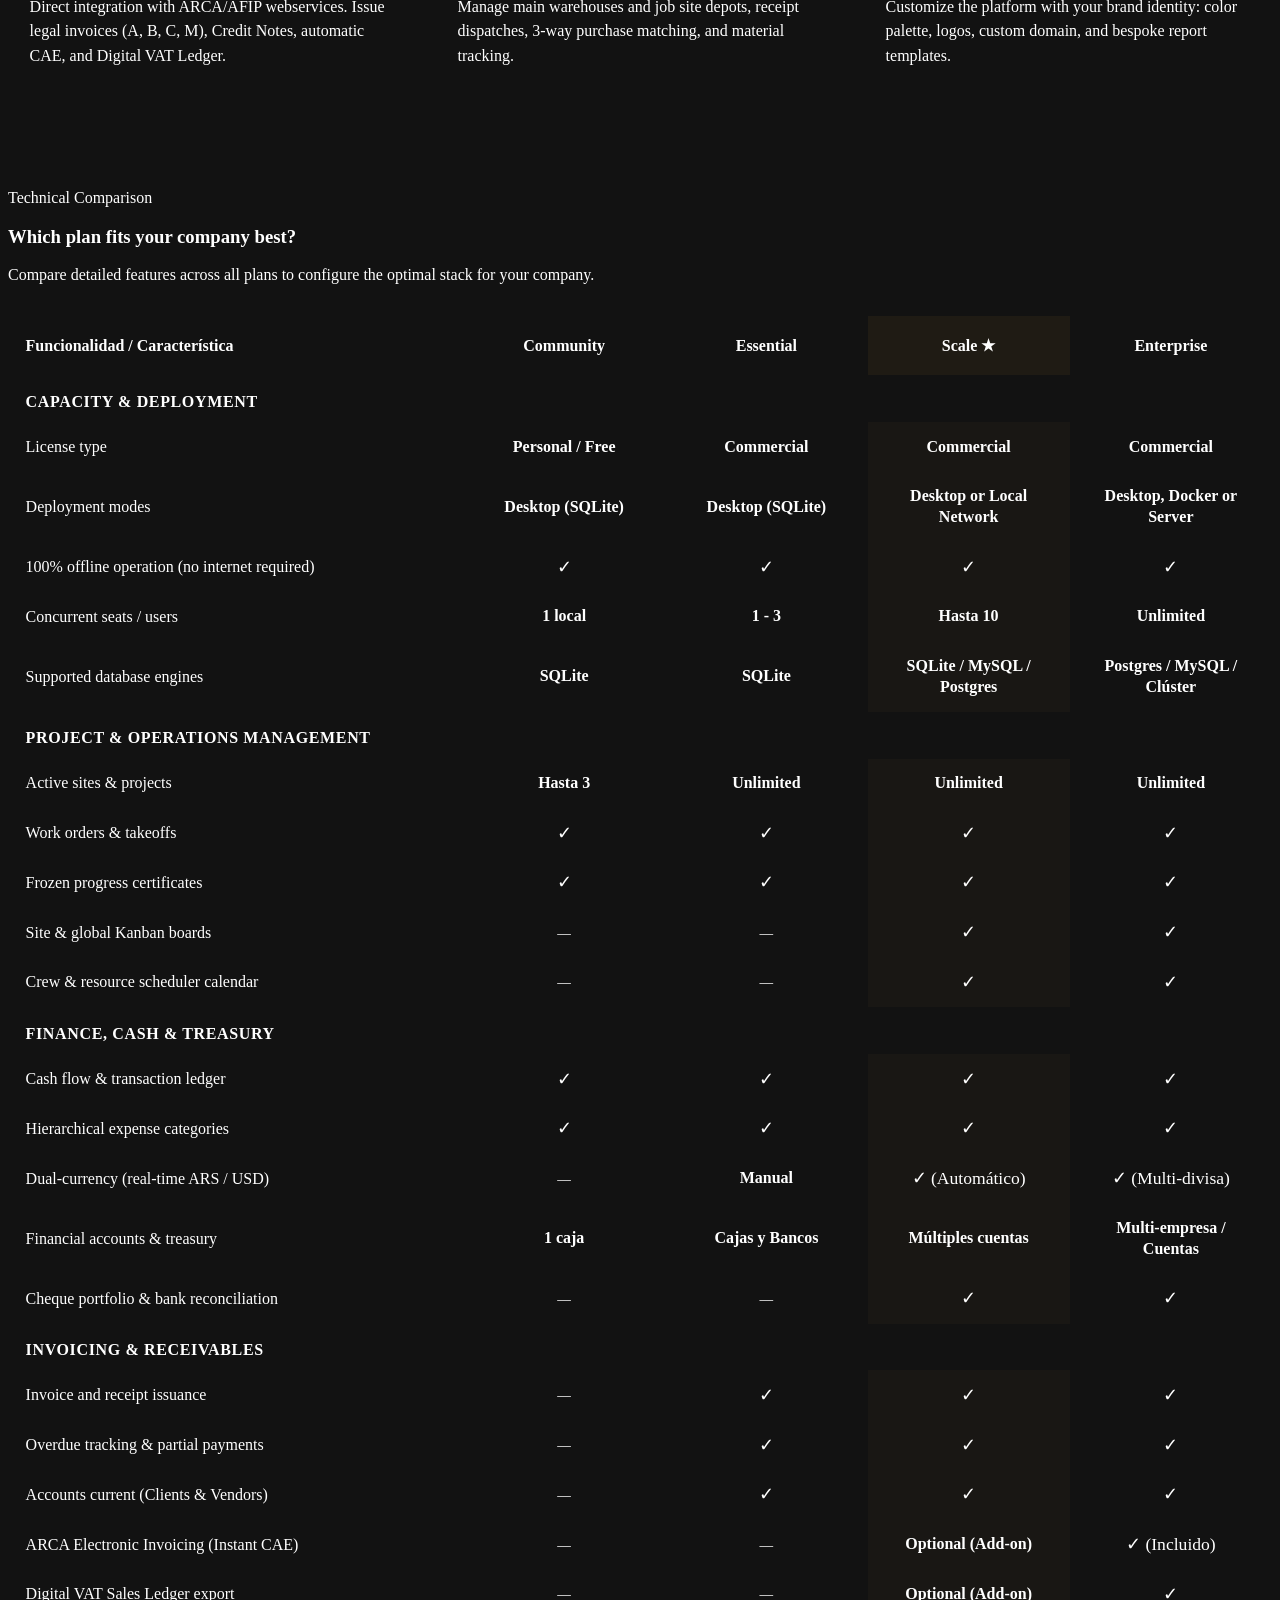
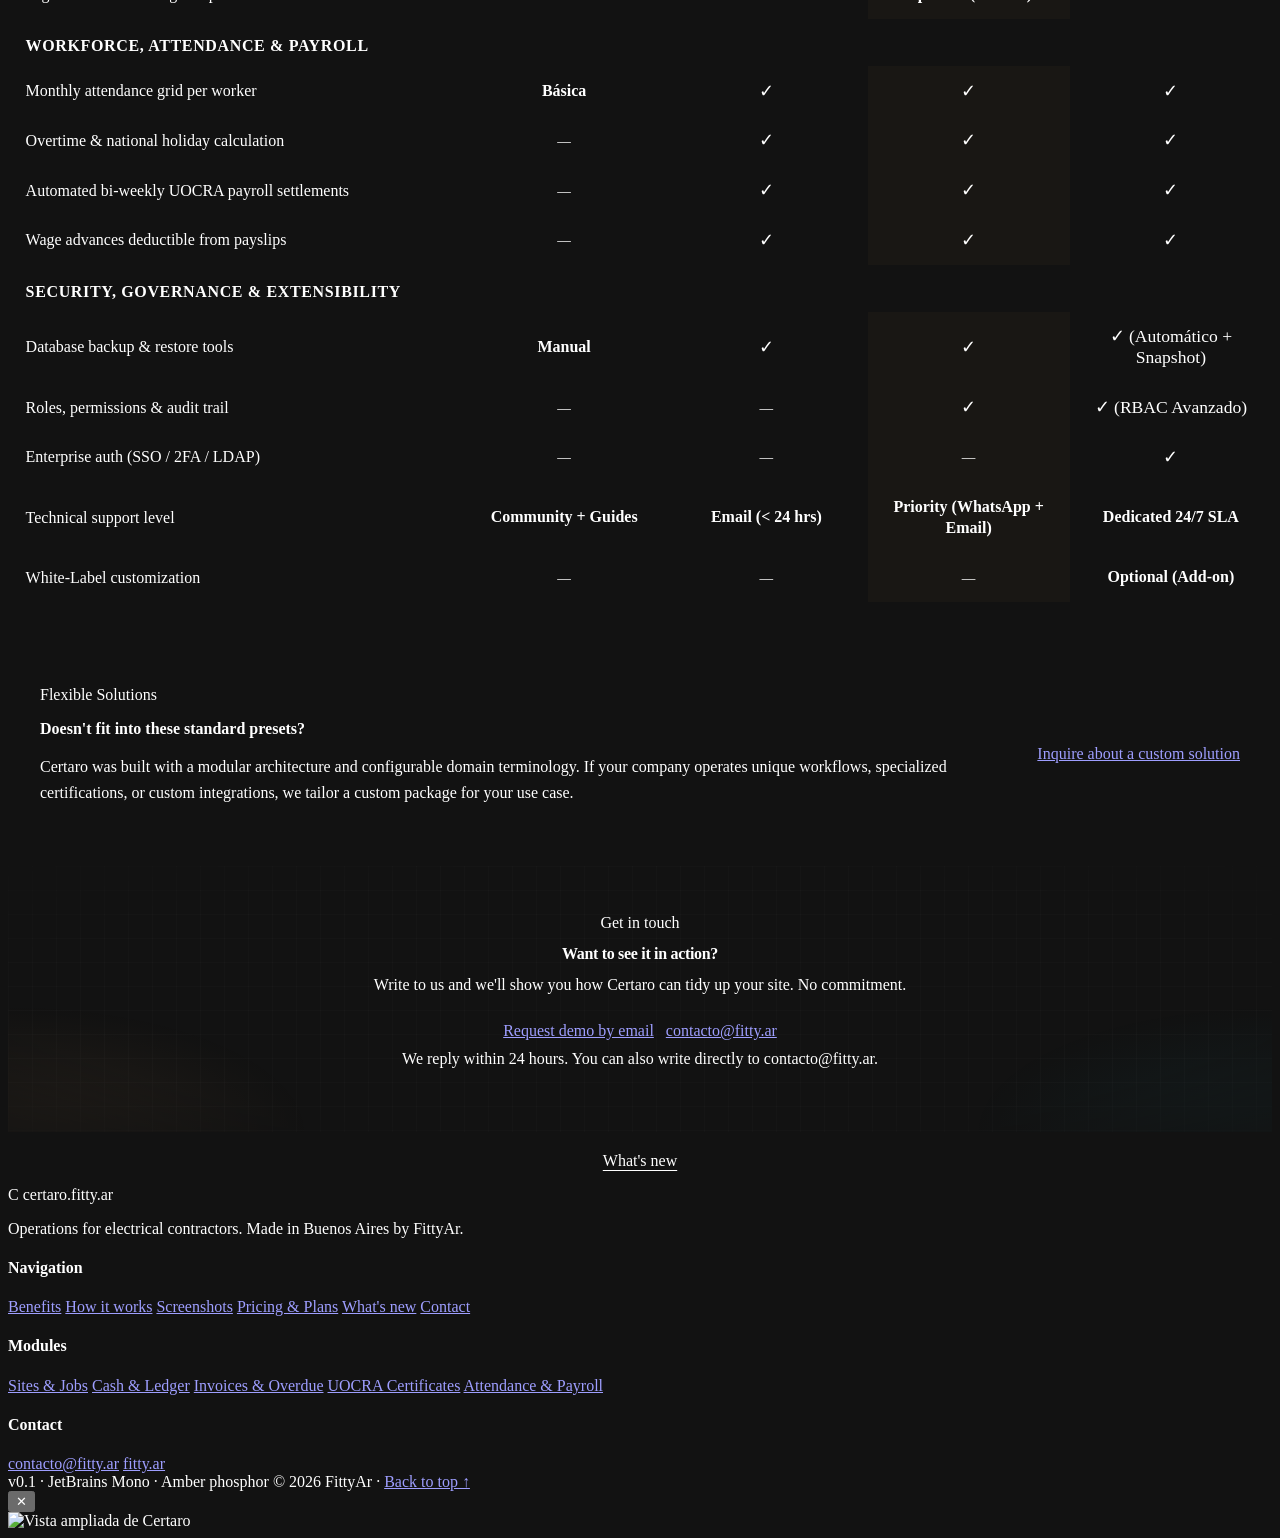
==== commit 3410c909: "feat(pricing): add industry presets and dynamic decision-tree configurator" ====
--- a/index.html
+++ b/index.html
@@ -241,125 +241,266 @@
     </p>
   </div>
 
-  <!-- ASISTENTE INTERACTIVO DE CONFIGURACION (WIZARD) -->
+  <!-- SECCION DE PRESETS POR RUBRO (FUERA DEL ASISTENTE) -->
+  <div class="presets-section">
+    <div class="presets-header">
+      <span class="eyebrow" data-i18n="presets.badge">Configuraciones Típicas</span>
+      <h3 class="section-title" style="font-size:var(--text-xl);" data-i18n="presets.title">Paquetes Recomendados por Rubro</h3>
+      <p class="section-subtitle" style="font-size:var(--text-sm);" data-i18n="presets.subtitle">Si tu operativa coincide con estos modelos de negocio, elegí un paquete preconfigurado listo para implementar:</p>
+    </div>
+    <div class="presets-grid">
+      <!-- Preset 1: Obras & Instalaciones -->
+      <div class="preset-card">
+        <div class="preset-card-top">
+          <span class="preset-badge-tag" data-i18n="presets.p1.tag">Contratistas & Cuadrillas</span>
+          <h4 class="preset-card-title" data-i18n="presets.p1.title">Obras, Instalaciones & Reformas</h4>
+          <p class="preset-card-desc" data-i18n="presets.p1.desc">Para electricistas, instaladores de redes, climatización y obras con personal en campo.</p>
+        </div>
+        <ul class="preset-features-list">
+          <li><span class="check-icon">✓</span> <span data-i18n="presets.p1.f1">Cómputos métricos y órdenes de trabajo</span></li>
+          <li><span class="check-icon">✓</span> <span data-i18n="presets.p1.f2">Certificados de avance congelados</span></li>
+          <li><span class="check-icon">✓</span> <span data-i18n="presets.p1.f3">Control de jornales y quincenas UOCRA</span></li>
+          <li><span class="check-icon">✓</span> <span data-i18n="presets.p1.f4">Flujo de caja y adelantos a operarios</span></li>
+        </ul>
+        <div class="preset-card-action">
+          <a class="btn btn-outline btn-sm" href="mailto:contacto@fitty.ar?subject=Consulta%20Paquete%20Obras%20e%20Instalaciones" data-i18n="presets.p1.cta">Consultar este paquete</a>
+        </div>
+      </div>
+
+      <!-- Preset 2: Mostrador & Retail -->
+      <div class="preset-card">
+        <div class="preset-card-top">
+          <span class="preset-badge-tag" data-i18n="presets.p2.tag">Mostrador & Retail</span>
+          <h4 class="preset-card-title" data-i18n="presets.p2.title">Comercios, Kioscos & Venta Directa</h4>
+          <p class="preset-card-desc" data-i18n="presets.p2.desc">Para locales con atención al público, venta rápida de mostrador y cobro ágil en caja.</p>
+        </div>
+        <ul class="preset-features-list">
+          <li><span class="check-icon">✓</span> <span data-i18n="presets.p2.f1">Punto de Venta (POS) rápido</span></li>
+          <li><span class="check-icon">✓</span> <span data-i18n="presets.p2.f2">Apertura, arqueo y cierre de caja</span></li>
+          <li><span class="check-icon">✓</span> <span data-i18n="presets.p2.f3">Facturación comercial y ticket rápido</span></li>
+          <li><span class="check-icon">✓</span> <span data-i18n="presets.p2.f4">Cuentas corrientes de clientes</span></li>
+        </ul>
+        <div class="preset-card-action">
+          <a class="btn btn-outline btn-sm" href="mailto:contacto@fitty.ar?subject=Consulta%20Paquete%20Comercios%20y%20Kioscos" data-i18n="presets.p2.cta">Consultar este paquete</a>
+        </div>
+      </div>
+
+      <!-- Preset 3: Ferreterías & Repuestos -->
+      <div class="preset-card">
+        <div class="preset-card-top">
+          <span class="preset-badge-tag" data-i18n="presets.p3.tag">Stock & Distribución</span>
+          <h4 class="preset-card-title" data-i18n="presets.p3.title">Ferreterías, Pañoles & Repuestos</h4>
+          <p class="preset-card-desc" data-i18n="presets.p3.desc">Para comercios con alta rotación de inventario, pañol de repuestos y compras a proveedores.</p>
+        </div>
+        <ul class="preset-features-list">
+          <li><span class="check-icon">✓</span> <span data-i18n="presets.p3.f1">Control de stock por código de barras</span></li>
+          <li><span class="check-icon">✓</span> <span data-i18n="presets.p3.f2">Listas de precios y actualización masiva</span></li>
+          <li><span class="check-icon">✓</span> <span data-i18n="presets.p3.f3">Facturación fiscal electrónica ARCA (CAE)</span></li>
+          <li><span class="check-icon">✓</span> <span data-i18n="presets.p3.f4">Gestión de compras y proveedores</span></li>
+        </ul>
+        <div class="preset-card-action">
+          <a class="btn btn-outline btn-sm" href="mailto:contacto@fitty.ar?subject=Consulta%20Paquete%20Ferreterias%20y%20Repuestos" data-i18n="presets.p3.cta">Consultar este paquete</a>
+        </div>
+      </div>
+
+      <!-- Preset 4: Talleres & Service -->
+      <div class="preset-card">
+        <div class="preset-card-top">
+          <span class="preset-badge-tag" data-i18n="presets.p4.tag">Postventa & Reparaciones</span>
+          <h4 class="preset-card-title" data-i18n="presets.p4.title">Servicios Técnicos & Talleres</h4>
+          <p class="preset-card-desc" data-i18n="presets.p4.desc">Para talleres mecánicos, laboratorios de electrónica, reparación de maquinaria y service.</p>
+        </div>
+        <ul class="preset-features-list">
+          <li><span class="check-icon">✓</span> <span data-i18n="presets.p4.f1">Órdenes de servicio y diagnóstico</span></li>
+          <li><span class="check-icon">✓</span> <span data-i18n="presets.p4.f2">Trazabilidad de equipos e historial</span></li>
+          <li><span class="check-icon">✓</span> <span data-i18n="presets.p4.f3">Registro de repuestos e insumos aplicados</span></li>
+          <li><span class="check-icon">✓</span> <span data-i18n="presets.p4.f4">Presupuestos formales y cobranzas</span></li>
+        </ul>
+        <div class="preset-card-action">
+          <a class="btn btn-outline btn-sm" href="mailto:contacto@fitty.ar?subject=Consulta%20Paquete%20Servicios%20Tecnicos%20y%20Talleres" data-i18n="presets.p4.cta">Consultar este paquete</a>
+        </div>
+      </div>
+    </div>
+  </div>
+
+  <!-- CONFIGURADOR INTERACTIVO (ÁRBOL DE DECISIÓN) -->
   <div class="wizard-box" id="wizardBox">
     <div class="wizard-progress-bar">
-      <span class="wizard-step-indicator" id="wizardStepIndicator">PASO 1 DE 4 · ASISTENTE INTELIGENTE</span>
-      <div class="wizard-progress-dots">
-        <span class="wizard-dot active" id="wDot1"></span>
-        <span class="wizard-dot" id="wDot2"></span>
-        <span class="wizard-dot" id="wDot3"></span>
-        <span class="wizard-dot" id="wDot4"></span>
-      </div>
-    </div>
-
-    <!-- Paso 1 -->
-    <div class="wizard-step-content" id="wStep1">
-      <h3 class="wizard-step-title" data-i18n="wizard.step1.title">Paso 1: ¿Cuál es la actividad principal de tu empresa?</h3>
+      <span class="wizard-step-indicator" id="wizardStepIndicator">PREGUNTA 1 · CONFIGURADOR</span>
+      <div class="wizard-progress-dots" id="wizardProgressDots"></div>
+    </div>
+
+    <!-- Pregunta 1: Modelo de Actividad -->
+    <div class="wizard-step-content" id="step_q1">
+      <h3 class="wizard-step-title" data-i18n="cfg.q1.title">¿Cuál es el modelo de actividad principal de tu negocio?</h3>
+      <p class="wizard-step-desc" data-i18n="cfg.q1.desc">Esto define qué módulos operativos y flujos de inventario se priorizarán.</p>
       <div class="wizard-options-list">
-        <button type="button" class="wizard-option-btn" onclick="selectWizardOption(1, 'instalaciones')">
-          <span data-i18n="wizard.step1.opt1">Instalaciones & Oficios (Electricidad, Climatización, Redes, Sanitarios)</span>
-        </button>
-        <button type="button" class="wizard-option-btn" onclick="selectWizardOption(1, 'obras')">
-          <span data-i18n="wizard.step1.opt2">Obras Menores, Reformas & Construcción (Pintura, Durlock, Albañilería)</span>
-        </button>
-        <button type="button" class="wizard-option-btn" onclick="selectWizardOption(1, 'servicios')">
-          <span data-i18n="wizard.step1.opt3">Servicios Técnicos, Talleres & Mantenimiento Edilicio/Industrial</span>
-        </button>
-        <button type="button" class="wizard-option-btn" onclick="selectWizardOption(1, 'mostrador')">
-          <span data-i18n="wizard.step1.opt4">Venta de Mostrador, Pañol & Ferretería (Insumos, Repuestos)</span>
-        </button>
-        <button type="button" class="wizard-option-btn" onclick="selectWizardOption(1, 'otro')">
-          <span data-i18n="wizard.step1.opt5">Otro rubro / Actividad mixta comercial</span>
-        </button>
-      </div>
-    </div>
-
-    <!-- Paso 2 -->
-    <div class="wizard-step-content" id="wStep2" style="display:none;">
-      <h3 class="wizard-step-title" data-i18n="wizard.step2.title">Paso 2: ¿Cómo está compuesto tu equipo y operativa diaria?</h3>
+        <button type="button" class="wizard-option-btn" onclick="handleTreeAnswer('q1', 'prod')">
+          <span data-i18n="cfg.q1.opt.prod">Venta de Productos (Comercio, ferretería, repuestos, pañol, insumos)</span>
+        </button>
+        <button type="button" class="wizard-option-btn" onclick="handleTreeAnswer('q1', 'serv')">
+          <span data-i18n="cfg.q1.opt.serv">Prestación de Servicios u Obras (Instalaciones, electricistas, obras, mantenimiento)</span>
+        </button>
+        <button type="button" class="wizard-option-btn" onclick="handleTreeAnswer('q1', 'mixto')">
+          <span data-i18n="cfg.q1.opt.mixto">Modelo Mixto (Comercialización de productos + instalación, obra o soporte)</span>
+        </button>
+      </div>
+    </div>
+
+    <!-- Pregunta 2A: Puntos de Venta y Depósitos (para Productos o Mixto) -->
+    <div class="wizard-step-content" id="step_q2a" style="display:none;">
+      <h3 class="wizard-step-title" data-i18n="cfg.q2a.title">¿Cómo operan tus puntos de venta y depósitos?</h3>
+      <p class="wizard-step-desc" data-i18n="cfg.q2a.desc">Determina si requerís sincronización multi-local y transferencias de mercadería.</p>
       <div class="wizard-options-list">
-        <button type="button" class="wizard-option-btn" onclick="selectWizardOption(2, 'solo')">
-          <span data-i18n="wizard.step2.opt1">Trabajo unipersonal / Autónomo (yo mismo gestiono y ejecuto)</span>
-        </button>
-        <button type="button" class="wizard-option-btn" onclick="selectWizardOption(2, 'equipo_chico')">
-          <span data-i18n="wizard.step2.opt2">Cuadrilla reducida (hasta 5-10 operarios en calle y oficina)</span>
-        </button>
-        <button type="button" class="wizard-option-btn" onclick="selectWizardOption(2, 'multi_cuadrilla')">
-          <span data-i18n="wizard.step2.opt3">Múltiples cuadrillas y proyectos simultáneos con personal a cargo</span>
-        </button>
-        <button type="button" class="wizard-option-btn" onclick="selectWizardOption(2, 'empresa_grande')">
-          <span data-i18n="wizard.step2.opt4">Empresa consolidada con mostrador, pañol central y administración</span>
+        <button type="button" class="wizard-option-btn" onclick="handleTreeAnswer('q2a', 'single')">
+          <span data-i18n="cfg.q2a.opt.single">1 solo local o mostrador comercial con caja física</span>
+        </button>
+        <button type="button" class="wizard-option-btn" onclick="handleTreeAnswer('q2a', 'multi')">
+          <span data-i18n="cfg.q2a.opt.multi">Múltiples sucursales, locales o depósitos distribuidos</span>
+        </button>
+        <button type="button" class="wizard-option-btn" onclick="handleTreeAnswer('q2a', 'warehouse')">
+          <span data-i18n="cfg.q2a.opt.warehouse">Sin local a la calle (depósito central, venta mayorista o despacho)</span>
         </button>
       </div>
       <div class="wizard-nav">
-        <button type="button" class="btn btn-ghost btn-sm" onclick="prevWizardStep(1)" data-i18n="wizard.btn.prev">← Anterior</button>
-      </div>
-    </div>
-
-    <!-- Paso 3 -->
-    <div class="wizard-step-content" id="wStep3" style="display:none;">
-      <h3 class="wizard-step-title" data-i18n="wizard.step3.title">Paso 3: ¿Qué necesidades son prioritarias en este momento?</h3>
+        <button type="button" class="btn btn-ghost btn-sm" onclick="treeGoBack()" data-i18n="cfg.btn.prev">← Anterior</button>
+      </div>
+    </div>
+
+    <!-- Pregunta 2B: Ámbito Operativo (para Servicios) -->
+    <div class="wizard-step-content" id="step_q2b" style="display:none;">
+      <h3 class="wizard-step-title" data-i18n="cfg.q2b.title">¿Dónde y cómo ejecuta los trabajos tu equipo?</h3>
+      <p class="wizard-step-desc" data-i18n="cfg.q2b.desc">Define el tipo de seguimiento de tareas y certificación requerida.</p>
       <div class="wizard-options-list">
-        <button type="button" class="wizard-option-btn" onclick="selectWizardOption(3, 'caja_obras')">
-          <span data-i18n="wizard.step3.opt1">Control de gastos, caja diaria y certificados de avance</span>
-        </button>
-        <button type="button" class="wizard-option-btn" onclick="selectWizardOption(3, 'factura_sueldos')">
-          <span data-i18n="wizard.step3.opt2">Facturación comercial, cobros, mora y liquidaciones quincenales</span>
-        </button>
-        <button type="button" class="wizard-option-btn" onclick="selectWizardOption(3, 'kanban_bancos')">
-          <span data-i18n="wizard.step3.opt3">Tableros Kanban de obras, calendario de cuadrillas y bancos/cheques</span>
-        </button>
-        <button type="button" class="wizard-option-btn" onclick="selectWizardOption(3, 'arca_stock')">
-          <span data-i18n="wizard.step3.opt4">Facturación fiscal electrónica ARCA/CAE y control de stock/pañol</span>
+        <button type="button" class="wizard-option-btn" onclick="handleTreeAnswer('q2b', 'field')">
+          <span data-i18n="cfg.q2b.opt.field">En campo o en obra del cliente (cuadrillas móviles en calle)</span>
+        </button>
+        <button type="button" class="wizard-option-btn" onclick="handleTreeAnswer('q2b', 'workshop')">
+          <span data-i18n="cfg.q2b.opt.workshop">En taller o banco de trabajo propio (reparaciones, armado, service técnico)</span>
+        </button>
+        <button type="button" class="wizard-option-btn" onclick="handleTreeAnswer('q2b', 'hybrid')">
+          <span data-i18n="cfg.q2b.opt.hybrid">Combinado (atención en taller central y visitas a domicilio / obra)</span>
         </button>
       </div>
       <div class="wizard-nav">
-        <button type="button" class="btn btn-ghost btn-sm" onclick="prevWizardStep(2)" data-i18n="wizard.btn.prev">← Anterior</button>
-      </div>
-    </div>
-
-    <!-- Paso 4 -->
-    <div class="wizard-step-content" id="wStep4" style="display:none;">
-      <h3 class="wizard-step-title" data-i18n="wizard.step4.title">Paso 4: ¿Dónde preferís que residan tus datos?</h3>
+        <button type="button" class="btn btn-ghost btn-sm" onclick="treeGoBack()" data-i18n="cfg.btn.prev">← Anterior</button>
+      </div>
+    </div>
+
+    <!-- Pregunta 3: Canal Online / Catálogo Web (para Productos o Mixto) -->
+    <div class="wizard-step-content" id="step_q3" style="display:none;">
+      <h3 class="wizard-step-title" data-i18n="cfg.q3.title">¿Tenés o proyectás integrar una tienda online / catálogo web?</h3>
+      <p class="wizard-step-desc" data-i18n="cfg.q3.desc">Permite habilitar conectores de catálogo web y pedidos digitales.</p>
       <div class="wizard-options-list">
-        <button type="button" class="wizard-option-btn" onclick="selectWizardOption(4, 'cloud')">
-          <span data-i18n="wizard.step4.opt1">Cloud Gestionado (acceso web desde cualquier equipo, sin instalar nada)</span>
-        </button>
-        <button type="button" class="wizard-option-btn" onclick="selectWizardOption(4, 'local')">
-          <span data-i18n="wizard.step4.opt2">Auto-alojado local (app instalada en mi PC o servidor propio)</span>
+        <button type="button" class="wizard-option-btn" onclick="handleTreeAnswer('q3', 'yes')">
+          <span data-i18n="cfg.q3.opt.yes">Sí, queremos catálogo web / tienda online sincronizada con stock</span>
+        </button>
+        <button type="button" class="wizard-option-btn" onclick="handleTreeAnswer('q3', 'no')">
+          <span data-i18n="cfg.q3.opt.no">No por ahora, solo gestión física presencial y pedidos manuales</span>
         </button>
       </div>
       <div class="wizard-nav">
-        <button type="button" class="btn btn-ghost btn-sm" onclick="prevWizardStep(3)" data-i18n="wizard.btn.prev">← Anterior</button>
-      </div>
-    </div>
-
-    <!-- Resultado Recomendado -->
-    <div class="wizard-step-content" id="wStepResult" style="display:none;">
+        <button type="button" class="btn btn-ghost btn-sm" onclick="treeGoBack()" data-i18n="cfg.btn.prev">← Anterior</button>
+      </div>
+    </div>
+
+    <!-- Pregunta 4: Tamaño del Equipo y Concurrencia -->
+    <div class="wizard-step-content" id="step_q4" style="display:none;">
+      <h3 class="wizard-step-title" data-i18n="cfg.q4.title">¿Cuántas personas forman parte de tu equipo de trabajo?</h3>
+      <p class="wizard-step-desc" data-i18n="cfg.q4.desc">Determina la concurrencia de puestos, permisos y tipo de base de datos.</p>
+      <div class="wizard-options-list">
+        <button type="button" class="wizard-option-btn" onclick="handleTreeAnswer('q4', 'solo')">
+          <span data-i18n="cfg.q4.opt.solo">Trabajo unipersonal / Autónomo (yo mismo gestiono y ejecuto)</span>
+        </button>
+        <button type="button" class="wizard-option-btn" onclick="handleTreeAnswer('q4', 'small')">
+          <span data-i18n="cfg.q4.opt.small">Equipo chico (2 a 5 personas en campo u oficina)</span>
+        </button>
+        <button type="button" class="wizard-option-btn" onclick="handleTreeAnswer('q4', 'medium')">
+          <span data-i18n="cfg.q4.opt.medium">Empresa en crecimiento (6 a 15 personas con roles diferenciados)</span>
+        </button>
+        <button type="button" class="wizard-option-btn" onclick="handleTreeAnswer('q4', 'large')">
+          <span data-i18n="cfg.q4.opt.large">Estructura consolidada (más de 15 personas y múltiples sectores)</span>
+        </button>
+      </div>
+      <div class="wizard-nav">
+        <button type="button" class="btn btn-ghost btn-sm" onclick="treeGoBack()" data-i18n="cfg.btn.prev">← Anterior</button>
+      </div>
+    </div>
+
+    <!-- Pregunta 5: Nómina y Sueldos (Solo si equipo > 1) -->
+    <div class="wizard-step-content" id="step_q5" style="display:none;">
+      <h3 class="wizard-step-title" data-i18n="cfg.q5.title">¿Necesitás gestionar jornales, asistencia o liquidación de sueldos?</h3>
+      <p class="wizard-step-desc" data-i18n="cfg.q5.desc">Calcula quincenas automáticas, horas extras, feriados y convenios (UOCRA, etc.).</p>
+      <div class="wizard-options-list">
+        <button type="button" class="wizard-option-btn" onclick="handleTreeAnswer('q5', 'yes')">
+          <span data-i18n="cfg.q5.opt.yes">Sí, liquidamos jornales o sueldos quincenales/mensuales internamente</span>
+        </button>
+        <button type="button" class="wizard-option-btn" onclick="handleTreeAnswer('q5', 'no')">
+          <span data-i18n="cfg.q5.opt.no">No, el personal se liquida de forma externa o son contratistas independientes</span>
+        </button>
+      </div>
+      <div class="wizard-nav">
+        <button type="button" class="btn btn-ghost btn-sm" onclick="treeGoBack()" data-i18n="cfg.btn.prev">← Anterior</button>
+      </div>
+    </div>
+
+    <!-- Pregunta 6: Modalidad de Infraestructura -->
+    <div class="wizard-step-content" id="step_q6" style="display:none;">
+      <h3 class="wizard-step-title" data-i18n="cfg.q6.title">¿Dónde preferís que residan tus datos y el sistema?</h3>
+      <p class="wizard-step-desc" data-i18n="cfg.q6.desc">Elegí si preferís cero mantenimiento en la nube o control 100% local en tu hardware.</p>
+      <div class="wizard-options-list">
+        <button type="button" class="wizard-option-btn" onclick="handleTreeAnswer('q6', 'cloud')">
+          <span data-i18n="cfg.q6.opt.cloud">Cloud Gestionado (SaaS) — Acceso web desde cualquier dispositivo, backups y dominio</span>
+        </button>
+        <button type="button" class="wizard-option-btn" onclick="handleTreeAnswer('q6', 'local')">
+          <span data-i18n="cfg.q6.opt.local">Hardware Propio / Local (On-Premise) — Instalado en tu PC o servidor, 100% offline</span>
+        </button>
+      </div>
+      <div class="wizard-nav">
+        <button type="button" class="btn btn-ghost btn-sm" onclick="treeGoBack()" data-i18n="cfg.btn.prev">← Anterior</button>
+      </div>
+    </div>
+
+    <!-- Pregunta 7: Requerimientos Fiscales y Tesorería -->
+    <div class="wizard-step-content" id="step_q7" style="display:none;">
+      <h3 class="wizard-step-title" data-i18n="cfg.q7.title">¿Qué nivel de integración fiscal y financiera necesitás?</h3>
+      <p class="wizard-step-desc" data-i18n="cfg.q7.desc">Define el soporte de facturación electrónica con AFIP/ARCA y gestión bancaria.</p>
+      <div class="wizard-options-list">
+        <button type="button" class="wizard-option-btn" onclick="handleTreeAnswer('q7', 'fiscal')">
+          <span data-i18n="cfg.q7.opt.fiscal">Facturación fiscal electrónica directa ARCA/CAE y libro IVA digital</span>
+        </button>
+        <button type="button" class="wizard-option-btn" onclick="handleTreeAnswer('q7', 'treasury')">
+          <span data-i18n="cfg.q7.opt.treasury">Manejo bimonetario (ARS/USD), carteras de cheques y cuentas bancarias múltiples</span>
+        </button>
+        <button type="button" class="wizard-option-btn" onclick="handleTreeAnswer('q7', 'basic')">
+          <span data-i18n="cfg.q7.opt.basic">Control comercial estándar de cobros y caja diaria (sin fiscal directo)</span>
+        </button>
+      </div>
+      <div class="wizard-nav">
+        <button type="button" class="btn btn-ghost btn-sm" onclick="treeGoBack()" data-i18n="cfg.btn.prev">← Anterior</button>
+      </div>
+    </div>
+
+    <!-- Tarjeta de Resultado Final Recomendado -->
+    <div class="wizard-step-content" id="step_result" style="display:none;">
       <div class="wizard-result-box">
         <div class="wizard-result-header">
           <div>
-            <span style="font-size:var(--text-xs); color:var(--color-text-dim); text-transform:uppercase; font-weight:700;" data-i18n="wizard.result.title">Tu Configuración Recomendada:</span>
-            <div class="wizard-result-plan-badge" id="wResPlanName">Scale ★</div>
+            <span style="font-size:var(--text-xs); color:var(--color-text-dim); text-transform:uppercase; font-weight:700;" data-i18n="cfg.res.title">Tu Configuración Personalizada:</span>
+            <div class="wizard-result-plan-badge" id="treeResPlanName">Scale ★</div>
           </div>
-          <span class="wizard-result-deploy-tag" id="wResDeployTag">☁️ Cloud Gestionado</span>
+          <span class="wizard-result-deploy-tag" id="treeResDeployTag">☁️ Cloud Gestionado</span>
         </div>
         <div class="wizard-result-body">
-          <p class="wizard-result-reason" id="wResReason">
-            Basado en tu actividad y dinámica de trabajo, este paquete te brinda control total con la máxima agilidad operativa.
-          </p>
-          <div style="font-size:var(--text-xs); font-weight:700; color:var(--color-text-dim); margin-bottom:.5rem; text-transform:uppercase;" data-i18n="wizard.result.addons">
-            Módulos / Add-ons sugeridos:
+          <p class="wizard-result-reason" id="treeResReason"></p>
+          <div style="font-size:var(--text-xs); font-weight:700; color:var(--color-text-dim); margin-bottom:.5rem; text-transform:uppercase;" data-i18n="cfg.res.addons">
+            Módulos & Add-ons Sugeridos:
           </div>
-          <ul class="wizard-result-addons" id="wResAddonsList">
-            <li>✓ Tableros Kanban de Obra</li>
-            <li>✓ Calendario de Cuadrillas</li>
-          </ul>
+          <ul class="wizard-result-addons" id="treeResAddonsList"></ul>
         </div>
         <div class="wizard-result-actions">
-          <a class="btn btn-primary" id="wResCtaBtn" href="#contact" data-i18n="wizard.btn.cta">Solicitar esta configuración por mail</a>
-          <button type="button" class="btn btn-ghost btn-sm" onclick="resetWizard()" data-i18n="wizard.btn.reset">Volver a empezar</button>
+          <a class="btn btn-primary" id="treeResCtaBtn" href="#contact" data-i18n="cfg.btn.cta">Solicitar esta configuración personalizada</a>
+          <button type="button" class="btn btn-ghost btn-sm" onclick="resetDecisionTree()" data-i18n="cfg.btn.reset">Volver a empezar</button>
         </div>
       </div>
     </div>
@@ -959,202 +1100,275 @@
   }
 }
 
-// — Interactive Package Wizard —
-const wizardState = {
-  step: 1,
-  answers: { 1: null, 2: null, 3: null, 4: null }
+// — Decision Tree Configurator Engine —
+const treeState = {
+  currentStep: "q1",
+  answers: {},
+  history: [] // stores previous question IDs
 };
 
-let currentRecommendedPlan = "Scale ★";
-
-const wizardReasons = {
+const allQuestionIds = ["q1", "q2a", "q2b", "q3", "q4", "q5", "q6", "q7", "result"];
+
+function getNextQuestionId(currentQ, val) {
+  if (currentQ === "q1") {
+    if (val === "serv") return "q2b";
+    return "q2a"; // prod or mixto
+  }
+  if (currentQ === "q2a") {
+    return "q3"; // web store
+  }
+  if (currentQ === "q2b") {
+    return "q4"; // team size
+  }
+  if (currentQ === "q3") {
+    return "q4"; // team size
+  }
+  if (currentQ === "q4") {
+    if (val === "solo") {
+      return "q6"; // skip payroll question for solo operators
+    }
+    return "q5"; // payroll question
+  }
+  if (currentQ === "q5") {
+    return "q6"; // deploy mode
+  }
+  if (currentQ === "q6") {
+    return "q7"; // fiscal & treasury
+  }
+  if (currentQ === "q7") {
+    return "result";
+  }
+  return "result";
+}
+
+function calculatePathTotalSteps() {
+  const q1 = treeState.answers["q1"];
+  const q4 = treeState.answers["q4"];
+
+  let total = 1; // q1
+  if (q1 === "serv") {
+    total += 1; // q2b
+  } else {
+    total += 2; // q2a + q3
+  }
+  total += 1; // q4
+  if (q4 && q4 !== "solo") {
+    total += 1; // q5
+  } else if (!q4) {
+    total += 1; // assume standard path until answered
+  }
+  total += 1; // q6
+  total += 1; // q7
+  return total;
+}
+
+function handleTreeAnswer(questionId, value) {
+  treeState.answers[questionId] = value;
+
+  const container = document.getElementById(`step_${questionId}`);
+  if (container) {
+    container.querySelectorAll(".wizard-option-btn").forEach(b => b.classList.remove("selected"));
+  }
+  if (window.event && window.event.currentTarget) {
+    window.event.currentTarget.classList.add("selected");
+  }
+
+  const nextStep = getNextQuestionId(questionId, value);
+  treeState.history.push(questionId);
+  showTreeStep(nextStep);
+}
+
+function treeGoBack() {
+  if (treeState.history.length === 0) return;
+  const prevStep = treeState.history.pop();
+  showTreeStep(prevStep);
+}
+
+function resetDecisionTree() {
+  for (const k in treeState.answers) delete treeState.answers[k];
+  treeState.history = [];
+  document.querySelectorAll(".wizard-option-btn").forEach(b => b.classList.remove("selected"));
+  showTreeStep("q1");
+}
+
+function showTreeStep(stepId) {
+  treeState.currentStep = stepId;
+
+  allQuestionIds.forEach(id => {
+    const el = document.getElementById(`step_${id}`);
+    if (el) el.style.display = (id === stepId) ? "block" : "none";
+  });
+
+  const ind = document.getElementById("wizardStepIndicator");
+  const dotsContainer = document.getElementById("wizardProgressDots");
+
+  if (stepId === "result") {
+    if (ind) ind.textContent = t("cfg.res.title");
+    if (dotsContainer) {
+      dotsContainer.innerHTML = "";
+      const total = calculatePathTotalSteps();
+      for (let i = 0; i < total; i++) {
+        const dot = document.createElement("span");
+        dot.className = "wizard-dot active";
+        dotsContainer.appendChild(dot);
+      }
+    }
+    renderTreeResult();
+  } else {
+    const currentNum = treeState.history.length + 1;
+    const total = calculatePathTotalSteps();
+    if (ind) {
+      ind.textContent = `${t("cfg.step_prefix")} ${currentNum} ${t("cfg.step_of")} ${total} ${t("cfg.step_suffix")}`;
+    }
+    if (dotsContainer) {
+      dotsContainer.innerHTML = "";
+      for (let i = 1; i <= total; i++) {
+        const dot = document.createElement("span");
+        dot.className = "wizard-dot" + (i <= currentNum ? " active" : "");
+        dotsContainer.appendChild(dot);
+      }
+    }
+  }
+}
+
+const treeReasons = {
   community: {
-    es: "Diseñado para profesionales independientes que necesitan ordenar comprobantes, caja diaria y cómputos sin costo ni complejidad de servidores.",
-    en: "Designed for independent professionals needing to organize vouchers, daily cash flow, and cost estimates without recurring infrastructure costs."
+    es: "Diseñado para profesionales independientes que gestionan sus propios trabajos y caja diaria con base de datos en su equipo, sin costos recurrentes.",
+    en: "Designed for solo operators managing their own work orders and daily cash ledger on their machine with zero recurring hosting costs."
   },
   essential: {
-    es: "Ideal para equipos y contratistas que precisan emitir comprobantes comerciales, seguir cuentas corrientes y liquidar jornales de forma ágil.",
-    en: "Ideal for growing teams needing commercial invoicing, customer ledger tracking, and automated worker payroll without server hassles."
+    es: "Ideal para equipos chicos y comercios que precisan facturación ordenada, seguimiento de cobros y liquidación de jornales.",
+    en: "Ideal for small teams and storefronts needing organized invoicing, collection tracking, and automated worker payroll."
   },
   scale: {
-    es: "Perfecto para empresas con cuadrillas activas que requieren sincronización multi-usuario, tableros Kanban visuales y tesorería bancaria en tiempo real.",
-    en: "Perfect for active contractors with multiple crews requiring multi-user sync, visual Kanban boards, and real-time bank reconciliation."
+    es: "Perfecto para empresas en crecimiento con cuadrillas activas o sucursales múltiples que requieren sincronización y tableros en tiempo real.",
+    en: "Perfect for growing operations with active field crews or multiple branches requiring real-time sync and visual Kanban boards."
   },
   enterprise: {
-    es: "Paquete corporativo con facturación fiscal directa, control de stock/pañol centralizado y los máximos estándares de seguridad y auditoría.",
-    en: "Corporate tier featuring direct tax invoicing (ARCA/CAE), centralized warehouse/POS inventory, and enterprise-grade security."
+    es: "Estructura corporativa con facturación fiscal directa (ARCA/CAE), control multi-sucursal y los máximos estándares de auditoría y seguridad.",
+    en: "Corporate tier with direct tax invoicing (ARCA/CAE), multi-branch inventory control, and enterprise-grade audit and security."
   }
 };
 
-const wizardAddonNames = {
+const treeAddonNames = {
   arca: {
     es: "Facturación Fiscal Electrónica ARCA (CAE automático)",
     en: "ARCA Electronic Tax Invoicing (Automated CAE)"
   },
-  stock: {
-    es: "Punto de Venta Mostrador (POS) & Control de Stock / Pañol",
-    en: "Point of Sale (POS) Counter & Warehouse Stock Control"
+  pos: {
+    es: "Punto de Venta Mostrador (POS) & Lector de Códigos de Barras",
+    en: "Point of Sale (POS) Counter & Barcode Scanner"
   },
-  maintenance: {
-    es: "Órdenes de Servicio & Mantenimiento Preventivo",
-    en: "Work Orders & Preventive Maintenance Tracking"
+  ecommerce: {
+    es: "Catálogo Web & Conector de Tienda Online / E-commerce",
+    en: "Web Catalog & Online Store / E-commerce Connector"
+  },
+  multi_branch: {
+    es: "Control Multi-Sucursal & Transferencias entre Depósitos",
+    en: "Multi-Branch Inventory & Warehouse Stock Transfers"
   },
   kanban_crews: {
     es: "Tableros Kanban por Cuadrilla & Georreferencia",
     en: "Crew-based Kanban Boards & Field Dispatch"
   },
-  uocra_computos: {
-    es: "Cómputos y Presupuestos con Certificaciones UOCRA",
-    en: "Itemized Cost Estimation & Certified Progress Sheets"
+  service_orders: {
+    es: "Órdenes de Servicio Técnico, Diagnósticos & Taller",
+    en: "Technical Service Orders, Diagnostics & Repair Shop"
+  },
+  payroll: {
+    es: "Gestión de Jornales & Liquidaciones UOCRA / Convenios",
+    en: "Labor Tracking & UOCRA / Union Payroll Settlements"
+  },
+  treasury: {
+    es: "Tesorería Bimonetaria (ARS/USD), Cheques & Conciliación Bancaria",
+    en: "Bi-monetary Treasury (ARS/USD), Checkbook & Bank Accounts"
+  },
+  certs: {
+    es: "Cómputos Métricos y Certificaciones de Avance Congeladas",
+    en: "Quantity Takeoffs & Frozen Certified Progress Sheets"
   }
 };
 
-const deployNames = {
-  cloud: {
-    es: "☁️ Cloud Gestionado (SaaS)",
-    en: "☁️ Managed Cloud (SaaS)"
-  },
-  self: {
-    es: "💻 Auto-alojado (On-Premise)",
-    en: "💻 Self-Hosted (On-Premise)"
-  }
-};
-
-function selectWizardOption(step, val) {
-  wizardState.answers[step] = val;
-
-  const stepContainer = document.getElementById(`wStep${step}`);
-  if (stepContainer) {
-    stepContainer.querySelectorAll(".wizard-option-btn").forEach(btn => {
-      btn.classList.remove("selected");
-    });
-  }
-  if (window.event && window.event.currentTarget) {
-    window.event.currentTarget.classList.add("selected");
-  }
-
-  if (step < 4) {
-    goToWizardStep(step + 1);
-  } else {
-    showWizardResult();
-  }
-}
-
-function prevWizardStep(targetStep) {
-  goToWizardStep(targetStep);
-}
-
-function goToWizardStep(s) {
-  wizardState.step = s;
-  for (let i = 1; i <= 4; i++) {
-    const el = document.getElementById(`wStep${i}`);
-    if (el) el.style.display = (i === s) ? "block" : "none";
-    const dot = document.getElementById(`wDot${i}`);
-    if (dot) dot.classList.toggle("active", i <= s);
-  }
-  const resEl = document.getElementById("wStepResult");
-  if (resEl) resEl.style.display = "none";
-
-  const ind = document.getElementById("wizardStepIndicator");
-  if (ind) {
-    const isEn = (typeof currentLang !== "undefined" && currentLang === "en");
-    ind.textContent = isEn
-      ? `STEP ${s} OF 4 · SMART ASSISTANT`
-      : `PASO ${s} DE 4 · ASISTENTE INTELIGENTE`;
-  }
-}
-
-function resetWizard() {
-  wizardState.step = 1;
-  wizardState.answers = { 1: null, 2: null, 3: null, 4: null };
-  document.querySelectorAll(".wizard-option-btn").forEach(b => b.classList.remove("selected"));
-  goToWizardStep(1);
-}
-
-function showWizardResult() {
-  wizardState.step = 5;
-  for (let i = 1; i <= 4; i++) {
-    const el = document.getElementById(`wStep${i}`);
-    if (el) el.style.display = "none";
-    const dot = document.getElementById(`wDot${i}`);
-    if (dot) dot.classList.add("active");
-  }
-  const resEl = document.getElementById("wStepResult");
-  if (resEl) resEl.style.display = "block";
-
-  const ind = document.getElementById("wizardStepIndicator");
-  if (ind) {
-    const isEn = (typeof currentLang !== "undefined" && currentLang === "en");
-    ind.textContent = isEn
-      ? "RECOMMENDED CONFIGURATION"
-      : "CONFIGURACIÓN RECOMENDADA";
-  }
-
-  renderWizardResultContent();
-}
-
-function renderWizardResultContent() {
+let currentTreePlan = "Scale ★";
+
+function renderTreeResult() {
   const isEn = (typeof currentLang !== "undefined" && currentLang === "en");
-  const a1 = wizardState.answers[1];
-  const a2 = wizardState.answers[2];
-  const a3 = wizardState.answers[3];
-  const a4 = wizardState.answers[4];
+  const a = treeState.answers;
 
   let planKey = "scale";
   let planName = "Scale ★";
 
-  if (a2 === "solo" && a3 === "caja_obras") {
+  if (a.q4 === "solo" && a.q7 === "basic" && a.q6 === "local") {
     planKey = "community";
     planName = "Community";
-  } else if (a2 === "equipo_chico" || a3 === "factura_sueldos") {
+  } else if (a.q4 === "large" || (a.q7 === "fiscal" && a.q2a === "multi")) {
+    planKey = "enterprise";
+    planName = "Enterprise";
+  } else if (a.q4 === "medium" || a.q2a === "multi" || a.q7 === "treasury" || (a.q2b === "field" && a.q4 !== "solo")) {
+    planKey = "scale";
+    planName = "Scale ★";
+  } else if (a.q4 === "small" || a.q5 === "yes") {
     planKey = "essential";
     planName = "Essential";
-  } else if (a2 === "empresa_grande" || a3 === "arca_stock" || a1 === "mostrador") {
-    planKey = "enterprise";
-    planName = "Enterprise";
   } else {
     planKey = "scale";
     planName = "Scale ★";
   }
 
-  currentRecommendedPlan = planName;
-
-  const planEl = document.getElementById("wResPlanName");
+  currentTreePlan = planName;
+
+  const planEl = document.getElementById("treeResPlanName");
   if (planEl) planEl.textContent = planName;
 
-  const deployTagEl = document.getElementById("wResDeployTag");
+  const deployTagEl = document.getElementById("treeResDeployTag");
   if (deployTagEl) {
-    const deployKey = (a4 === "local") ? "self" : "cloud";
-    deployTagEl.textContent = deployNames[deployKey][isEn ? "en" : "es"];
-  }
-
-  const reasonEl = document.getElementById("wResReason");
+    const isCloud = (a.q6 !== "local");
+    deployTagEl.textContent = isCloud
+      ? (isEn ? "☁️ Managed Cloud (SaaS)" : "☁️ Cloud Gestionado (SaaS)")
+      : (isEn ? "💻 Self-Hosted (On-Premise)" : "💻 Auto-alojado (On-Premise)");
+  }
+
+  const reasonEl = document.getElementById("treeResReason");
   if (reasonEl) {
-    reasonEl.textContent = wizardReasons[planKey][isEn ? "en" : "es"];
-  }
-
-  const addonsListEl = document.getElementById("wResAddonsList");
+    reasonEl.textContent = treeReasons[planKey][isEn ? "en" : "es"];
+  }
+
+  const addonsListEl = document.getElementById("treeResAddonsList");
   if (addonsListEl) {
     addonsListEl.innerHTML = "";
     const chosenAddons = [];
 
-    if (a1 === "mostrador" || a3 === "arca_stock") {
-      chosenAddons.push(wizardAddonNames.arca[isEn ? "en" : "es"]);
-      chosenAddons.push(wizardAddonNames.stock[isEn ? "en" : "es"]);
-    }
-    if (a1 === "servicios") {
-      chosenAddons.push(wizardAddonNames.maintenance[isEn ? "en" : "es"]);
-    }
-    if (a2 === "multi_cuadrilla" || a2 === "empresa_grande" || a3 === "kanban_bancos") {
-      chosenAddons.push(wizardAddonNames.kanban_crews[isEn ? "en" : "es"]);
-    }
-    if (a1 === "obras" || a1 === "instalaciones") {
-      chosenAddons.push(wizardAddonNames.uocra_computos[isEn ? "en" : "es"]);
+    if (a.q3 === "yes") {
+      chosenAddons.push(treeAddonNames.ecommerce[isEn ? "en" : "es"]);
+    }
+    if (a.q7 === "fiscal") {
+      chosenAddons.push(treeAddonNames.arca[isEn ? "en" : "es"]);
+    }
+    if (a.q1 === "prod" || a.q1 === "mixto") {
+      chosenAddons.push(treeAddonNames.pos[isEn ? "en" : "es"]);
+    }
+    if (a.q2a === "multi") {
+      chosenAddons.push(treeAddonNames.multi_branch[isEn ? "en" : "es"]);
+    }
+    if (a.q2b === "field") {
+      chosenAddons.push(treeAddonNames.kanban_crews[isEn ? "en" : "es"]);
+    }
+    if (a.q2b === "workshop") {
+      chosenAddons.push(treeAddonNames.service_orders[isEn ? "en" : "es"]);
+    }
+    if (a.q5 === "yes") {
+      chosenAddons.push(treeAddonNames.payroll[isEn ? "en" : "es"]);
+    }
+    if (a.q7 === "treasury") {
+      chosenAddons.push(treeAddonNames.treasury[isEn ? "en" : "es"]);
+    }
+    if (a.q1 === "serv" && a.q2b === "field") {
+      chosenAddons.push(treeAddonNames.certs[isEn ? "en" : "es"]);
     }
 
     if (chosenAddons.length === 0) {
-      chosenAddons.push(wizardAddonNames.kanban_crews[isEn ? "en" : "es"]);
-      chosenAddons.push(wizardAddonNames.uocra_computos[isEn ? "en" : "es"]);
+      chosenAddons.push(treeAddonNames.kanban_crews[isEn ? "en" : "es"]);
+      chosenAddons.push(treeAddonNames.certs[isEn ? "en" : "es"]);
     }
 
     chosenAddons.forEach(text => {
@@ -1164,27 +1378,38 @@
     });
   }
 
-  updateWizardCtaMailto();
-}
-
-function updateWizardCtaMailto() {
-  const plan = currentRecommendedPlan || "Scale";
-  const deploy = (wizardState.answers[4] === "local") ? "Auto-alojado" : "Cloud Gestionado";
-  const subject = encodeURIComponent(`Consulta Certaro - Plan ${plan} (${deploy})`);
+  const deployLabel = (a.q6 === "local") ? "Auto-alojado (Local)" : "Cloud Gestionado (SaaS)";
+  const subject = encodeURIComponent(`Consulta Certaro - Configuración Plan ${planName} (${deployLabel})`);
   const body = encodeURIComponent(
-    `Hola Certaro,\n\nCompleté el asistente de configuración con los siguientes datos:\n- Actividad: ${wizardState.answers[1] || "-"}\n- Equipo: ${wizardState.answers[2] || "-"}\n- Prioridad: ${wizardState.answers[3] || "-"}\n- Modalidad: ${deploy}\n\nPlan recomendado: ${plan}\n\nMe gustaría recibir más información para comenzar.`
+    `Hola Certaro,\n\nCompleté el configurador interactivo con la siguiente estructura:\n` +
+    `- Modelo de actividad: ${a.q1 || "-"}\n` +
+    `- Locales / Ámbito: ${a.q2a || a.q2b || "-"}\n` +
+    `- Tienda online: ${a.q3 || "-"}\n` +
+    `- Equipo: ${a.q4 || "-"}\n` +
+    `- Liquidación de sueldos: ${a.q5 || "No aplica"}\n` +
+    `- Modalidad de servidor: ${deployLabel}\n` +
+    `- Fiscalidad & Tesorería: ${a.q7 || "-"}\n\n` +
+    `Plan base recomendado: ${planName}\n\n` +
+    `Me gustaría coordinar una demostración o recibir una propuesta a medida.`
   );
-  const btn = document.getElementById("wResCtaBtn");
+  const btn = document.getElementById("treeResCtaBtn");
   if (btn) btn.href = `mailto:contacto@fitty.ar?subject=${subject}&body=${body}`;
 }
 
-// Listen for locale changes to refresh dynamic caption & wizard
+// Initial setup of dots on load
+if (typeof document !== "undefined") {
+  document.addEventListener("DOMContentLoaded", () => {
+    showTreeStep("q1");
+  });
+}
+
+// Listen for locale changes to refresh dynamic caption & configurator
 window.addEventListener("certaro:localechange", () => {
   galleryGo(gIdx);
-  if (wizardState.step === 5) {
-    renderWizardResultContent();
+  if (treeState.currentStep === "result") {
+    renderTreeResult();
   } else {
-    goToWizardStep(wizardState.step);
+    showTreeStep(treeState.currentStep);
   }
 });
 </script>
--- a/css/index.css
+++ b/css/index.css
@@ -816,9 +816,17 @@
 .wizard-step-title {
   font-size: var(--text-lg);
   font-weight: 800;
-  margin-bottom: 1.25rem;
+  margin-bottom: 1rem;
   color: var(--color-text);
   line-height: 1.35;
+}
+
+.wizard-step-desc {
+  font-size: var(--text-xs);
+  color: var(--color-text-muted);
+  margin-top: -.5rem;
+  margin-bottom: 1.25rem;
+  line-height: 1.5;
 }
 
 .wizard-options-list {
@@ -992,6 +1000,109 @@
 
 .custom-solution-action {
   flex-shrink: 0;
+}
+
+/* — Sección de Presets por Rubro (Fuera del Asistente) — */
+.presets-section {
+  margin: 3.5rem 0 2.5rem;
+}
+
+.presets-header {
+  text-align: center;
+  max-width: 680px;
+  margin: 0 auto 2rem;
+}
+
+.presets-grid {
+  display: grid;
+  grid-template-columns: repeat(auto-fit, minmax(260px, 1fr));
+  gap: 1.5rem;
+}
+
+.preset-card {
+  background: var(--color-raised);
+  border: 1px solid var(--color-border);
+  border-radius: var(--radius-lg);
+  padding: 1.75rem 1.5rem;
+  display: flex;
+  flex-direction: column;
+  transition: transform .2s ease, border-color .2s ease, box-shadow .2s ease;
+  position: relative;
+}
+
+.preset-card:hover {
+  transform: translateY(-4px);
+  border-color: var(--color-amber);
+  box-shadow: 0 12px 28px rgba(0, 0, 0, 0.4), 0 0 20px rgba(255, 184, 108, 0.08);
+}
+
+.preset-card-top {
+  margin-bottom: 1rem;
+}
+
+.preset-badge-tag {
+  display: inline-block;
+  font-size: var(--text-xs);
+  font-weight: 700;
+  text-transform: uppercase;
+  color: var(--color-amber);
+  background: rgba(255, 184, 108, 0.1);
+  border: 1px solid rgba(255, 184, 108, 0.25);
+  padding: .2rem .55rem;
+  border-radius: 9999px;
+  margin-bottom: .65rem;
+  letter-spacing: .04em;
+}
+
+.preset-card-title {
+  font-size: var(--text-md);
+  font-weight: 800;
+  color: var(--color-text);
+  margin-bottom: .45rem;
+  line-height: 1.35;
+}
+
+.preset-card-desc {
+  font-size: var(--text-xs);
+  color: var(--color-text-muted);
+  line-height: 1.55;
+  margin-bottom: 1.25rem;
+  flex-grow: 0;
+}
+
+.preset-features-list {
+  list-style: none;
+  display: flex;
+  flex-direction: column;
+  gap: .5rem;
+  margin-bottom: 1.5rem;
+  flex-grow: 1;
+  padding-top: .85rem;
+  border-top: 1px solid var(--color-border);
+}
+
+.preset-features-list li {
+  font-size: var(--text-xs);
+  color: var(--color-text);
+  display: flex;
+  align-items: flex-start;
+  gap: .5rem;
+  line-height: 1.4;
+}
+
+.preset-features-list li span.check-icon {
+  color: var(--color-amber);
+  font-weight: 800;
+  flex-shrink: 0;
+}
+
+.preset-card-action {
+  margin-top: auto;
+}
+
+.preset-card-action .btn {
+  width: 100%;
+  justify-content: center;
 }
 
 @media (max-width: 768px) {
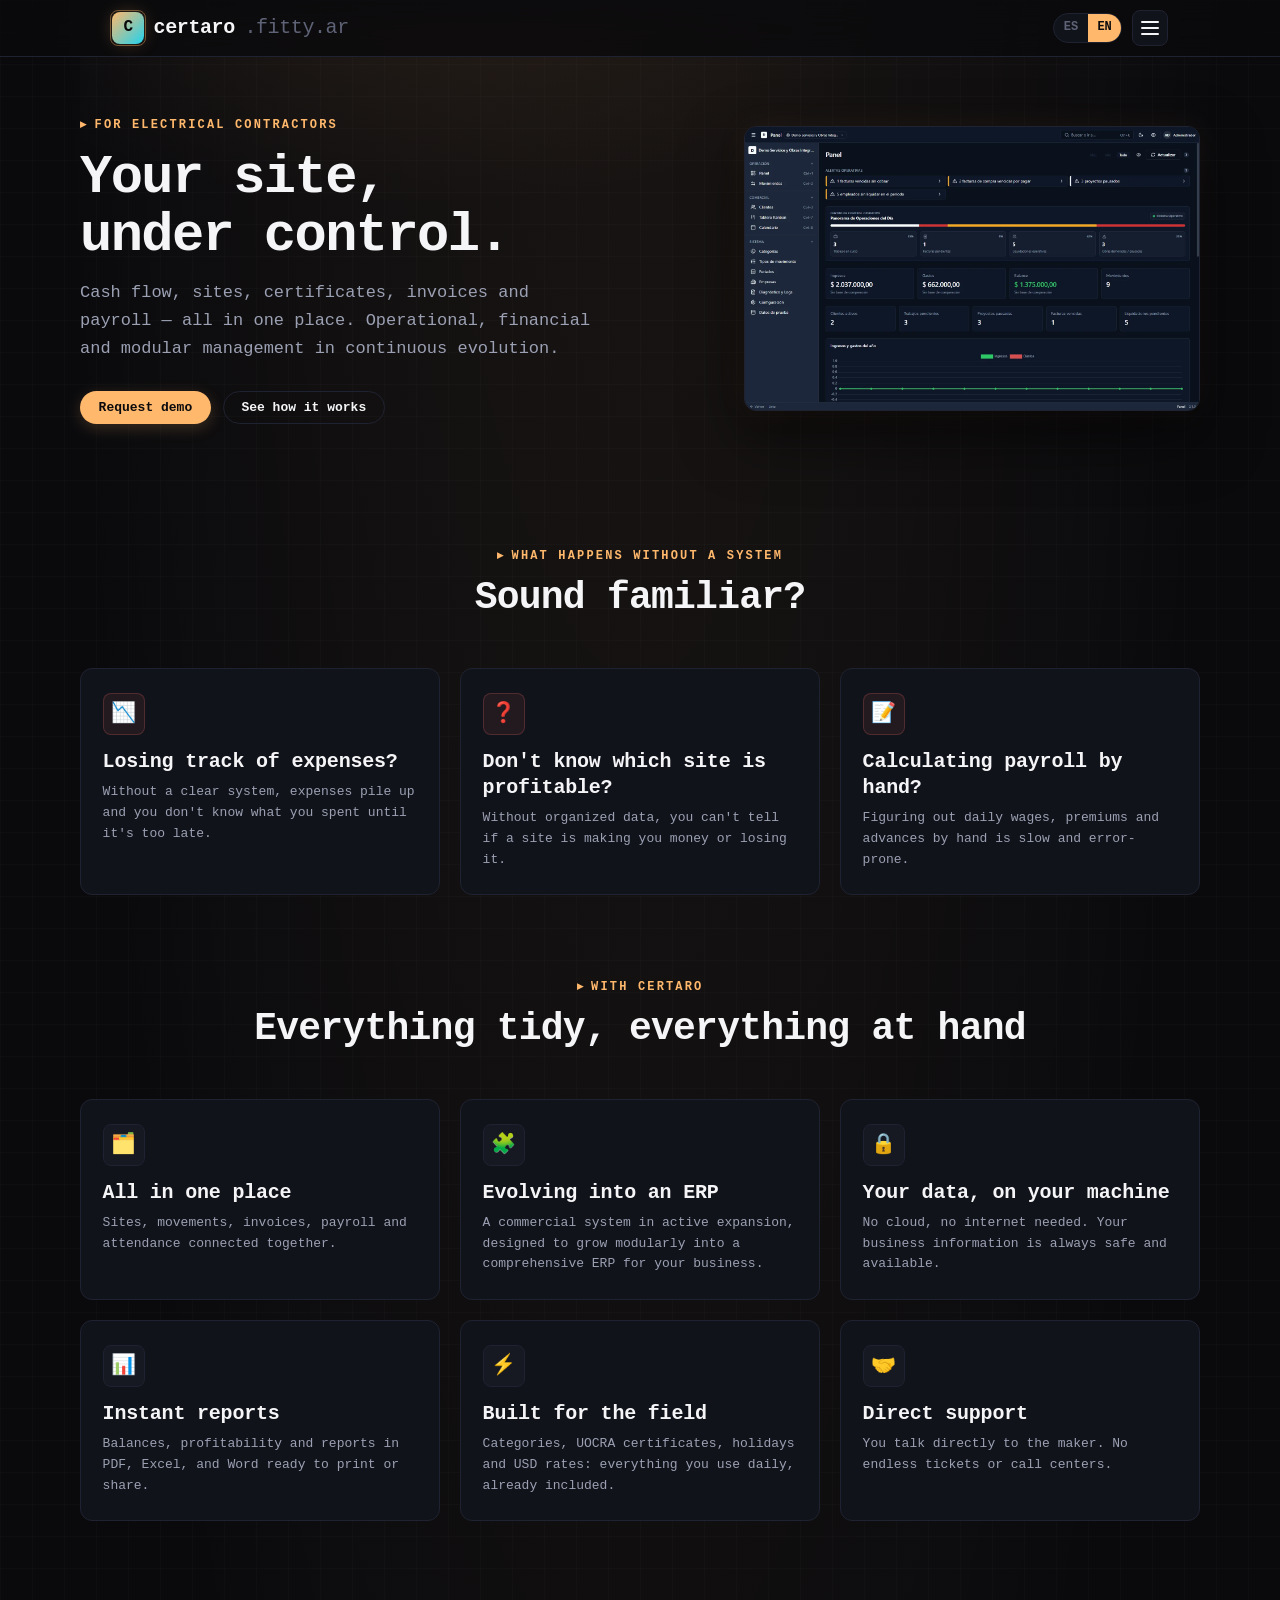
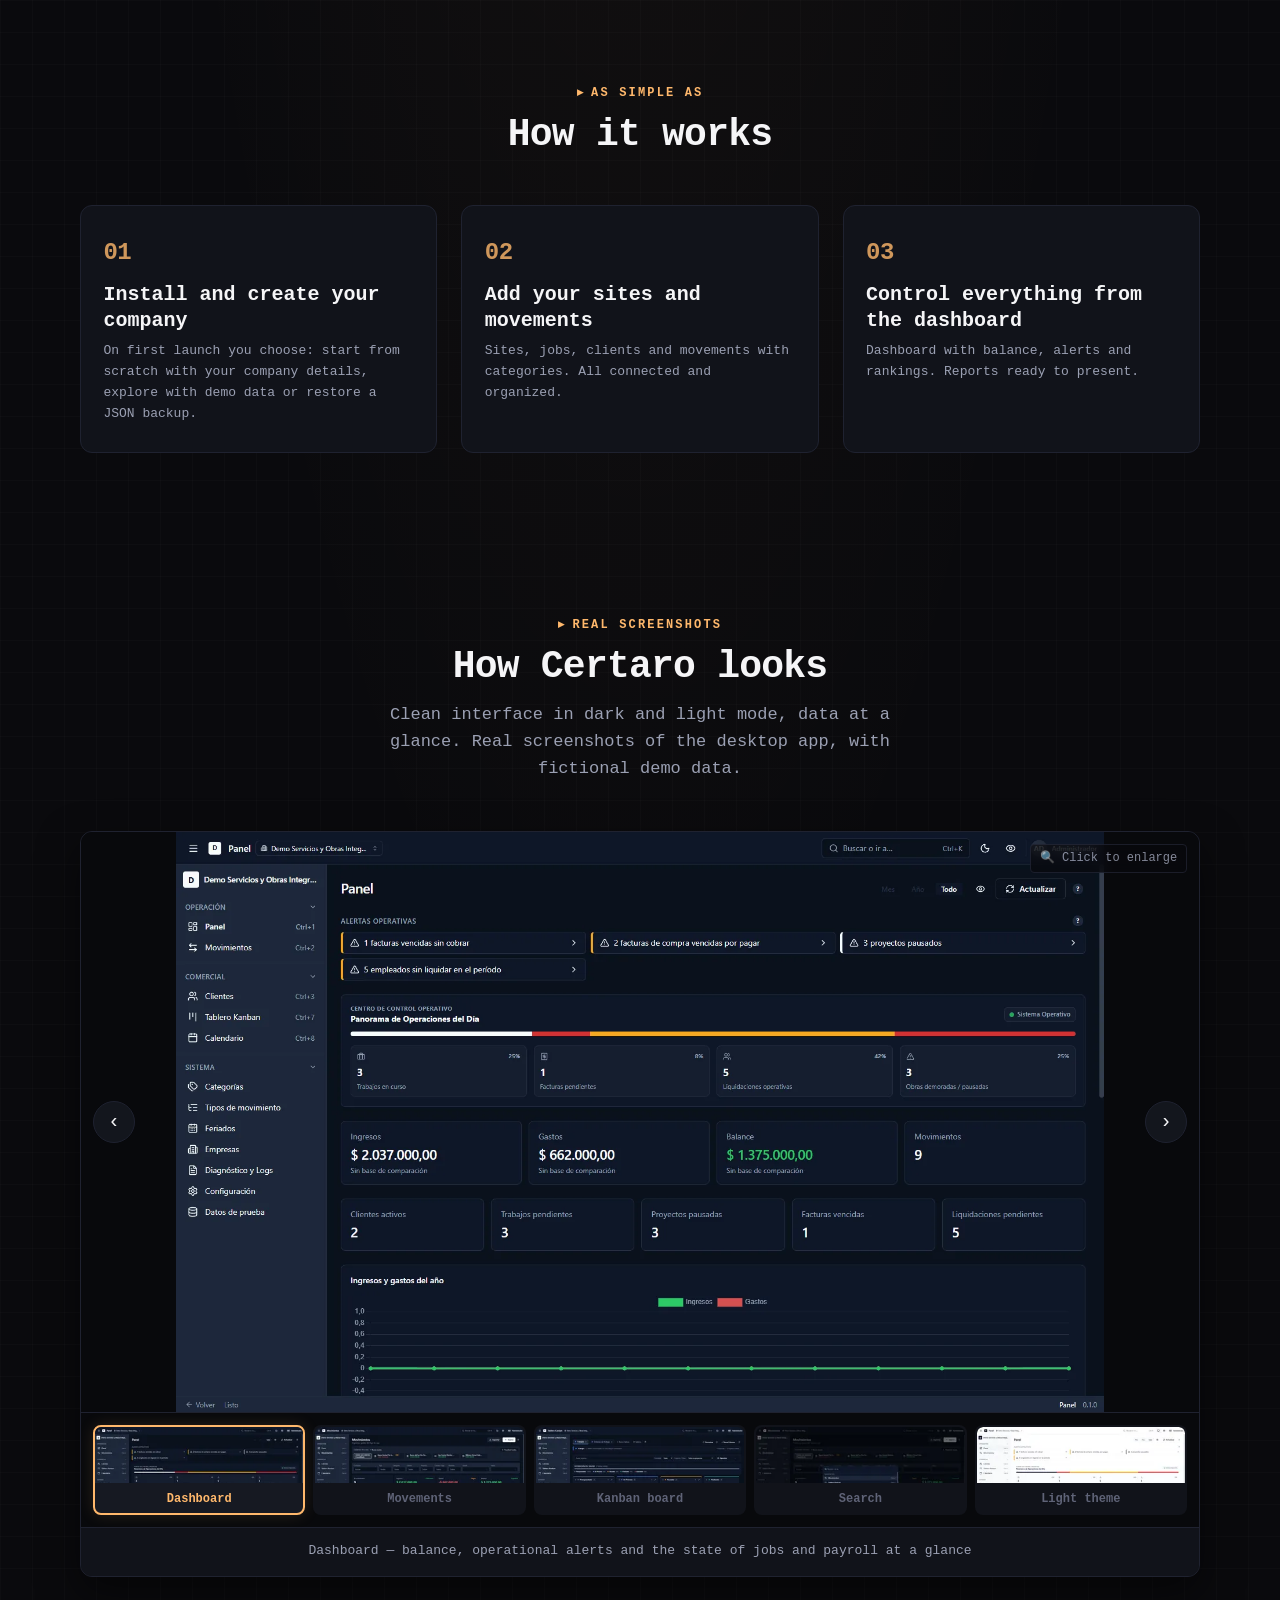
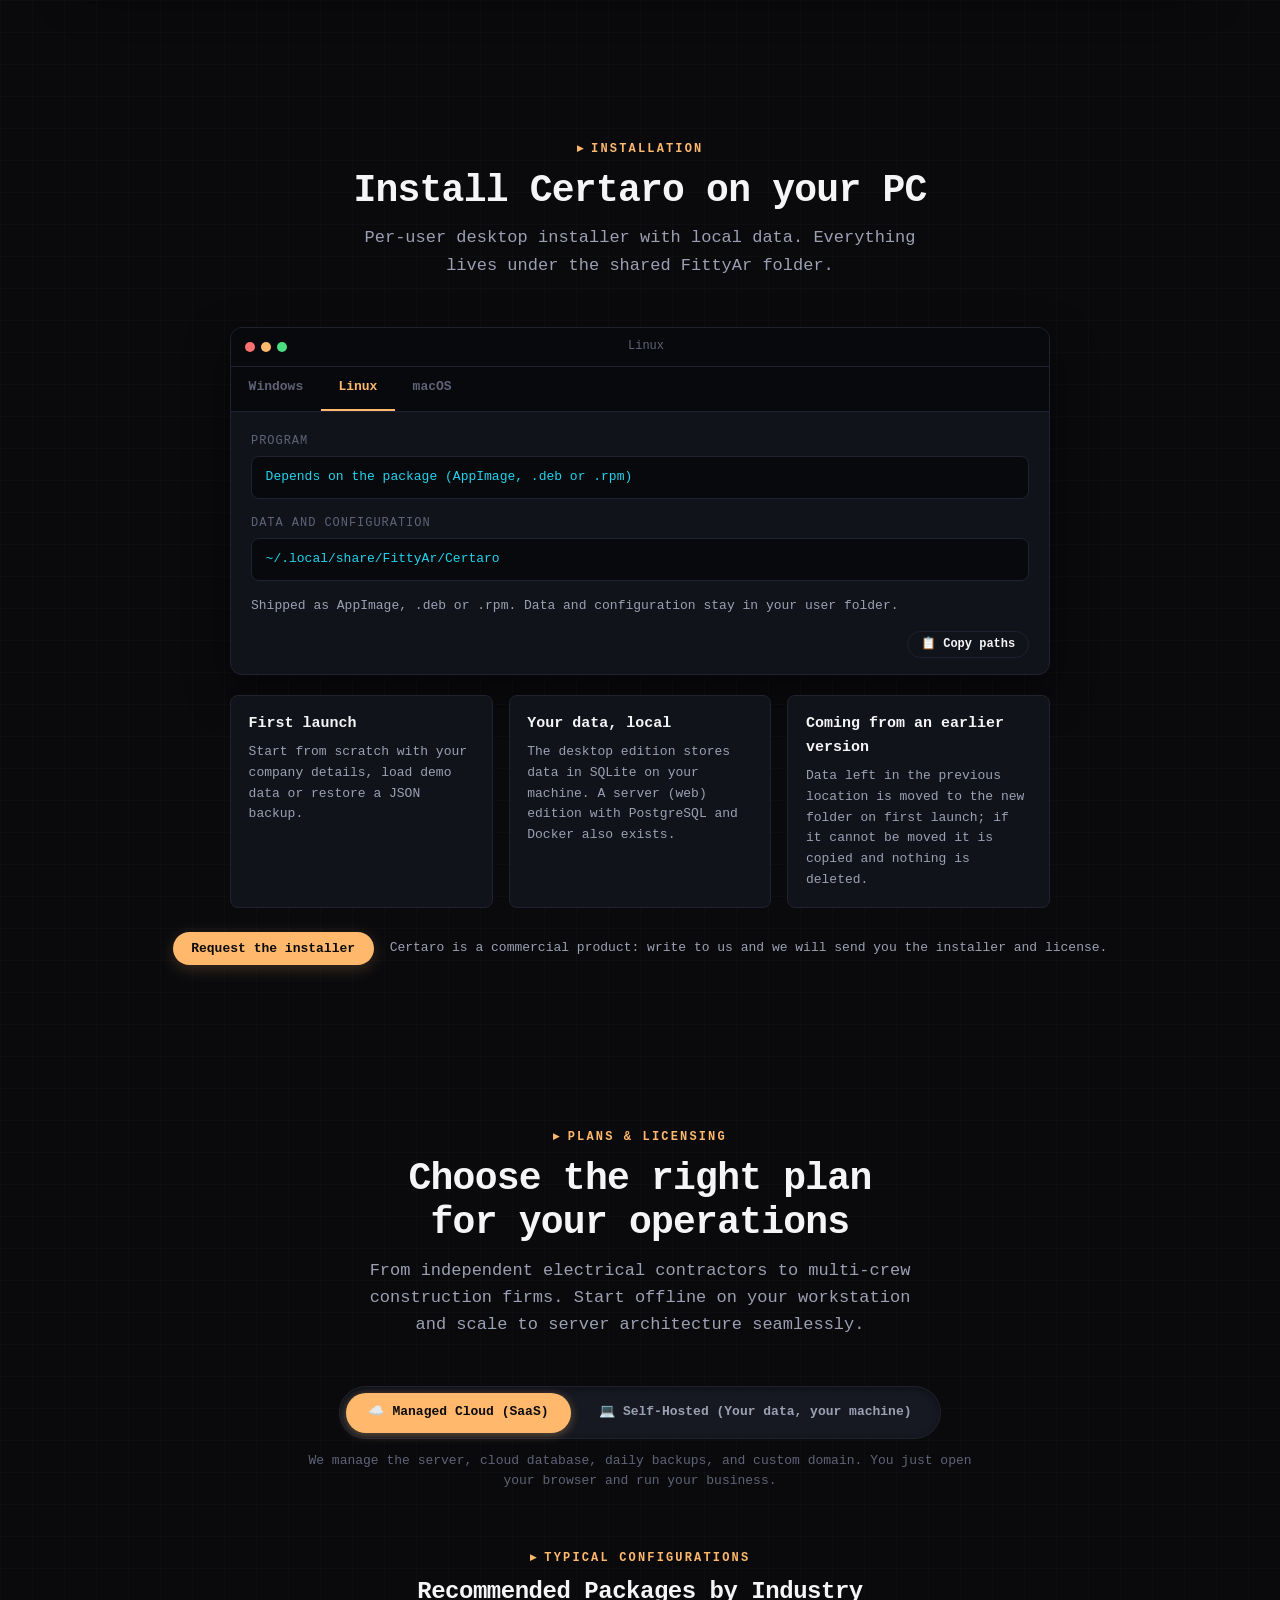
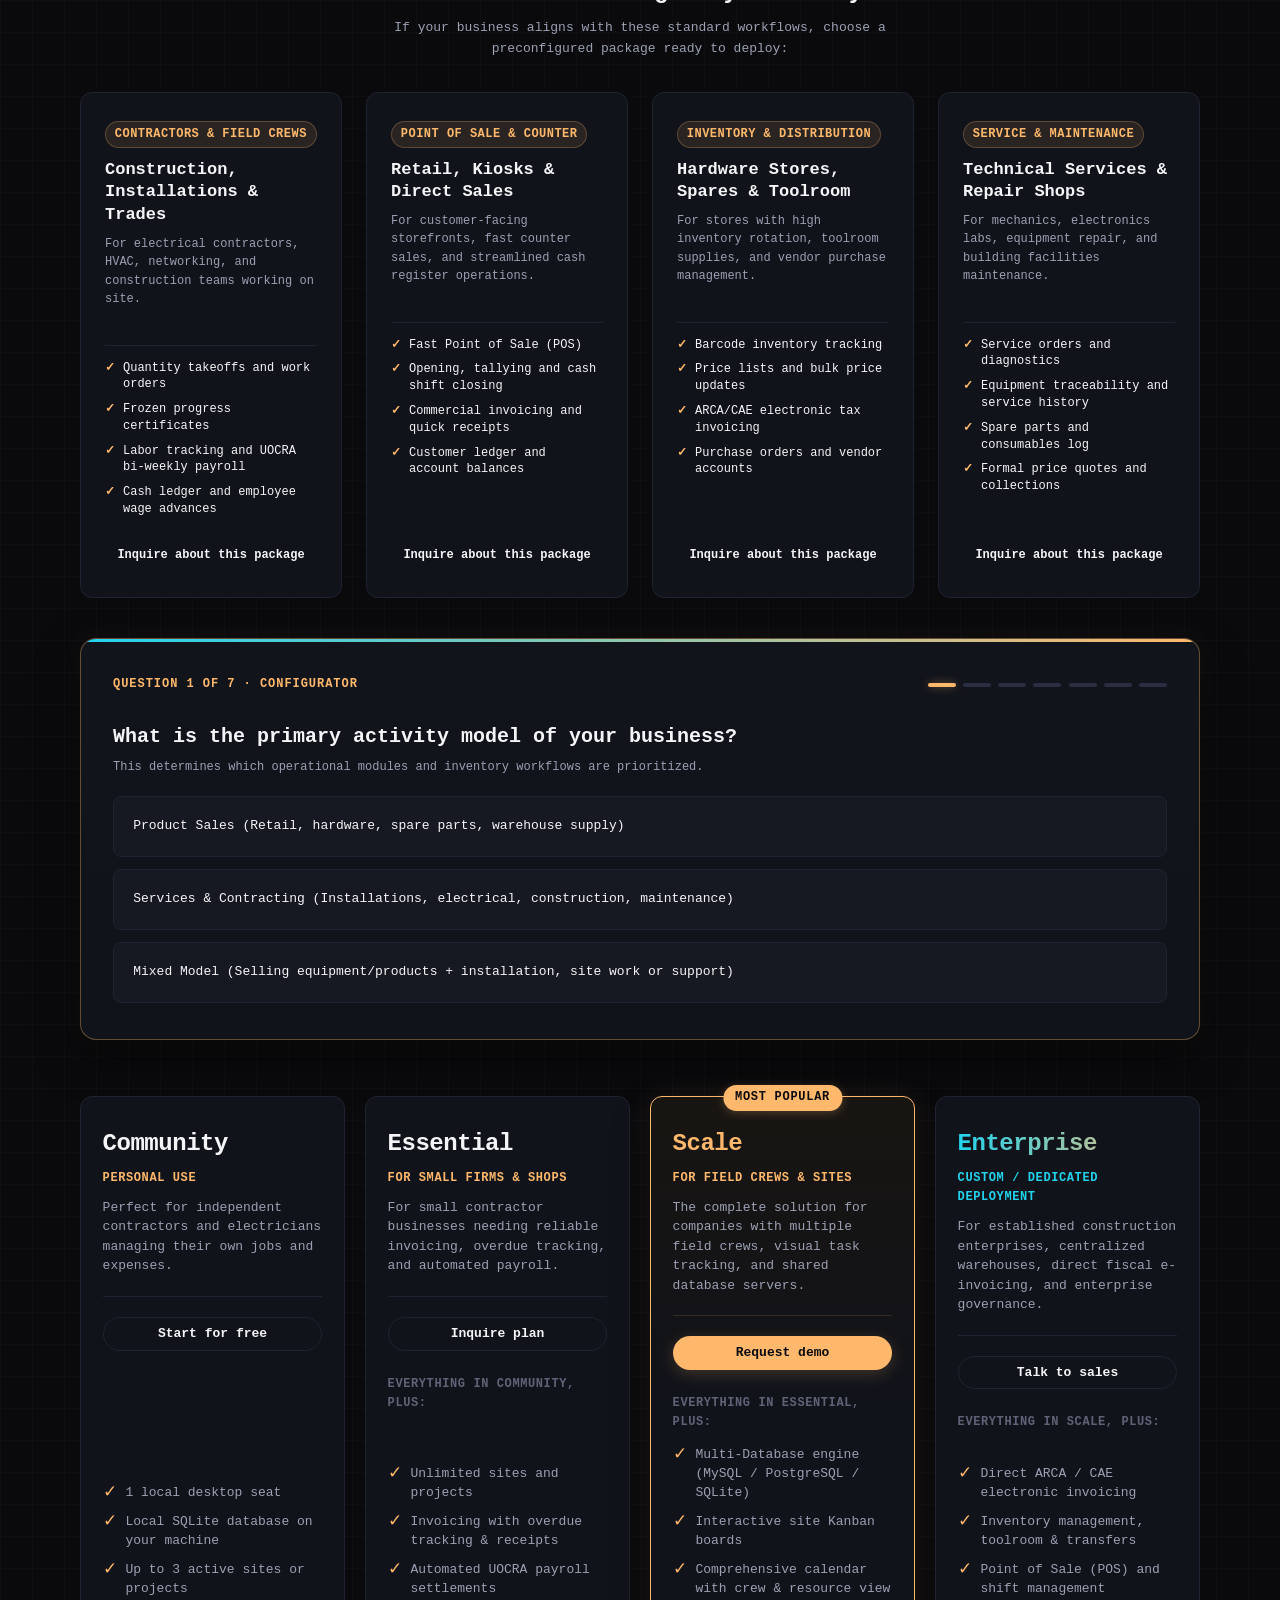
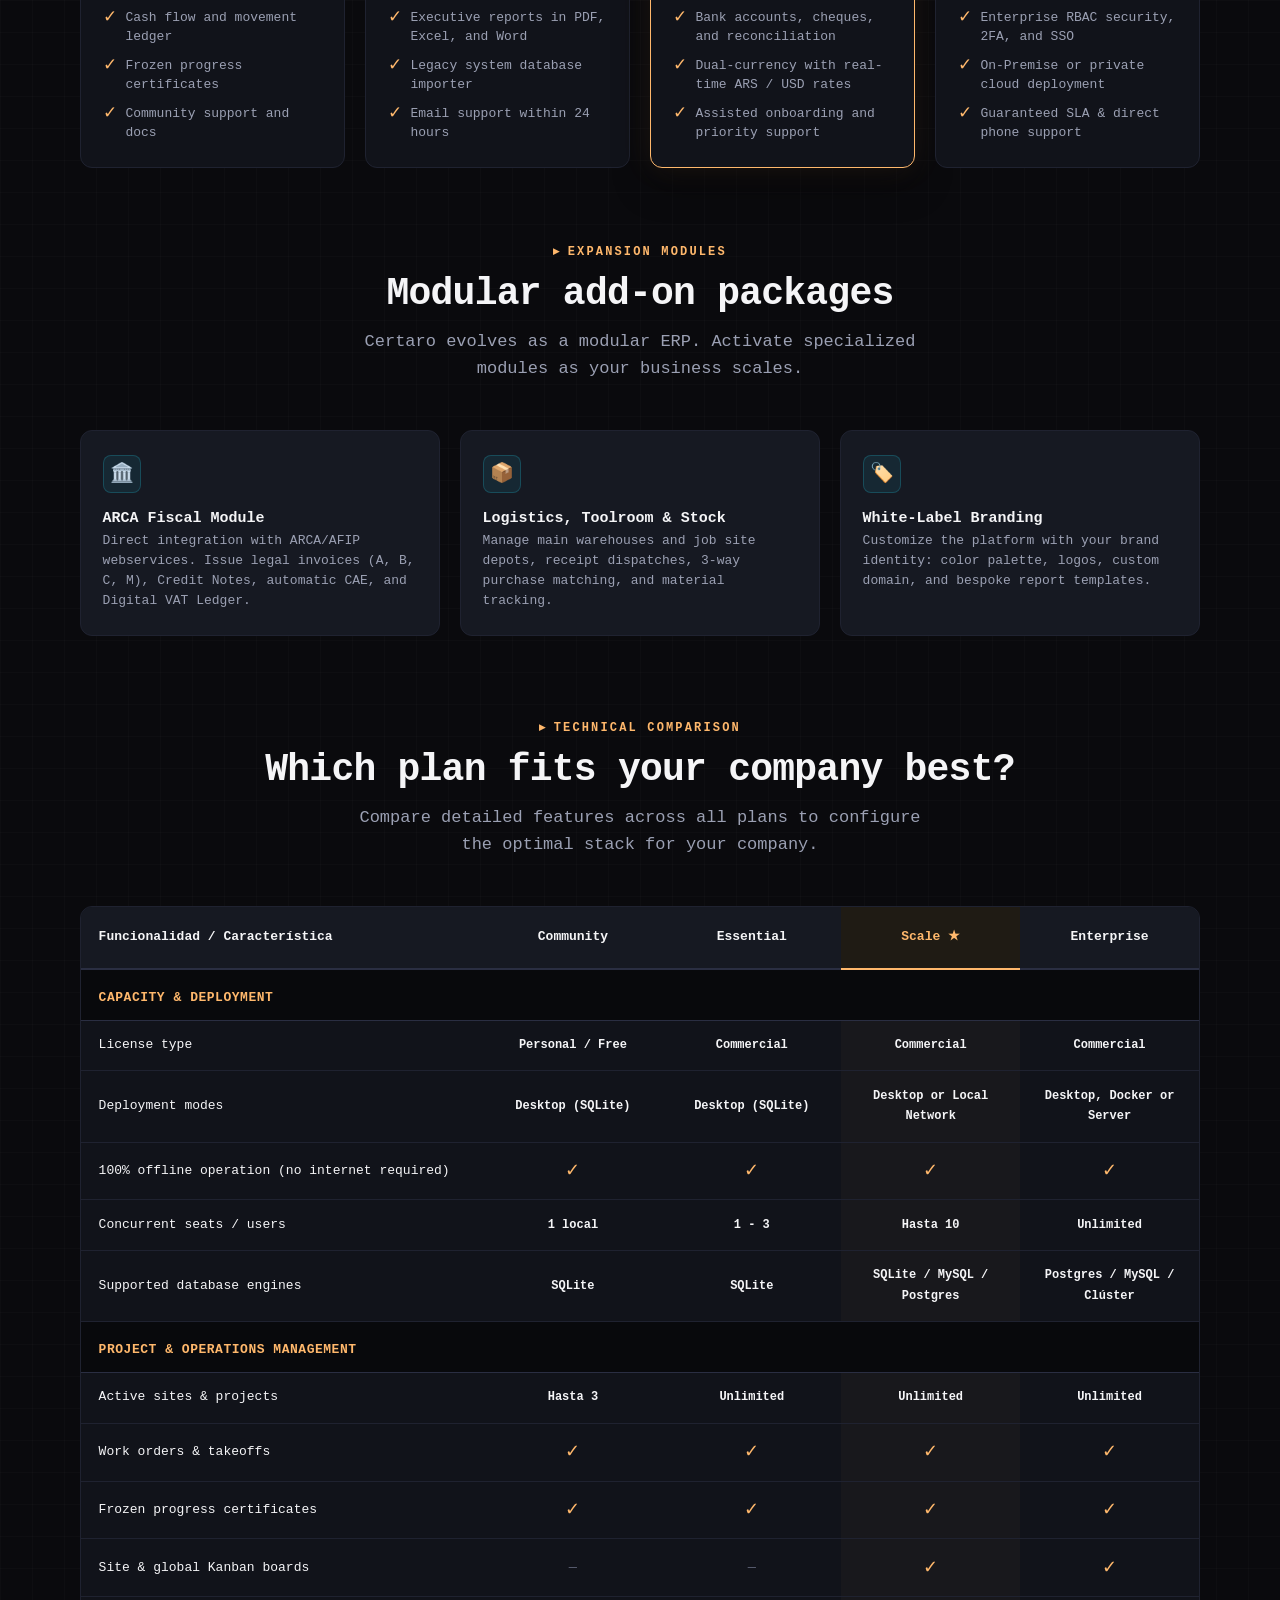
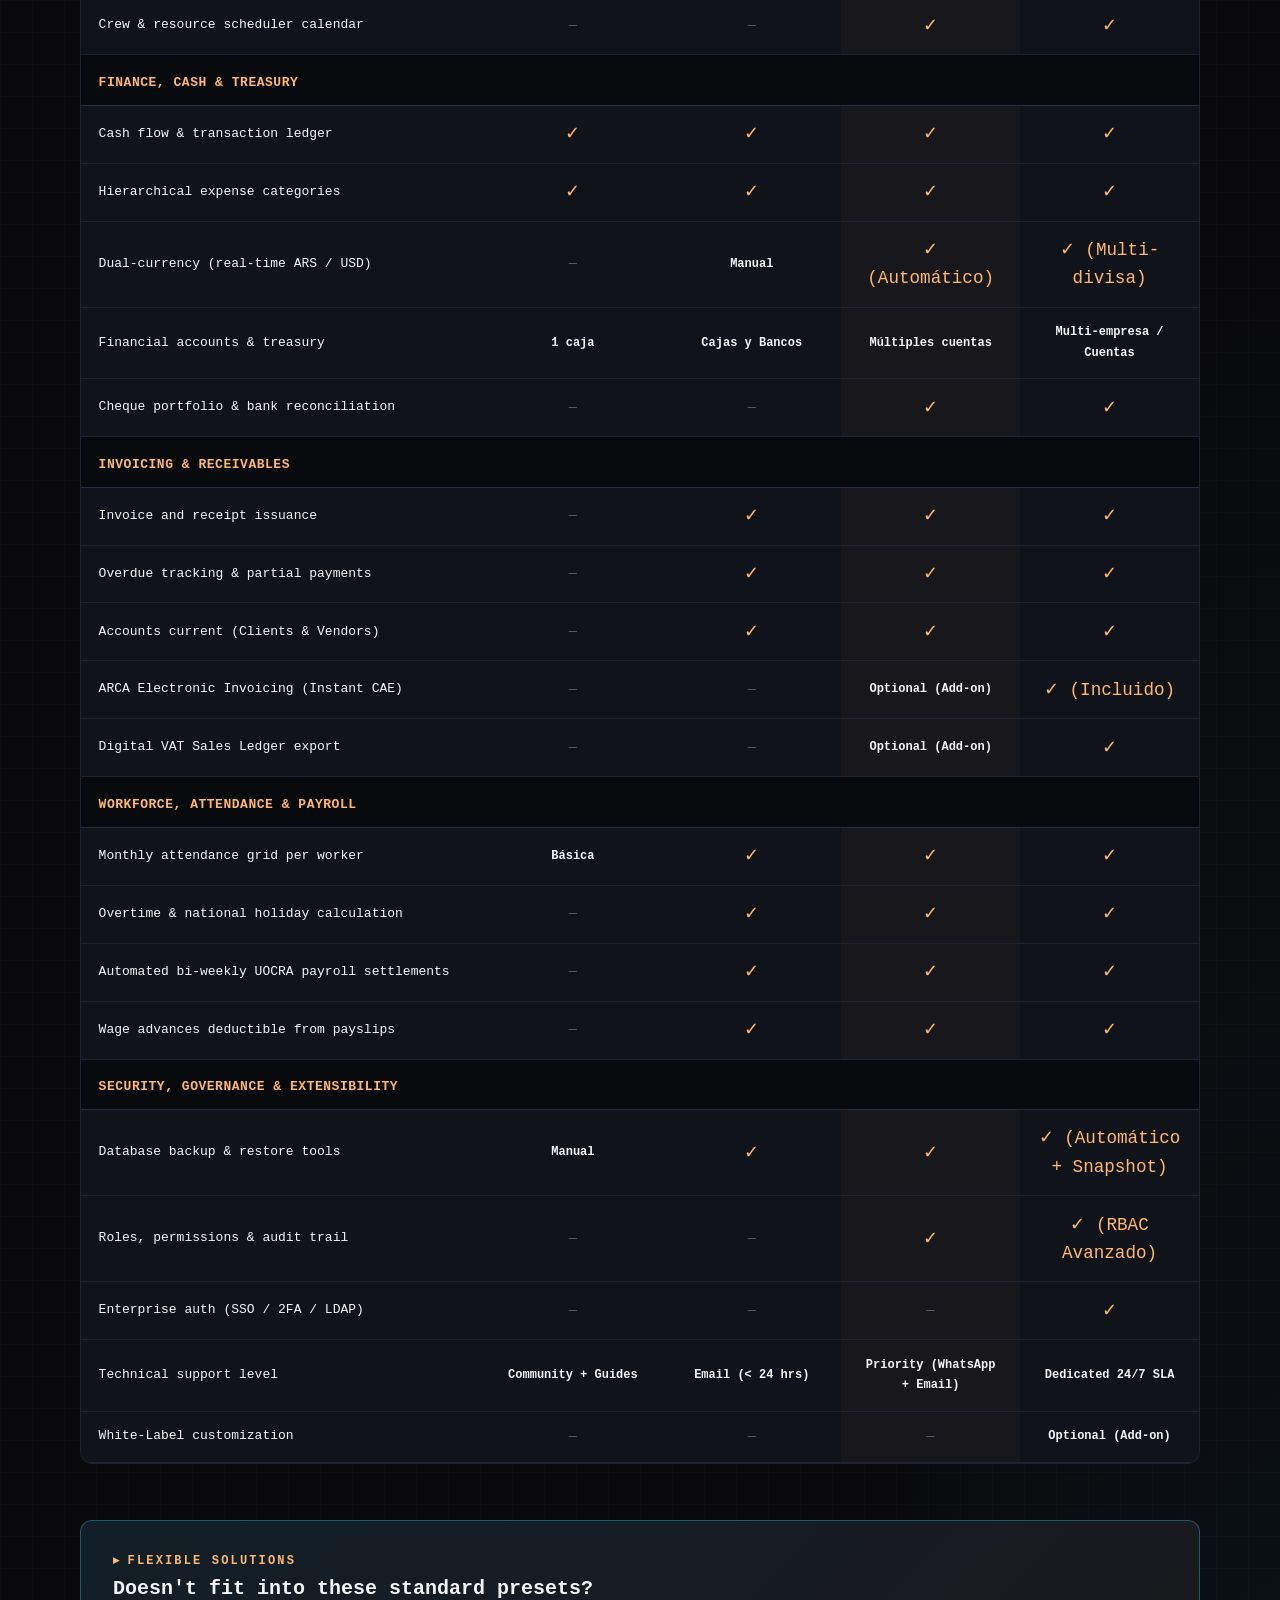
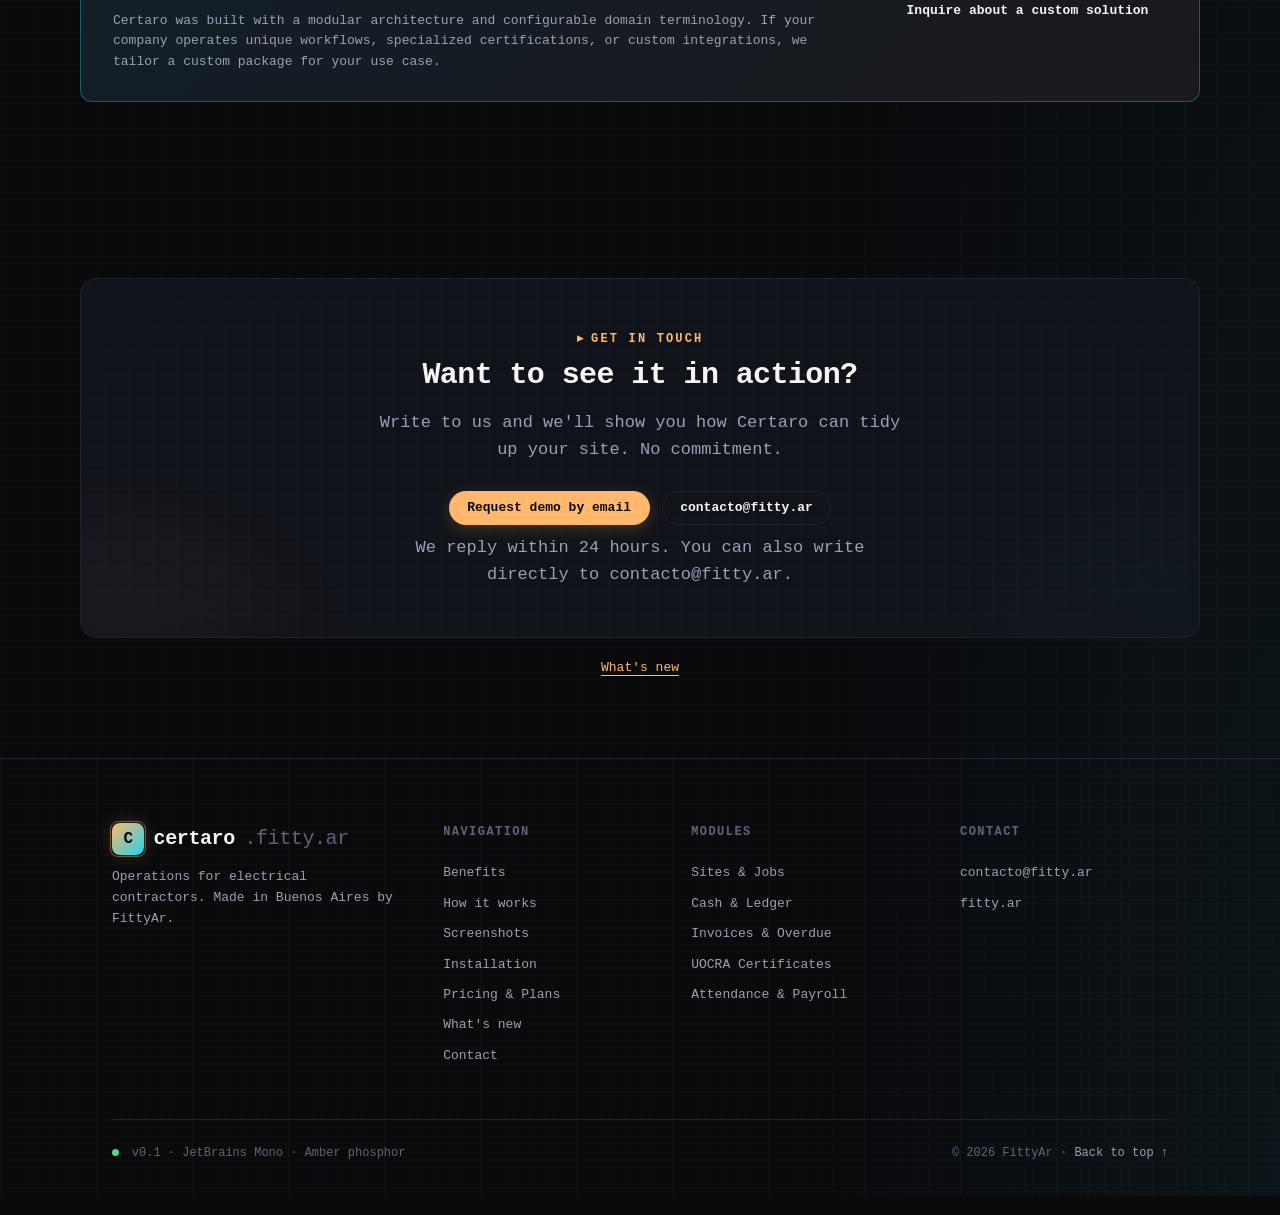
==== commit 1c73f16f: "feat(site): rebuild gallery, add install section, SEO assets and changelog - Replace the legacy scre" ====
--- a/index.html
+++ b/index.html
@@ -7,17 +7,39 @@
 <meta name="description" content="Gestión completa para contratistas eléctricos: obras, trabajos, caja, certificaciones UOCRA, facturas, liquidaciones y asistencia. Control total y datos siempre con vos.">
 <meta name="color-scheme" content="dark">
 <meta name="theme-color" content="#0a0a0d">
+<meta name="keywords" content="Certaro, ERP, gestión de obras, contratistas, certificaciones, facturación, liquidación de sueldos, asistencia, Tauri, Rust, Vue, Windows, FittyAr">
 <meta property="og:title" content="Certaro — Tu obra, bajo control">
 <meta property="og:description" content="Todo en un solo lugar. Control operativo y financiero para tu empresa.">
 <meta property="og:type" content="website">
 <meta property="og:url" content="https://certaro.fitty.ar/">
-<meta property="og:image" content="https://certaro.fitty.ar/assets/screen-dashboard.png">
+<meta property="og:site_name" content="Certaro">
+<meta property="og:image" content="https://certaro.fitty.ar/assets/social.png">
+<meta property="og:image:width" content="1200">
+<meta property="og:image:height" content="630">
 <meta name="twitter:card" content="summary_large_image">
+<meta name="twitter:title" content="Certaro — Tu obra, bajo control">
+<meta name="twitter:description" content="Todo en un solo lugar. Control operativo y financiero para tu empresa.">
+<meta name="twitter:image" content="https://certaro.fitty.ar/assets/social.png">
 <link rel="icon" href="assets/certaro-logo.svg" type="image/svg+xml">
+<link rel="icon" href="assets/icon.png" type="image/png">
 <link href="https://fonts.googleapis.com/css2?family=JetBrains+Mono:wght@400;500;600;700;800&display=swap" rel="stylesheet">
 <link rel="stylesheet" href="css/base.css">
 <link rel="stylesheet" href="css/index.css">
 <link rel="canonical" href="https://certaro.fitty.ar/">
+<script type="application/ld+json">
+{
+  "@context": "https://schema.org",
+  "@type": "SoftwareApplication",
+  "name": "Certaro",
+  "applicationCategory": "BusinessApplication",
+  "operatingSystem": "Windows, Linux, macOS",
+  "description": "Modular ERP for projects, finance, purchasing, inventory, point of sale, payroll and fiscal workflows. Desktop (Tauri) and web server editions.",
+  "url": "https://certaro.fitty.ar/",
+  "image": "https://certaro.fitty.ar/assets/social.png",
+  "inLanguage": ["es", "en"],
+  "author": { "@type": "Organization", "name": "FittyAr", "url": "https://fitty.ar/" }
+}
+</script>
 </head>
 <body>
 
@@ -34,6 +56,7 @@
       <a href="#problems" data-i18n="nav.benefits">Beneficios</a>
       <a href="#how" data-i18n="nav.how">Cómo funciona</a>
       <a href="#gallery" data-i18n="nav.gallery">Capturas</a>
+      <a href="#install" data-i18n="nav.install">Instalación</a>
       <a href="#pricing" data-i18n="nav.pricing">Precios</a>
       <a href="changelog.html" data-i18n="nav.changelog">Novedades</a>
       <a href="#contact" data-i18n="nav.contact">Contacto</a>
@@ -60,6 +83,7 @@
     <a href="#problems" onclick="toggleMobileNav(false)" data-i18n="nav.benefits">Beneficios</a>
     <a href="#how" onclick="toggleMobileNav(false)" data-i18n="nav.how">Cómo funciona</a>
     <a href="#gallery" onclick="toggleMobileNav(false)" data-i18n="nav.gallery">Capturas</a>
+    <a href="#install" onclick="toggleMobileNav(false)" data-i18n="nav.install">Instalación</a>
     <a href="#pricing" onclick="toggleMobileNav(false)" data-i18n="nav.pricing">Precios</a>
     <a href="changelog.html" onclick="toggleMobileNav(false)" data-i18n="nav.changelog">Novedades</a>
     <a href="#contact" onclick="toggleMobileNav(false)" data-i18n="nav.contact">Contacto</a>
@@ -84,8 +108,8 @@
       <a class="btn btn-ghost" href="#how" data-i18n="hero.secondary">Ver cómo funciona</a>
     </div>
   </div>
-  <div class="hero-media" onclick="openLightbox('assets/screen-dashboard.png', t('gallery.cap.dashboard'))" role="button" tabindex="0" aria-label="Ampliar imagen del panel principal" onkeydown="if(event.key==='Enter'||event.key===' ')openLightbox('assets/screen-dashboard.png', t('gallery.cap.dashboard'))">
-    <img src="assets/screen-dashboard.png" alt="Certaro — panel principal con balance y obras" data-i18n-alt="showcase.alt">
+  <div class="hero-media" onclick="openLightbox('assets/screens/01-panel.webp', t('gallery.cap.panel'))" role="button" tabindex="0" aria-label="Ampliar imagen del panel principal" onkeydown="if(event.key==='Enter'||event.key===' ')openLightbox('assets/screens/01-panel.webp', t('gallery.cap.panel'))">
+    <img src="assets/screens/01-panel.webp" width="1600" height="1000" fetchpriority="high" alt="Certaro — panel principal con balance y obras" data-i18n-alt="showcase.alt">
     <div class="hero-media-badge" data-i18n="showcase.zoom">🔍 Clic para ampliar</div>
   </div>
 </section>
@@ -164,8 +188,8 @@
   <div class="how-grid">
     <div class="how-step">
       <span class="how-num">01</span>
-      <h3 data-i18n="how.s1.title">Importá tu base vieja</h3>
-      <p data-i18n="how.s1.desc">Si venís del sistema anterior, migrás tus datos en un click. Si empezás de cero, cargás directo.</p>
+      <h3 data-i18n="how.s1.title">Instalá y creá tu empresa</h3>
+      <p data-i18n="how.s1.desc">Al primer inicio elegís: empezar desde cero con los datos de tu empresa, explorar con datos de demostración o restaurar un backup JSON.</p>
     </div>
     <div class="how-step">
       <span class="how-num">02</span>
@@ -189,7 +213,7 @@
   </div>
   <div class="gallery-wrap">
     <div class="gallery-main" id="galleryMain" onclick="openCurrentGalleryLightbox()" role="button" tabindex="0" aria-label="Ampliar captura actual" onkeydown="if(event.key==='Enter'||event.key===' ')openCurrentGalleryLightbox()">
-      <img id="galleryImg" src="assets/screen-dashboard.png" alt="Certaro Screenshot">
+      <img id="galleryImg" src="assets/screens/01-panel.webp" width="1600" height="1000" alt="Certaro Screenshot">
       <div class="gallery-zoom-hint" data-i18n="gallery.zoom">🔍 Clic para ampliar</div>
       <div class="gallery-nav" onclick="event.stopPropagation()">
         <button type="button" onclick="galleryPrev()" aria-label="Imagen anterior" data-i18n-aria-label="gallery.prev">‹</button>
@@ -197,24 +221,83 @@
       </div>
     </div>
     <div class="gallery-strip" id="galleryStrip" role="tablist" aria-label="Galería de capturas">
-      <button class="gallery-thumb active" onclick="galleryGo(0)" role="tab" aria-selected="true" aria-label="Dashboard">
-        <img src="assets/screen-dashboard.png" alt="thumb dashboard">
-        <span data-i18n="gallery.thumb.dashboard">Dashboard</span>
+      <button class="gallery-thumb active" onclick="galleryGo(0)" role="tab" aria-selected="true" aria-label="Panel">
+        <img src="assets/screens/01-panel-thumb.webp" width="320" height="200" loading="lazy" alt="">
+        <span data-i18n="gallery.thumb.panel">Panel</span>
       </button>
       <button class="gallery-thumb" onclick="galleryGo(1)" role="tab" aria-selected="false" aria-label="Movimientos">
-        <img src="assets/screen-movimientos.png" alt="thumb movimientos">
+        <img src="assets/screens/02-movimientos-thumb.webp" width="320" height="200" loading="lazy" alt="">
         <span data-i18n="gallery.thumb.movimientos">Movimientos</span>
       </button>
-      <button class="gallery-thumb" onclick="galleryGo(2)" role="tab" aria-selected="false" aria-label="Facturas">
-        <img src="assets/screen-facturas.png" alt="thumb facturas">
-        <span data-i18n="gallery.thumb.facturas">Facturas</span>
+      <button class="gallery-thumb" onclick="galleryGo(2)" role="tab" aria-selected="false" aria-label="Tablero Kanban">
+        <img src="assets/screens/03-kanban-thumb.webp" width="320" height="200" loading="lazy" alt="">
+        <span data-i18n="gallery.thumb.kanban">Tablero Kanban</span>
       </button>
-      <button class="gallery-thumb" onclick="galleryGo(3)" role="tab" aria-selected="false" aria-label="Asistencia">
-        <img src="assets/screen-asistencia.png" alt="thumb asistencia">
-        <span data-i18n="gallery.thumb.asistencia">Asistencia</span>
+      <button class="gallery-thumb" onclick="galleryGo(3)" role="tab" aria-selected="false" aria-label="Buscador">
+        <img src="assets/screens/04-palette-thumb.webp" width="320" height="200" loading="lazy" alt="">
+        <span data-i18n="gallery.thumb.palette">Buscador</span>
       </button>
-    </div>
-    <div class="gallery-caption" id="galleryCaption" data-i18n="gallery.cap.dashboard">Panel principal — balance en tiempo real, alertas de vencimiento y ranking de obras</div>
+      <button class="gallery-thumb" onclick="galleryGo(4)" role="tab" aria-selected="false" aria-label="Tema claro">
+        <img src="assets/screens/05-panel-claro-thumb.webp" width="320" height="200" loading="lazy" alt="">
+        <span data-i18n="gallery.thumb.claro">Tema claro</span>
+      </button>
+    </div>
+    <div class="gallery-caption" id="galleryCaption" data-i18n="gallery.cap.panel">Panel — balance, alertas operativas y estado de trabajos y liquidaciones de un vistazo</div>
+  </div>
+</section>
+
+<!-- INSTALACIÓN -->
+<section id="install" class="section container reveal">
+  <div class="section-header">
+    <span class="eyebrow" data-i18n="install.eyebrow">Instalación</span>
+    <h2 class="section-title" data-i18n="install.title">Instalá Certaro en tu PC</h2>
+    <p class="section-subtitle" data-i18n="install.subtitle">Instalador de escritorio por usuario, con datos locales. Todo vive bajo la carpeta compartida FittyAr.</p>
+  </div>
+
+  <div class="install-terminal">
+    <div class="install-terminal-head">
+      <span class="dots" aria-hidden="true"><i></i><i></i><i></i></span>
+      <span class="install-terminal-title" id="installTitle">Windows</span>
+    </div>
+    <div class="install-tabs" role="tablist" aria-label="Sistema operativo">
+      <button type="button" class="install-tab active" id="tab-windows" role="tab" aria-selected="true" onclick="installTab('windows')">Windows</button>
+      <button type="button" class="install-tab" id="tab-linux" role="tab" aria-selected="false" onclick="installTab('linux')">Linux</button>
+      <button type="button" class="install-tab" id="tab-macos" role="tab" aria-selected="false" onclick="installTab('macos')">macOS</button>
+    </div>
+    <div class="install-body">
+      <div class="install-row">
+        <span class="install-label" data-i18n="install.row.app">Programa</span>
+        <code id="pathApp">%LOCALAPPDATA%\Programs\FittyAr\Certaro</code>
+      </div>
+      <div class="install-row">
+        <span class="install-label" data-i18n="install.row.data">Datos y configuración</span>
+        <code id="pathData">%APPDATA%\FittyAr\Certaro</code>
+      </div>
+      <p class="install-note" id="installNote" data-i18n="install.note.windows">Instalador NSIS por usuario, sin permisos de administrador. Al desinstalar se quita el programa (y la carpeta FittyAr si queda vacía); tus datos se conservan.</p>
+      <div class="install-copy">
+        <button type="button" class="btn btn-ghost btn-sm" id="copyPathsBtn" onclick="copyInstallPaths()" data-i18n="install.copy">📋 Copiar rutas</button>
+      </div>
+    </div>
+  </div>
+
+  <div class="install-extras">
+    <div class="install-extra">
+      <strong data-i18n="install.x1.title">Primer inicio</strong>
+      <span data-i18n="install.x1.desc">Empezá desde cero con los datos de tu empresa, cargá datos de demostración o restaurá un backup JSON.</span>
+    </div>
+    <div class="install-extra">
+      <strong data-i18n="install.x2.title">Tus datos, locales</strong>
+      <span data-i18n="install.x2.desc">La edición de escritorio guarda en SQLite en tu equipo. También existe una edición servidor (web) con PostgreSQL y Docker.</span>
+    </div>
+    <div class="install-extra">
+      <strong data-i18n="install.x3.title">Venís de una versión anterior</strong>
+      <span data-i18n="install.x3.desc">Si tenés datos en la ubicación anterior, se mueven a la carpeta nueva en el primer inicio; si no se puede mover, se copian y no se borra nada.</span>
+    </div>
+  </div>
+
+  <div class="install-cta">
+    <a class="btn btn-primary" id="installCtaBtn" href="mailto:contacto@fitty.ar?subject=Solicitud%20de%20instalador%20Certaro" data-i18n="install.cta">Pedir el instalador</a>
+    <span class="install-cta-note" data-i18n="install.cta.note">Certaro es un producto comercial: escribinos y te enviamos el instalador y la licencia.</span>
   </div>
 </section>
 
@@ -919,6 +1002,7 @@
         <a href="#problems" data-i18n="nav.benefits">Beneficios</a>
         <a href="#how" data-i18n="nav.how">Cómo funciona</a>
         <a href="#gallery" data-i18n="nav.gallery">Capturas</a>
+        <a href="#install" data-i18n="nav.install">Instalación</a>
         <a href="#pricing" data-i18n="nav.pricing">Precios</a>
         <a href="changelog.html" data-i18n="nav.changelog">Novedades</a>
         <a href="#contact" data-i18n="nav.contact">Contacto</a>
@@ -927,9 +1011,9 @@
         <h4 data-i18n="footer.modules">Módulos</h4>
         <a href="#gallery" onclick="galleryGo(0)" data-i18n="footer.mod.obras">Obras y Trabajos</a>
         <a href="#gallery" onclick="galleryGo(1)" data-i18n="footer.mod.caja">Caja y Movimientos</a>
-        <a href="#gallery" onclick="galleryGo(2)" data-i18n="footer.mod.facturas">Facturación y Mora</a>
+        <a href="#gallery" onclick="galleryGo(0)" data-i18n="footer.mod.facturas">Facturación y Mora</a>
         <a href="#gallery" onclick="galleryGo(0)" data-i18n="footer.mod.certificados">Certificados UOCRA</a>
-        <a href="#gallery" onclick="galleryGo(3)" data-i18n="footer.mod.asistencia">Asistencia y Sueldos</a>
+        <a href="#gallery" onclick="galleryGo(0)" data-i18n="footer.mod.asistencia">Asistencia y Sueldos</a>
       </div>
       <div class="footer-col">
         <h4 data-i18n="footer.contact">Contacto</h4>
@@ -956,16 +1040,18 @@
 <script src="js/translations.js"></script>
 <script>
 const galleryImages = [
-  "assets/screen-dashboard.png",
-  "assets/screen-movimientos.png",
-  "assets/screen-facturas.png",
-  "assets/screen-asistencia.png"
+  "assets/screens/01-panel.webp",
+  "assets/screens/02-movimientos.webp",
+  "assets/screens/03-kanban.webp",
+  "assets/screens/04-palette.webp",
+  "assets/screens/05-panel-claro.webp"
 ];
 const captions = [
-  "gallery.cap.dashboard",
+  "gallery.cap.panel",
   "gallery.cap.movimientos",
-  "gallery.cap.facturas",
-  "gallery.cap.asistencia"
+  "gallery.cap.kanban",
+  "gallery.cap.palette",
+  "gallery.cap.claro"
 ];
 let gIdx = 0;
 
@@ -993,6 +1079,50 @@
 
 function galleryPrev() { galleryGo((gIdx - 1 + galleryImages.length) % galleryImages.length); }
 function galleryNext() { galleryGo((gIdx + 1) % galleryImages.length); }
+
+
+const INSTALL_PATHS = {
+  windows: { app: "%LOCALAPPDATA%\\Programs\\FittyAr\\Certaro", data: "%APPDATA%\\FittyAr\\Certaro", title: "Windows" },
+  linux:   { app: null, data: "~/.local/share/FittyAr/Certaro", title: "Linux" },
+  macos:   { app: "/Applications", data: "~/Library/Application Support/FittyAr/Certaro", title: "macOS" }
+};
+let installOS = "windows";
+function installTab(os) {
+  installOS = os;
+  const p = INSTALL_PATHS[os];
+  ["windows", "linux", "macos"].forEach(k => {
+    const b = document.getElementById("tab-" + k);
+    if (!b) return;
+    b.classList.toggle("active", k === os);
+    b.setAttribute("aria-selected", k === os ? "true" : "false");
+  });
+  document.getElementById("installTitle").textContent = p.title;
+  const appEl = document.getElementById("pathApp");
+  if (p.app) { appEl.textContent = p.app; appEl.removeAttribute("data-i18n"); }
+  else { appEl.textContent = t("install.linux.app"); appEl.setAttribute("data-i18n", "install.linux.app"); }
+  document.getElementById("pathData").textContent = p.data;
+  const note = document.getElementById("installNote");
+  note.setAttribute("data-i18n", "install.note." + os);
+  note.textContent = t("install.note." + os);
+}
+function copyInstallPaths() {
+  const p = INSTALL_PATHS[installOS];
+  const text = (p.app ? p.app + "\n" : "") + p.data;
+  const btn = document.getElementById("copyPathsBtn");
+  const done = () => {
+    btn.textContent = t("install.copied");
+    setTimeout(() => { btn.textContent = t("install.copy"); }, 2500);
+  };
+  if (navigator.clipboard && navigator.clipboard.writeText) {
+    navigator.clipboard.writeText(text).then(done).catch(() => {});
+  }
+}
+if (/Linux|X11/.test(navigator.userAgent) && !/Android/.test(navigator.userAgent)) {
+  document.addEventListener("DOMContentLoaded", () => installTab("linux"));
+} else if (/Mac OS X|Macintosh/.test(navigator.userAgent) && !/iPhone|iPad/.test(navigator.userAgent)) {
+  document.addEventListener("DOMContentLoaded", () => installTab("macos"));
+}
+window.addEventListener("certaro:localechange", () => { installTab(installOS); });
 
 function openCurrentGalleryLightbox() {
   openLightbox(galleryImages[gIdx], t(captions[gIdx]));
--- a/css/base.css
+++ b/css/base.css
@@ -0,0 +1,528 @@
+/* Certaro — base.css | Paleta fitty.ar amber phosphor */
+:root {
+  --color-base: #0a0a0d;
+  --color-raised: #11131a;
+  --color-soft: #161922;
+  --color-inset: #08090c;
+  --color-border: #1f2230;
+  --color-border-strong: #2a2e42;
+  --color-border-amber: #ffb86c59;
+  --color-border-cyan: #22d3ee59;
+  --color-text: #f5f5f7;
+  --color-text-muted: #9ba0b3;
+  --color-text-dim: #5f6377;
+  --color-text-on-accent: #0a0a0d;
+  --color-amber: #ffb86c;
+  --color-amber-hover: #ffa742;
+  --color-amber-soft: #ffb86c1f;
+  --color-cyan: #22d3ee;
+  --color-cyan-soft: #22d3ee1f;
+  --color-success: #4ade80;
+  --color-danger: #f87171;
+  --font-mono: "JetBrains Mono", ui-monospace, "SF Mono", Menlo, Consolas, monospace;
+  --text-xs: 0.75rem;
+  --text-sm: 0.8125rem;
+  --text-base: 0.9375rem;
+  --text-md: 1.0625rem;
+  --text-lg: 1.25rem;
+  --text-xl: 1.5rem;
+  --text-2xl: 1.875rem;
+  --text-3xl: 2.375rem;
+  --text-5xl: clamp(2.25rem, 4.2vw, 3.5rem);
+  --radius-sm: 4px;
+  --radius-md: 8px;
+  --radius-lg: 12px;
+  --radius-xl: 16px;
+  --max-w: 1120px;
+  --topbar-height: 56px;
+}
+
+* { box-sizing: border-box; margin: 0; padding: 0; }
+html {
+  scroll-behavior: smooth;
+  scrollbar-color: var(--color-border-strong) var(--color-base);
+}
+body {
+  font-family: var(--font-mono);
+  font-size: var(--text-base);
+  line-height: 1.6;
+  color: var(--color-text);
+  background-color: var(--color-base);
+  background-image:
+    radial-gradient(80% 60% at 50% -10%, #ffb86c14, transparent 60%),
+    radial-gradient(60% 40% at 100% 100%, #22d3ee0d, transparent 60%),
+    linear-gradient(#ffffff04 1px, transparent 1px),
+    linear-gradient(90deg, #ffffff04 1px, transparent 1px);
+  background-size: auto, auto, 32px 32px, 32px 32px;
+  -webkit-font-smoothing: antialiased;
+  font-feature-settings: "ss01", "cv11", "calt";
+  color-scheme: dark;
+  overflow-x: hidden;
+}
+::selection { background: var(--color-amber); color: var(--color-text-on-accent); }
+a { color: inherit; text-decoration: none; }
+img { display: block; max-width: 100%; }
+button { font: inherit; cursor: pointer; }
+
+/* — accessibility — */
+.skip-to-content {
+  position: absolute;
+  top: -100px;
+  left: 1rem;
+  z-index: 1000;
+  background: var(--color-amber);
+  color: var(--color-text-on-accent);
+  padding: .5rem 1rem;
+  border-radius: var(--radius-sm);
+  font-weight: 700;
+  font-size: var(--text-sm);
+  transition: top .2s ease;
+}
+.skip-to-content:focus {
+  top: 1rem;
+}
+:focus-visible {
+  outline: 2px solid var(--color-amber);
+  outline-offset: 2px;
+}
+
+/* — layout — */
+.container {
+  width: 100%;
+  max-width: var(--max-w);
+  margin: 0 auto;
+  padding: 0 clamp(1rem, 3.5vw, 2rem);
+}
+.section {
+  padding: 5rem 0;
+  scroll-margin-top: calc(var(--topbar-height) + 1.5rem);
+}
+section[id], div[id] {
+  scroll-margin-top: calc(var(--topbar-height) + 1.5rem);
+}
+.section-header {
+  text-align: center;
+  margin-bottom: 3rem;
+}
+.eyebrow {
+  display: inline-flex;
+  align-items: center;
+  gap: .4rem;
+  font-size: var(--text-xs);
+  font-weight: 600;
+  letter-spacing: .18em;
+  text-transform: uppercase;
+  color: var(--color-amber);
+}
+.eyebrow::before { content: "▸"; }
+.section-title {
+  font-size: var(--text-3xl);
+  font-weight: 700;
+  letter-spacing: -.02em;
+  line-height: 1.15;
+  margin-top: .5rem;
+  text-wrap: balance;
+}
+.section-subtitle {
+  font-size: var(--text-md);
+  color: var(--color-text-muted);
+  margin-top: .75rem;
+  max-width: 580px;
+  margin-inline: auto;
+}
+
+/* — header — */
+.topbar {
+  position: sticky;
+  top: 0;
+  z-index: 100;
+  backdrop-filter: blur(14px) saturate(160%);
+  background: color-mix(in srgb, var(--color-base) 82%, transparent);
+  border-bottom: 1px solid var(--color-border);
+}
+.topbar-inner {
+  display: flex;
+  align-items: center;
+  justify-content: space-between;
+  height: var(--topbar-height);
+  gap: 1rem;
+}
+.logo {
+  display: flex;
+  align-items: center;
+  gap: .6rem;
+  font-weight: 800;
+  font-size: var(--text-lg);
+  letter-spacing: -.02em;
+  white-space: nowrap;
+}
+.logo-mark {
+  width: 32px; height: 32px;
+  border-radius: var(--radius-md);
+  background: linear-gradient(135deg, var(--color-amber), var(--color-cyan));
+  display: grid; place-items: center;
+  font-weight: 800; font-size: 1rem;
+  color: var(--color-base);
+  box-shadow: 0 0 20px -4px #ffb86c66;
+  position: relative;
+}
+.logo-mark::after {
+  content: "";
+  position: absolute;
+  inset: -2px;
+  border-radius: inherit;
+  border: 1px solid #ffb86c66;
+  pointer-events: none;
+}
+.logo span.tld { color: var(--color-text-dim); font-weight: 400; }
+
+.nav-links { display: flex; align-items: center; gap: .25rem; }
+.nav-links a {
+  font-size: var(--text-sm);
+  color: var(--color-text-muted);
+  padding: .35rem .5rem;
+  white-space: nowrap;
+  border-radius: var(--radius-sm);
+  transition: background .15s, color .15s;
+}
+.nav-links a:hover { background: var(--color-soft); color: var(--color-text); }
+.nav-links a.active { background: var(--color-soft); color: var(--color-amber); font-weight: 600; }
+
+.topbar-actions { display: flex; align-items: center; gap: .6rem; }
+.lang-switch {
+  display: inline-flex;
+  border: 1px solid var(--color-border);
+  border-radius: 999px;
+  overflow: hidden;
+  font-size: var(--text-xs);
+  font-weight: 600;
+  background: var(--color-raised);
+}
+.lang-switch button {
+  padding: .25rem .6rem;
+  background: transparent;
+  border: none;
+  color: var(--color-text-dim);
+  transition: background .15s, color .15s;
+}
+.lang-switch button.active { background: var(--color-amber); color: var(--color-text-on-accent); }
+
+/* — buttons — */
+.btn {
+  display: inline-flex;
+  align-items: center;
+  justify-content: center;
+  gap: .4rem;
+  font-size: var(--text-sm);
+  font-weight: 600;
+  padding: .5rem 1.1rem;
+  border-radius: 999px;
+  border: 1px solid transparent;
+  transition: transform .15s, box-shadow .15s, background .15s, border-color .15s, color .15s;
+  white-space: nowrap;
+  line-height: 1.2;
+}
+.btn:hover { transform: translateY(-1px); }
+.btn-primary {
+  background: var(--color-amber);
+  color: var(--color-text-on-accent);
+  box-shadow: 0 4px 16px #ffb86c33;
+}
+.btn-primary:hover {
+  background: var(--color-amber-hover);
+  box-shadow: 0 6px 20px #ffb86c44;
+}
+.btn-ghost {
+  background: transparent;
+  border-color: var(--color-border);
+  color: var(--color-text);
+}
+.btn-ghost:hover {
+  border-color: var(--color-border-amber);
+  background: var(--color-soft);
+  color: var(--color-amber);
+}
+.btn-sm { padding: .35rem .8rem; font-size: var(--text-xs); }
+.btn-icon {
+  width: 36px; height: 36px;
+  padding: 0;
+  border-radius: var(--radius-md);
+  background: transparent;
+  border: 1px solid var(--color-border);
+  color: var(--color-text-muted);
+  display: grid; place-items: center;
+}
+.btn-icon:hover { border-color: var(--color-border-amber); color: var(--color-amber); }
+
+/* — hamburger & mobile drawer — */
+.hamburger {
+  display: none;
+  width: 36px; height: 36px;
+  background: var(--color-raised);
+  border: 1px solid var(--color-border);
+  border-radius: var(--radius-md);
+  padding: 0;
+  cursor: pointer;
+  place-items: center;
+  flex-direction: column;
+  justify-content: center;
+  gap: 4px;
+  color: var(--color-text);
+  transition: border-color .15s, background .15s;
+}
+.hamburger:hover {
+  border-color: var(--color-border-amber);
+}
+.hamburger span {
+  display: block;
+  width: 18px;
+  height: 2px;
+  background: currentColor;
+  border-radius: 2px;
+  transition: transform .2s ease, opacity .2s ease;
+}
+.hamburger.is-open span:nth-child(1) {
+  transform: translateY(6px) rotate(45deg);
+}
+.hamburger.is-open span:nth-child(2) {
+  opacity: 0;
+}
+.hamburger.is-open span:nth-child(3) {
+  transform: translateY(-6px) rotate(-45deg);
+}
+
+.mobile-nav-backdrop {
+  position: fixed;
+  inset: 0;
+  background: rgba(0, 0, 0, 0.7);
+  backdrop-filter: blur(4px);
+  z-index: 98;
+  opacity: 0;
+  pointer-events: none;
+  transition: opacity .25s ease;
+}
+.mobile-nav-backdrop.is-open {
+  opacity: 1;
+  pointer-events: auto;
+}
+
+.mobile-nav {
+  position: fixed;
+  top: var(--topbar-height);
+  left: 0;
+  right: 0;
+  background: var(--color-raised);
+  border-bottom: 1px solid var(--color-border-strong);
+  padding: 1.5rem;
+  z-index: 99;
+  transform: translateY(-100%);
+  opacity: 0;
+  pointer-events: none;
+  transition: transform .25s ease, opacity .25s ease;
+  box-shadow: 0 20px 40px rgba(0,0,0,0.8);
+}
+.mobile-nav.is-open {
+  transform: translateY(0);
+  opacity: 1;
+  pointer-events: auto;
+}
+.mobile-nav-links {
+  display: flex;
+  flex-direction: column;
+  gap: .5rem;
+  margin-bottom: 1.25rem;
+}
+.mobile-nav-links a {
+  font-size: var(--text-md);
+  font-weight: 600;
+  color: var(--color-text-muted);
+  padding: .6rem .8rem;
+  border-radius: var(--radius-md);
+  transition: background .15s, color .15s;
+}
+.mobile-nav-links a:hover,
+.mobile-nav-links a.active {
+  background: var(--color-soft);
+  color: var(--color-amber);
+}
+.mobile-nav-footer {
+  display: flex;
+  align-items: center;
+  justify-content: space-between;
+  padding-top: 1rem;
+  border-top: 1px solid var(--color-border);
+  gap: 1rem;
+}
+
+/* — lightbox modal — */
+.lightbox-modal {
+  position: fixed;
+  inset: 0;
+  z-index: 1000;
+  background: rgba(8, 9, 12, 0.92);
+  backdrop-filter: blur(8px);
+  display: flex;
+  flex-direction: column;
+  align-items: center;
+  justify-content: center;
+  padding: 2rem 1rem 1rem;
+  opacity: 0;
+  pointer-events: none;
+  transition: opacity .2s ease;
+}
+.lightbox-modal.is-open {
+  opacity: 1;
+  pointer-events: auto;
+}
+.lightbox-content {
+  position: relative;
+  max-width: 1200px;
+  width: 100%;
+  max-height: 85vh;
+  display: flex;
+  flex-direction: column;
+  align-items: center;
+}
+.lightbox-img {
+  max-width: 100%;
+  max-height: calc(85vh - 40px);
+  object-fit: contain;
+  border-radius: var(--radius-md);
+  border: 1px solid var(--color-border-strong);
+  box-shadow: 0 25px 50px -12px rgba(0, 0, 0, 0.9), 0 0 30px #ffb86c1a;
+}
+.lightbox-caption {
+  margin-top: .75rem;
+  font-size: var(--text-sm);
+  color: var(--color-text-muted);
+  text-align: center;
+}
+.lightbox-close {
+  position: absolute;
+  top: 1rem;
+  right: 1.5rem;
+  width: 40px;
+  height: 40px;
+  border-radius: 50%;
+  background: var(--color-raised);
+  border: 1px solid var(--color-border);
+  color: var(--color-text);
+  display: grid;
+  place-items: center;
+  font-size: 1.25rem;
+  cursor: pointer;
+  transition: background .15s, border-color .15s, color .15s;
+}
+.lightbox-close:hover {
+  background: var(--color-soft);
+  border-color: var(--color-amber);
+  color: var(--color-amber);
+}
+
+/* — footer — */
+.footer {
+  border-top: 1px solid var(--color-border);
+  padding: 4rem 0 2rem;
+  background-image:
+    linear-gradient(#ffffff04 1px, transparent 1px),
+    linear-gradient(90deg, #ffffff04 1px, transparent 1px);
+  background-size: 24px 24px;
+}
+.footer-grid {
+  display: grid;
+  grid-template-columns: 1.4fr 1fr 1.1fr 1fr;
+  gap: 2.5rem;
+}
+.footer-brand p {
+  font-size: var(--text-sm);
+  color: var(--color-text-muted);
+  margin-top: .75rem;
+  max-width: 300px;
+  line-height: 1.6;
+}
+.footer-col h4 {
+  font-size: var(--text-xs);
+  letter-spacing: .12em;
+  text-transform: uppercase;
+  color: var(--color-text-dim);
+  margin-bottom: 1rem;
+}
+.footer-col a {
+  display: block;
+  font-size: var(--text-sm);
+  color: var(--color-text-muted);
+  padding: .3rem 0;
+  transition: color .15s, transform .15s;
+}
+.footer-col a:hover {
+  color: var(--color-amber);
+  transform: translateX(2px);
+}
+.footer-bottom {
+  margin-top: 3rem;
+  padding-top: 1.5rem;
+  border-top: 1px solid var(--color-border);
+  display: flex;
+  align-items: center;
+  justify-content: space-between;
+  flex-wrap: wrap;
+  gap: 1rem;
+  font-size: var(--text-xs);
+  color: var(--color-text-dim);
+}
+.footer-bottom a {
+  color: var(--color-text-muted);
+  transition: color .15s;
+}
+.footer-bottom a:hover {
+  color: var(--color-amber);
+}
+.status-dot {
+  display: inline-block;
+  width: 7px; height: 7px;
+  border-radius: 50%;
+  background: var(--color-success);
+  animation: pulse-dot 2.5s infinite;
+  margin-right: .35rem;
+}
+@keyframes pulse-dot {
+  0%,100% { opacity:1; transform: scale(1); }
+  50% { opacity:.5; transform: scale(.85); }
+}
+
+/* — reveal animation — */
+.reveal {
+  opacity: 0;
+  transform: translateY(16px);
+  transition: opacity .6s cubic-bezier(0.16, 1, 0.3, 1), transform .6s cubic-bezier(0.16, 1, 0.3, 1);
+}
+.reveal.is-visible {
+  opacity: 1;
+  transform: translateY(0);
+}
+@media (prefers-reduced-motion: reduce) {
+  .reveal { opacity: 1; transform: none; transition: none; }
+  .status-dot { animation: none; }
+}
+
+/* — responsive — */
+@media (max-width: 900px) {
+  .footer-grid { grid-template-columns: 1fr 1fr; gap: 2rem; }
+}
+@media (max-width: 768px) {
+  .nav-links { display: none; }
+  .topbar-actions .btn-primary { display: none; }
+  .hamburger { display: inline-flex; }
+  .section { padding: 3.75rem 0; }
+}
+@media (max-width: 520px) {
+  .footer-grid { grid-template-columns: 1fr; }
+  .footer-bottom { flex-direction: column; align-items: flex-start; }
+}
+
+
+@media (max-width: 1340px) {
+  .nav-links { display: none; }
+  .topbar-actions .btn-primary { display: none; }
+  .hamburger { display: inline-flex; }
+}
--- a/css/index.css
+++ b/css/index.css
@@ -268,7 +268,7 @@
 
 .gallery-strip {
   display: grid;
-  grid-template-columns: repeat(4, 1fr);
+  grid-template-columns: repeat(5, 1fr);
   gap: .5rem;
   padding: .75rem;
   background: var(--color-inset);
@@ -383,13 +383,13 @@
     margin: 0 auto;
   }
   .how-grid { grid-template-columns: 1fr; }
-  .gallery-strip { grid-template-columns: repeat(2, 1fr); }
+  .gallery-strip { grid-template-columns: repeat(3, 1fr); }
 }
 @media (max-width: 560px) {
   .hero-actions { flex-direction: column; }
   .hero-actions .btn { width: 100%; }
   .cta-card { padding: 2rem 1.25rem; }
-  .gallery-strip { grid-template-columns: repeat(2, 1fr); }
+  .gallery-strip { grid-template-columns: repeat(3, 1fr); }
   .gallery-thumb span { font-size: 11px; }
 }
 
@@ -1121,3 +1121,61 @@
 
 
 
+
+
+/* — install — */
+.install-terminal {
+  background: var(--color-raised);
+  border: 1px solid var(--color-border);
+  border-radius: var(--radius-lg);
+  overflow: hidden;
+  box-shadow: 0 16px 40px rgba(0,0,0,0.5);
+  max-width: 820px;
+  margin: 0 auto;
+}
+.install-terminal-head {
+  display: flex; align-items: center; gap: .75rem;
+  padding: .6rem .9rem;
+  background: var(--color-inset);
+  border-bottom: 1px solid var(--color-border);
+}
+.install-terminal-head .dots { display: inline-flex; gap: 6px; }
+.install-terminal-head .dots i { width: 10px; height: 10px; border-radius: 50%; background: var(--color-border-strong); }
+.install-terminal-head .dots i:first-child { background: var(--color-danger); }
+.install-terminal-head .dots i:nth-child(2) { background: var(--color-amber); }
+.install-terminal-head .dots i:last-child { background: var(--color-success); }
+.install-terminal-title { flex: 1; text-align: center; font-size: var(--text-xs); color: var(--color-text-dim); margin-right: 42px; }
+.install-tabs { display: flex; background: var(--color-inset); border-bottom: 1px solid var(--color-border); }
+.install-tab {
+  background: none; border: 0; border-bottom: 2px solid transparent;
+  color: var(--color-text-dim); font: inherit; font-size: var(--text-sm); font-weight: 600;
+  padding: .65rem 1.1rem; cursor: pointer; transition: color .15s, border-color .15s;
+}
+.install-tab:hover { color: var(--color-text); }
+.install-tab.active { color: var(--color-amber); border-bottom-color: var(--color-amber); }
+.install-body { padding: 1.25rem 1.25rem 1rem; display: grid; gap: .9rem; }
+.install-row { display: grid; gap: .3rem; }
+.install-label { font-size: var(--text-xs); letter-spacing: .08em; text-transform: uppercase; color: var(--color-text-dim); }
+.install-row code {
+  display: block; background: var(--color-inset); border: 1px solid var(--color-border);
+  border-radius: var(--radius-md); padding: .65rem .85rem; font-family: var(--font-mono);
+  font-size: var(--text-sm); color: var(--color-cyan); overflow-wrap: anywhere; word-break: break-word;
+}
+.install-note { font-size: var(--text-sm); color: var(--color-text-muted); line-height: 1.6; }
+.install-copy { display: flex; justify-content: flex-end; }
+.install-extras {
+  display: grid; grid-template-columns: repeat(3, 1fr); gap: 1rem;
+  max-width: 820px; margin: 1.25rem auto 0;
+}
+.install-extra {
+  background: var(--color-raised); border: 1px solid var(--color-border);
+  border-radius: var(--radius-md); padding: 1rem 1.1rem;
+  font-size: var(--text-sm); color: var(--color-text-muted); line-height: 1.6;
+}
+.install-extra strong { display: block; color: var(--color-text); margin-bottom: .35rem; font-size: var(--text-base); }
+.install-cta { display: flex; align-items: center; justify-content: center; gap: 1rem; flex-wrap: wrap; margin-top: 1.5rem; text-align: center; }
+.install-cta-note { font-size: var(--text-sm); color: var(--color-text-muted); }
+@media (max-width: 760px) {
+  .install-extras { grid-template-columns: 1fr; }
+  .install-terminal-title { margin-right: 0; }
+}
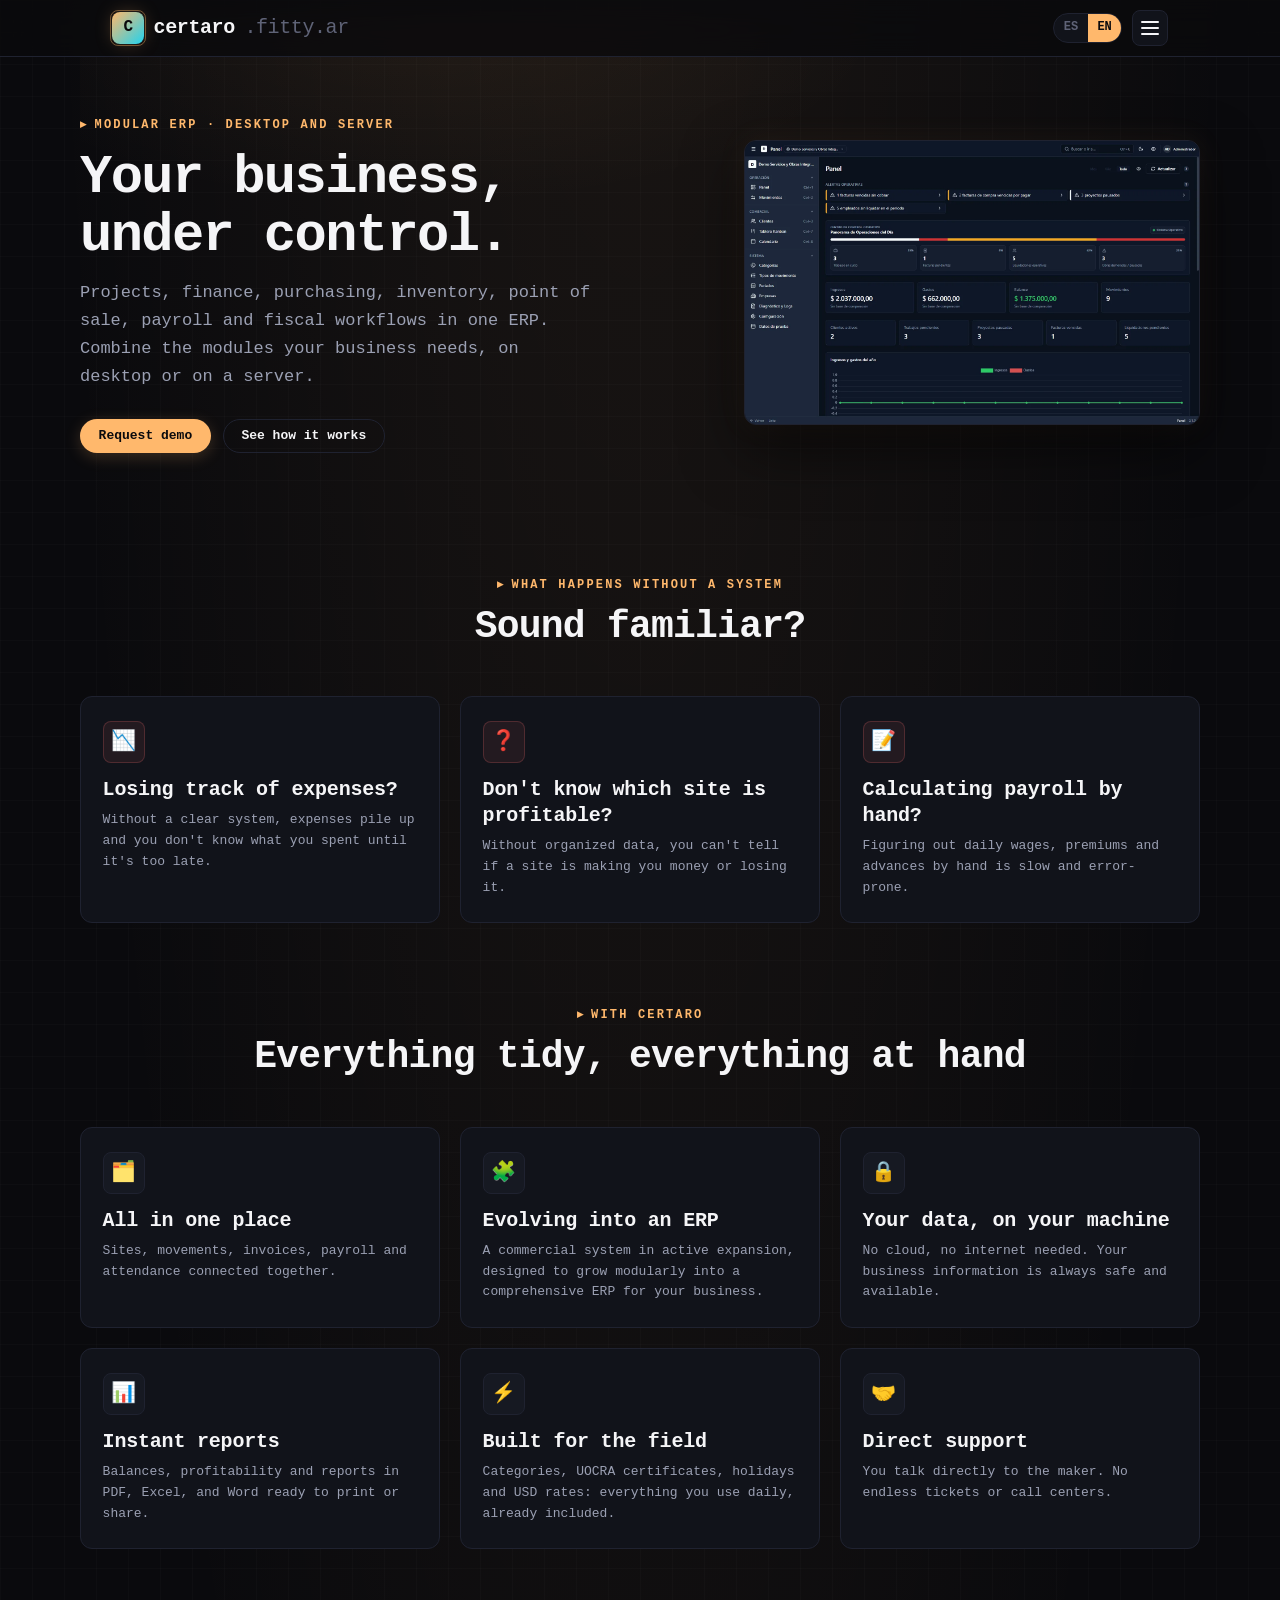
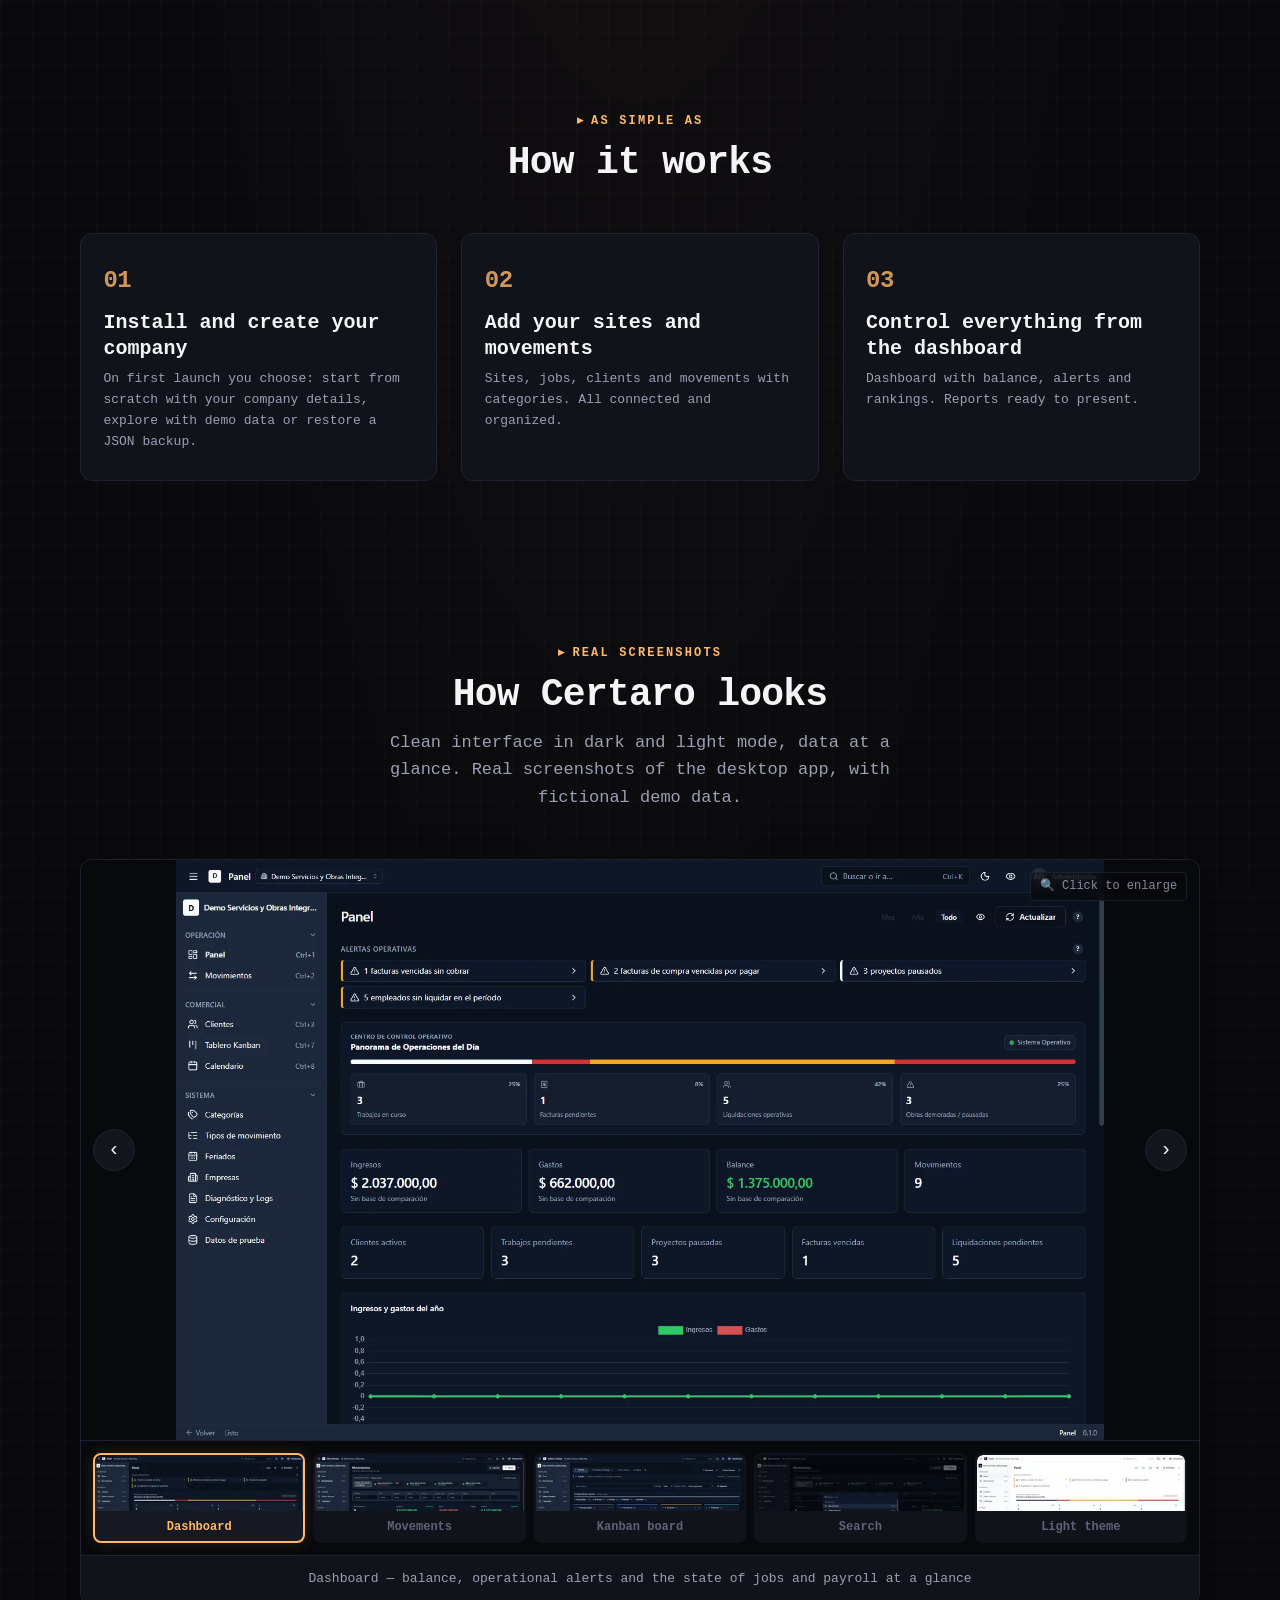
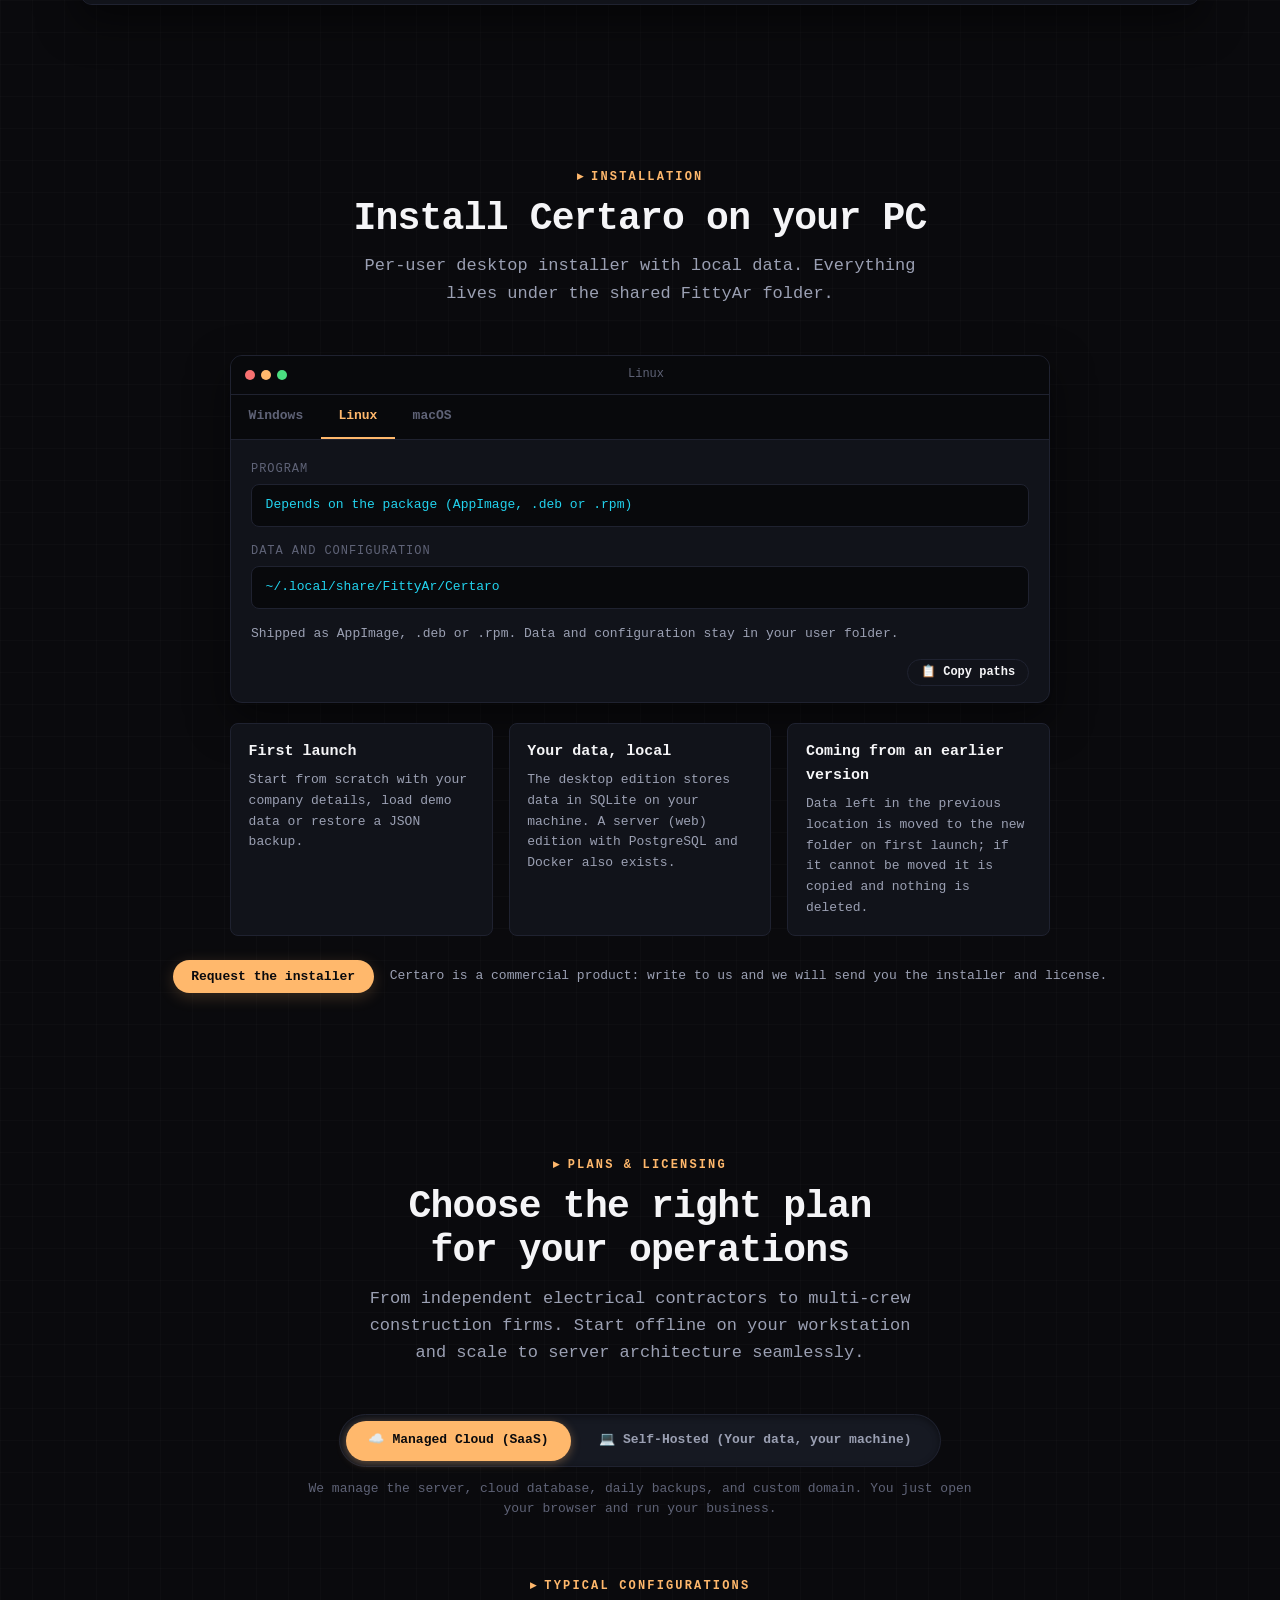
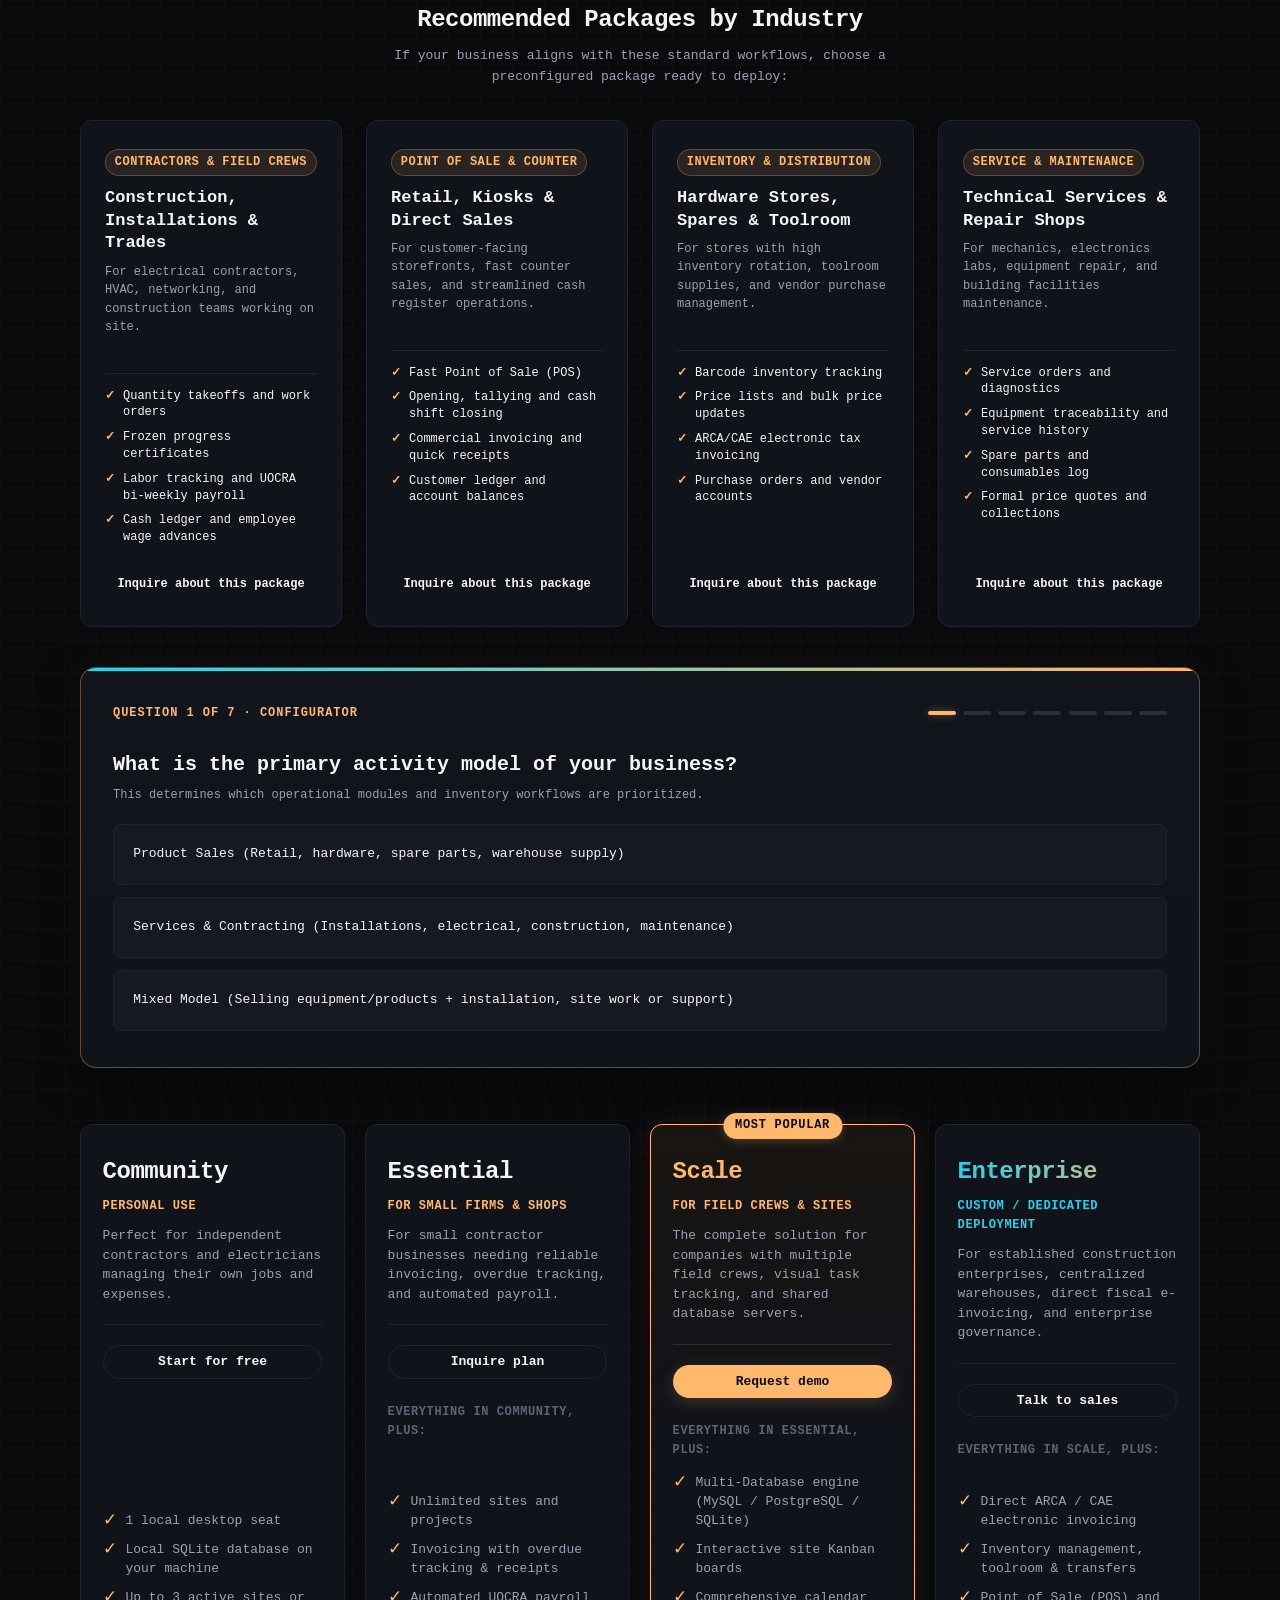
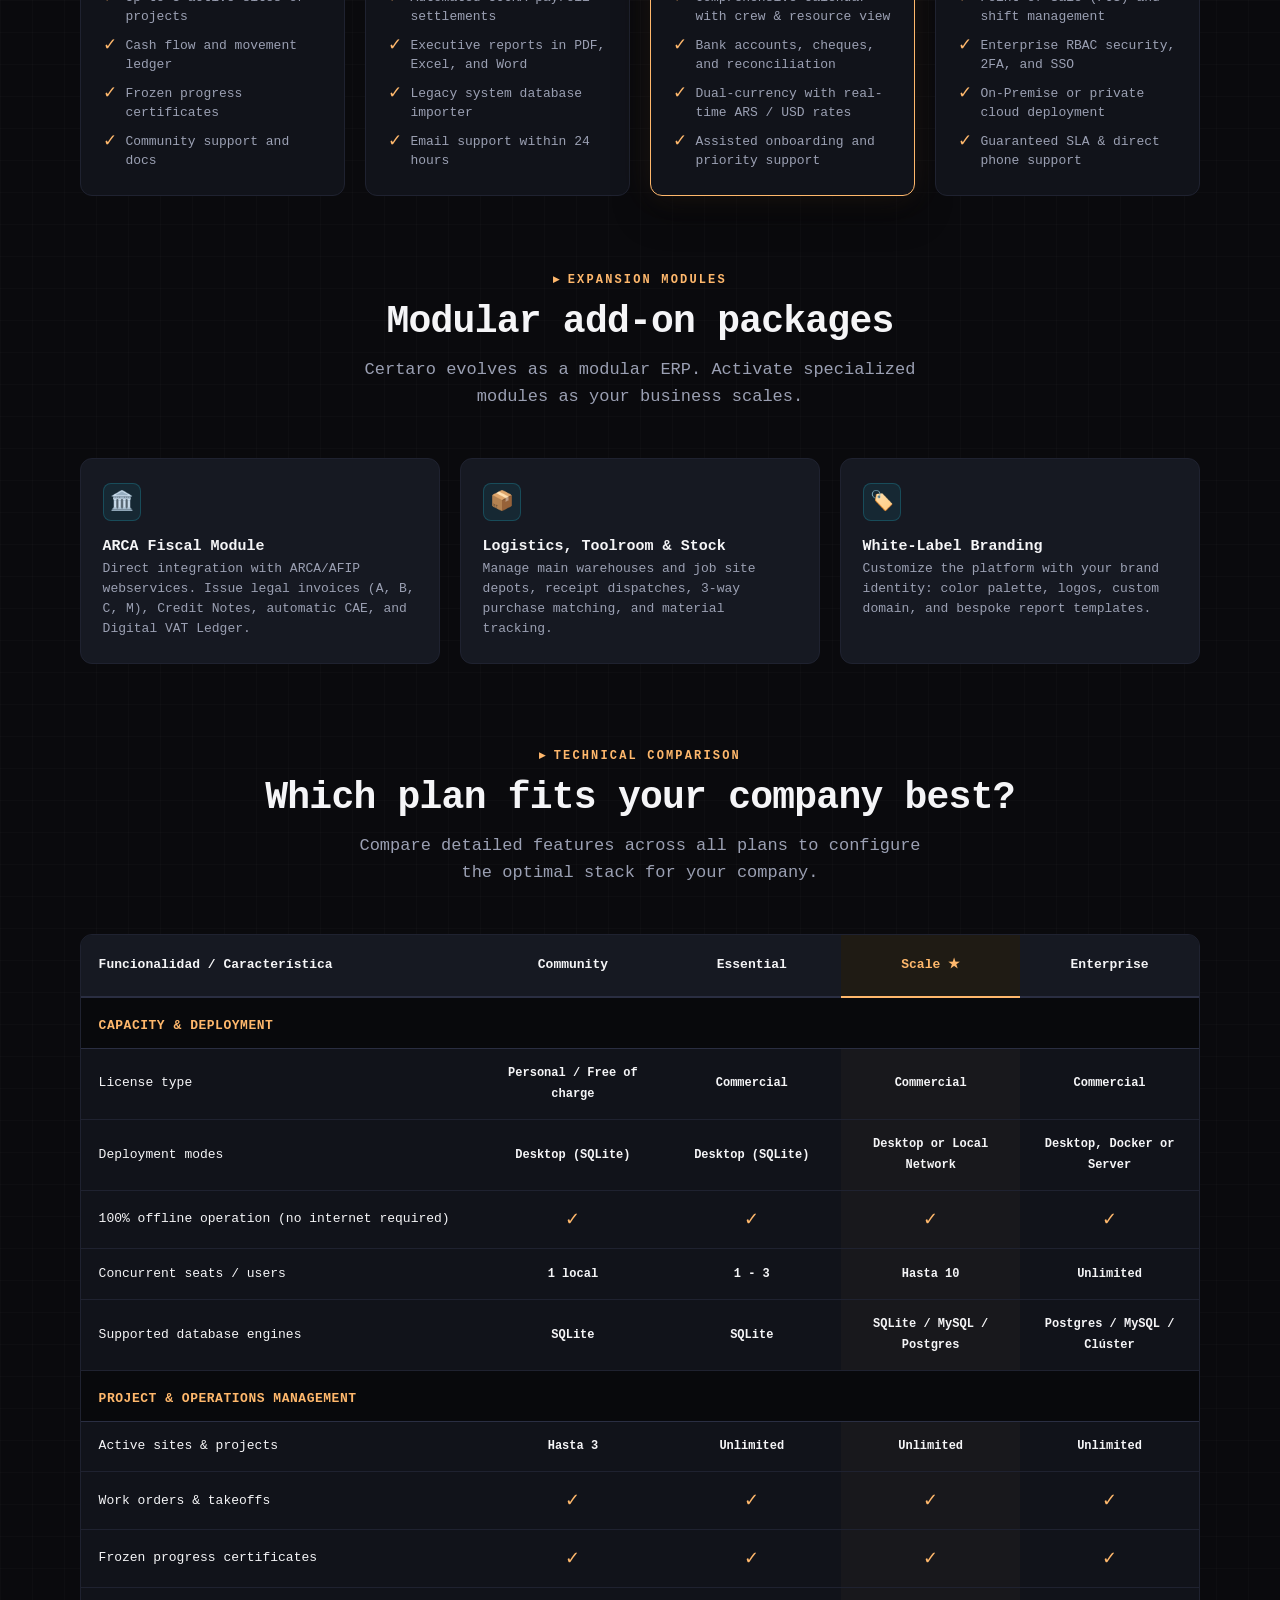
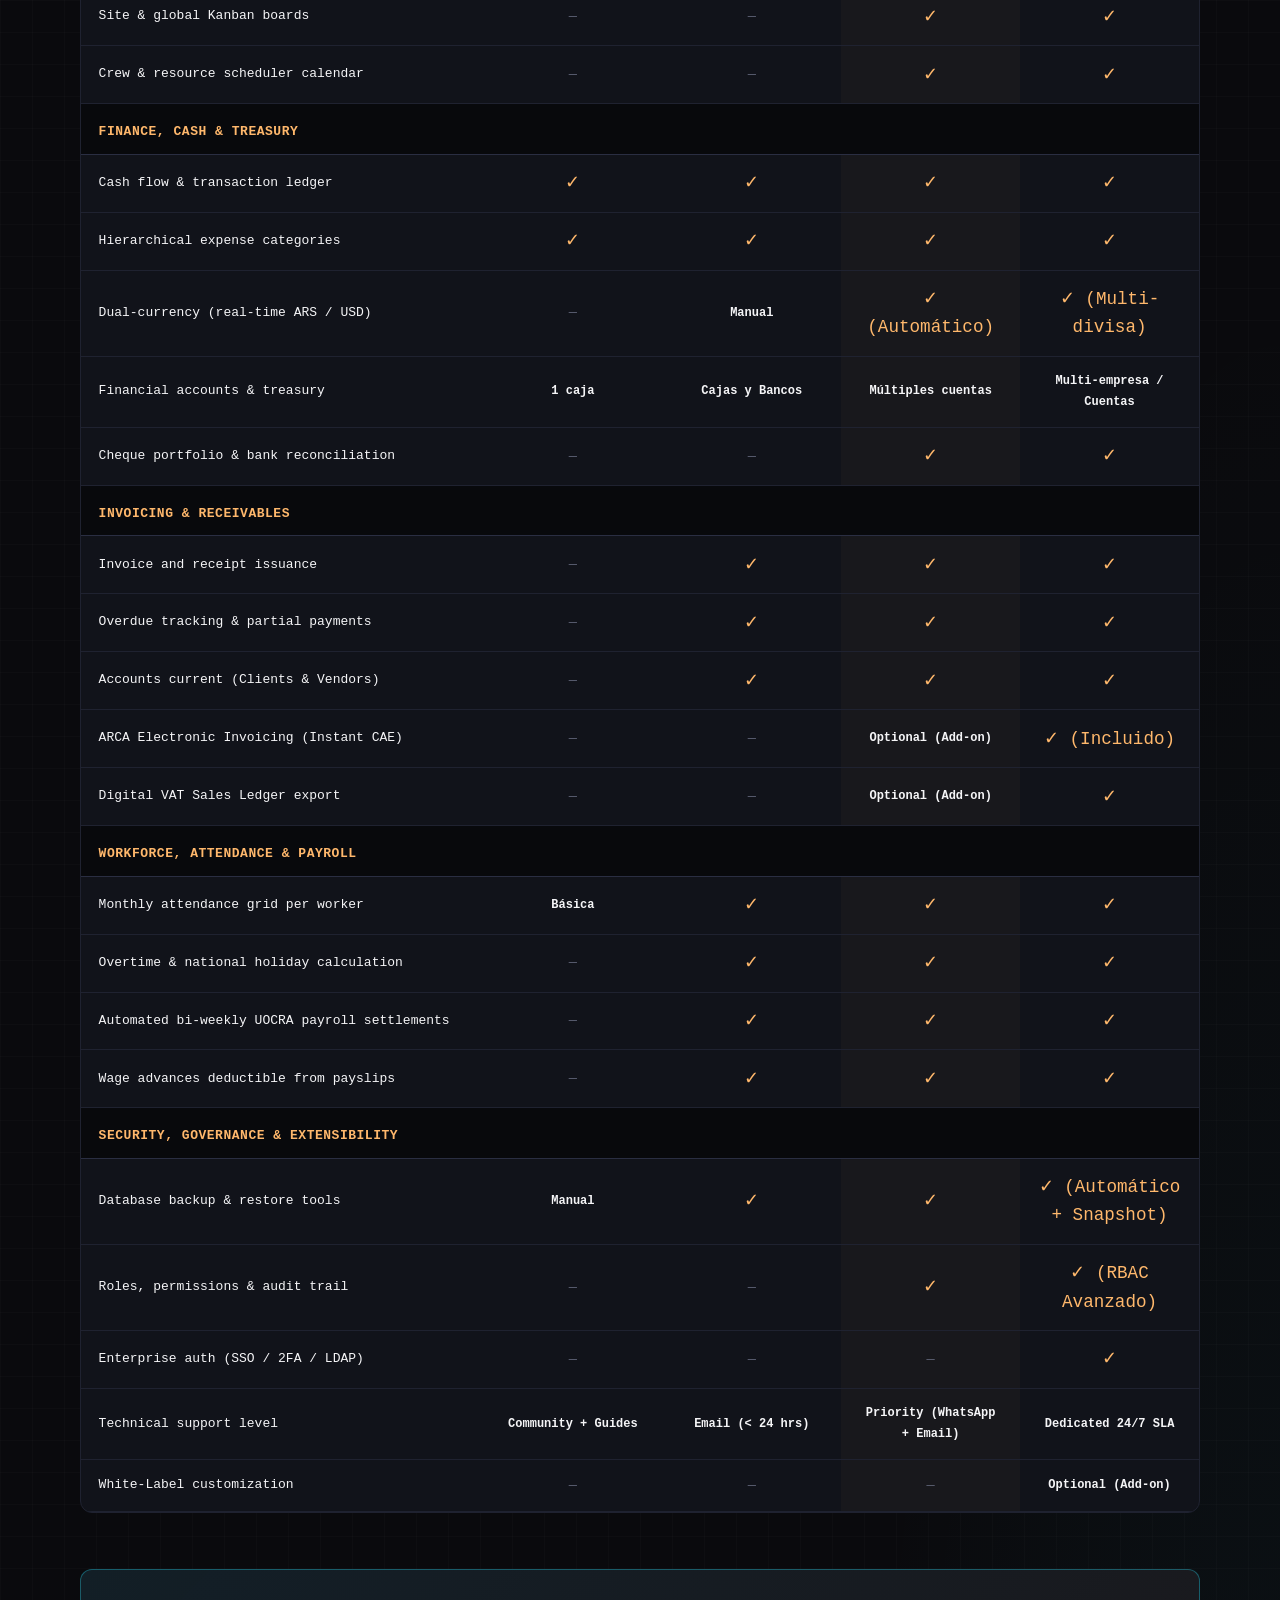
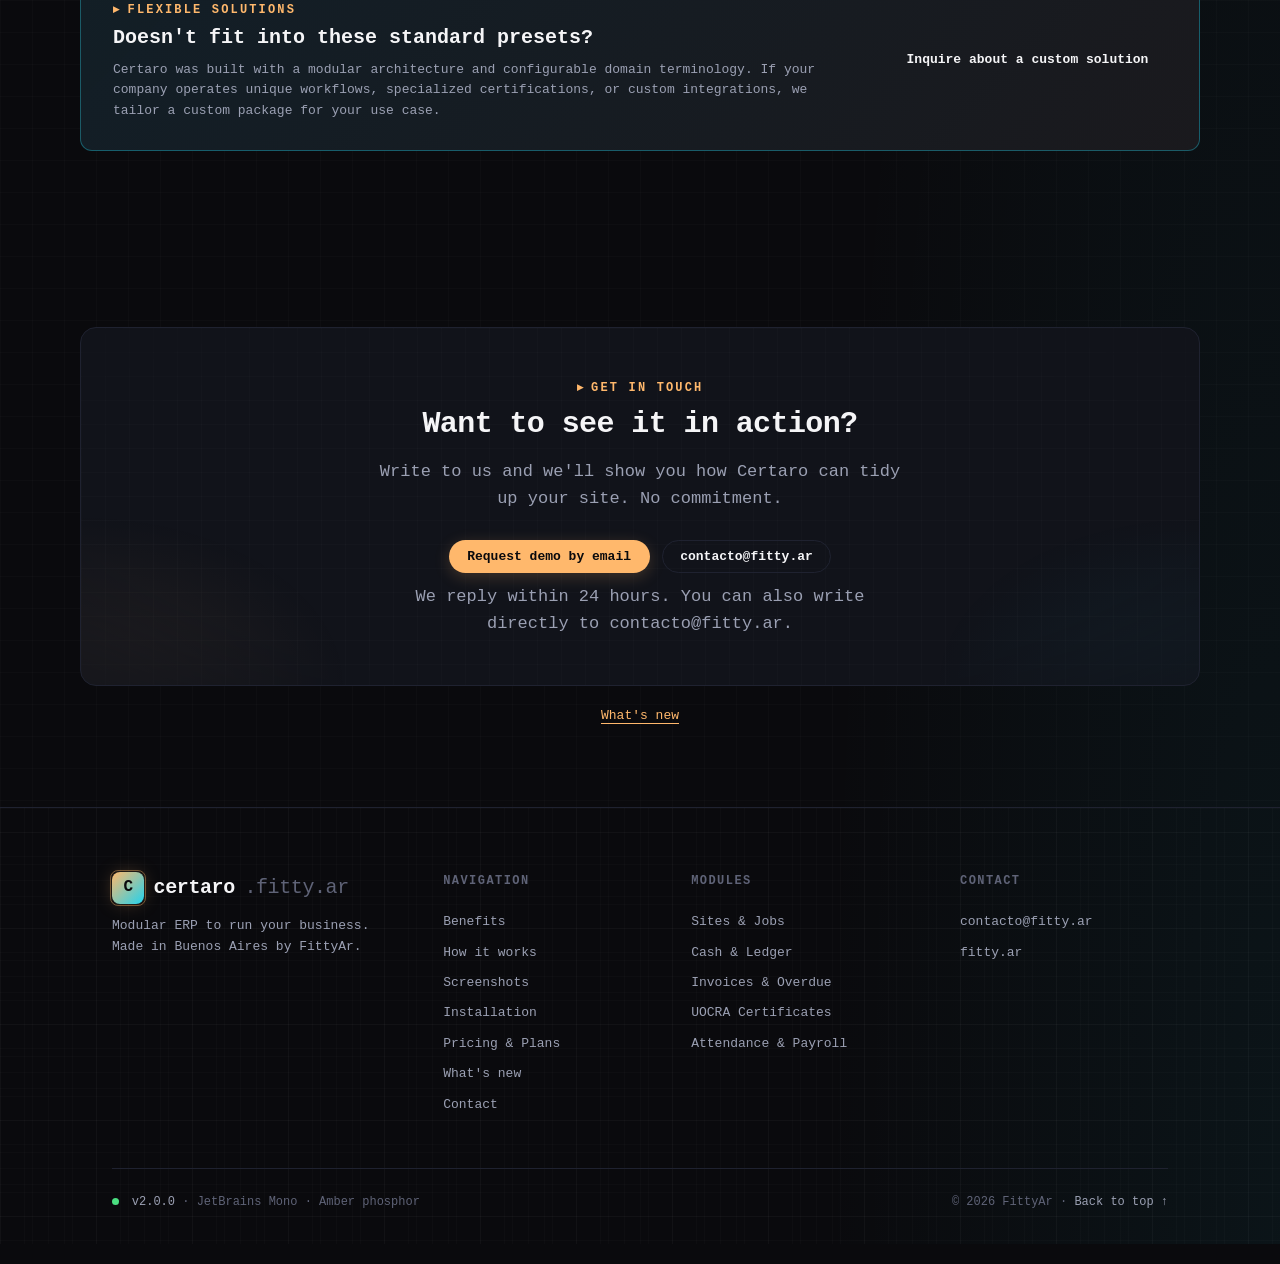
==== commit 486ede3b: "feat(site): describe Certaro as a modular ERP and as proprietary software Rework the hero, page titl" ====
--- a/index.html
+++ b/index.html
@@ -3,12 +3,12 @@
 <head>
 <meta charset="utf-8">
 <meta name="viewport" content="width=device-width, initial-scale=1">
-<title>Certaro — Tu obra, bajo control</title>
-<meta name="description" content="Gestión completa para contratistas eléctricos: obras, trabajos, caja, certificaciones UOCRA, facturas, liquidaciones y asistencia. Control total y datos siempre con vos.">
+<title>Certaro — ERP modular: tu operación, bajo control</title>
+<meta name="description" content="ERP modular para obras, finanzas, compras, inventario, punto de venta, personal y fiscalidad. Escritorio con SQLite o servidor con PostgreSQL, en español e inglés.">
 <meta name="color-scheme" content="dark">
 <meta name="theme-color" content="#0a0a0d">
 <meta name="keywords" content="Certaro, ERP, gestión de obras, contratistas, certificaciones, facturación, liquidación de sueldos, asistencia, Tauri, Rust, Vue, Windows, FittyAr">
-<meta property="og:title" content="Certaro — Tu obra, bajo control">
+<meta property="og:title" content="Certaro — ERP modular: tu operación, bajo control">
 <meta property="og:description" content="Todo en un solo lugar. Control operativo y financiero para tu empresa.">
 <meta property="og:type" content="website">
 <meta property="og:url" content="https://certaro.fitty.ar/">
@@ -17,7 +17,7 @@
 <meta property="og:image:width" content="1200">
 <meta property="og:image:height" content="630">
 <meta name="twitter:card" content="summary_large_image">
-<meta name="twitter:title" content="Certaro — Tu obra, bajo control">
+<meta name="twitter:title" content="Certaro — ERP modular: tu operación, bajo control">
 <meta name="twitter:description" content="Todo en un solo lugar. Control operativo y financiero para tu empresa.">
 <meta name="twitter:image" content="https://certaro.fitty.ar/assets/social.png">
 <link rel="icon" href="assets/certaro-logo.svg" type="image/svg+xml">
@@ -32,6 +32,7 @@
   "@type": "SoftwareApplication",
   "name": "Certaro",
   "applicationCategory": "BusinessApplication",
+  "softwareVersion": "2.0.0",
   "operatingSystem": "Windows, Linux, macOS",
   "description": "Modular ERP for projects, finance, purchasing, inventory, point of sale, payroll and fiscal workflows. Desktop (Tauri) and web server editions.",
   "url": "https://certaro.fitty.ar/",
@@ -100,9 +101,9 @@
 <!-- HERO -->
 <section id="hero" class="container hero reveal">
   <div class="hero-text">
-    <span class="eyebrow" data-i18n="hero.badge">Para contratistas eléctricos</span>
-    <h1 data-i18n="hero.title">Tu obra,<br>bajo control.</h1>
-    <p class="hero-subtitle" data-i18n="hero.subtitle">Movimientos, obras, certificaciones, facturas y sueldos — todo en un solo lugar. Control operativo, financiero y modular en constante evolución.</p>
+    <span class="eyebrow" data-i18n="hero.badge">ERP modular · Escritorio y servidor</span>
+    <h1 data-i18n="hero.title">Tu operación,<br>bajo control.</h1>
+    <p class="hero-subtitle" data-i18n="hero.subtitle">Obras, finanzas, compras, inventario, punto de venta, personal y fiscalidad en un solo ERP. Combiná los módulos que tu negocio necesita, en escritorio o en servidor.</p>
     <div class="hero-actions">
       <a class="btn btn-primary" href="#contact" data-i18n="hero.cta">Solicitar demo</a>
       <a class="btn btn-ghost" href="#how" data-i18n="hero.secondary">Ver cómo funciona</a>
@@ -728,7 +729,7 @@
           </tr>
           <tr>
             <td data-i18n="pricing.feat.license">Tipo de licencia</td>
-            <td><span class="cell-val" data-i18n="val.personal_use">Personal / Libre</span></td>
+            <td><span class="cell-val" data-i18n="val.personal_use">Personal / Gratuita</span></td>
             <td><span class="cell-val" data-i18n="val.commercial">Comercial</span></td>
             <td class="featured-col"><span class="cell-val" data-i18n="val.commercial">Comercial</span></td>
             <td><span class="cell-val" data-i18n="val.commercial">Comercial</span></td>
@@ -995,7 +996,7 @@
     <div class="footer-grid">
       <div class="footer-brand">
         <div class="logo"><span class="logo-mark">C</span> certaro<span class="tld">.fitty.ar</span></div>
-        <p data-i18n="footer.tagline">Gestión operativa para contratistas eléctricos. Hecho en Buenos Aires por FittyAr.</p>
+        <p data-i18n="footer.tagline">ERP modular para gestionar tu empresa. Hecho en Buenos Aires por FittyAr.</p>
       </div>
       <div class="footer-col">
         <h4 data-i18n="footer.nav">Navegación</h4>
@@ -1022,7 +1023,7 @@
       </div>
     </div>
     <div class="footer-bottom">
-      <span><span class="status-dot"></span> <span data-i18n="footer.version">v0.1 · JetBrains Mono · Amber phosphor</span></span>
+      <span><span class="status-dot"></span> <a href="changelog.html" data-app-version>v2.0.0</a> · <span data-i18n="footer.version">JetBrains Mono · Amber phosphor</span></span>
       <span>© 2026 FittyAr · <a href="#hero" data-i18n="footer.top">Volver arriba ↑</a></span>
     </div>
   </div>
@@ -1038,6 +1039,7 @@
 </div>
 
 <script src="js/translations.js"></script>
+<script src="js/releases.js"></script>
 <script>
 const galleryImages = [
   "assets/screens/01-panel.webp",
--- a/css/base.css
+++ b/css/base.css
@@ -516,6 +516,7 @@
   .section { padding: 3.75rem 0; }
 }
 @media (max-width: 520px) {
+  .topbar .logo span.tld { display: none; } /* keeps the menu button inside a 375px viewport */
   .footer-grid { grid-template-columns: 1fr; }
   .footer-bottom { flex-direction: column; align-items: flex-start; }
 }
